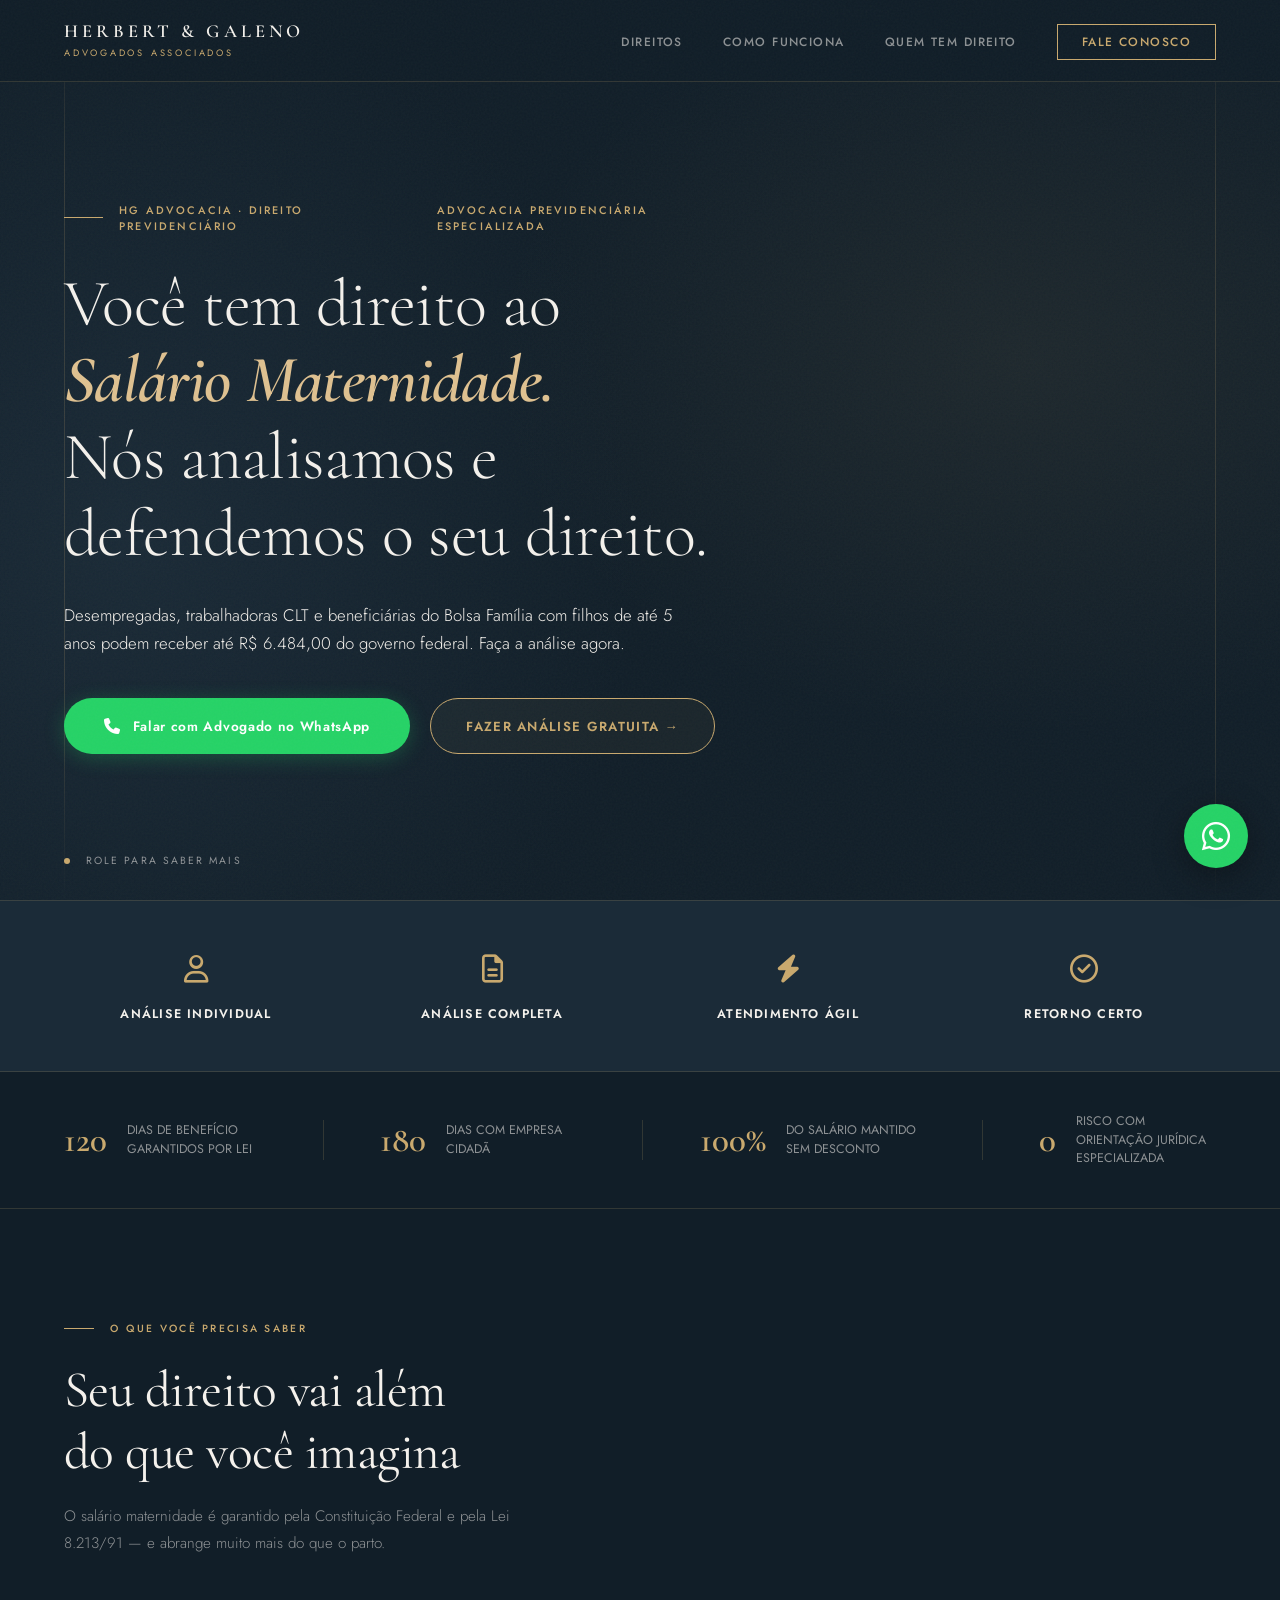
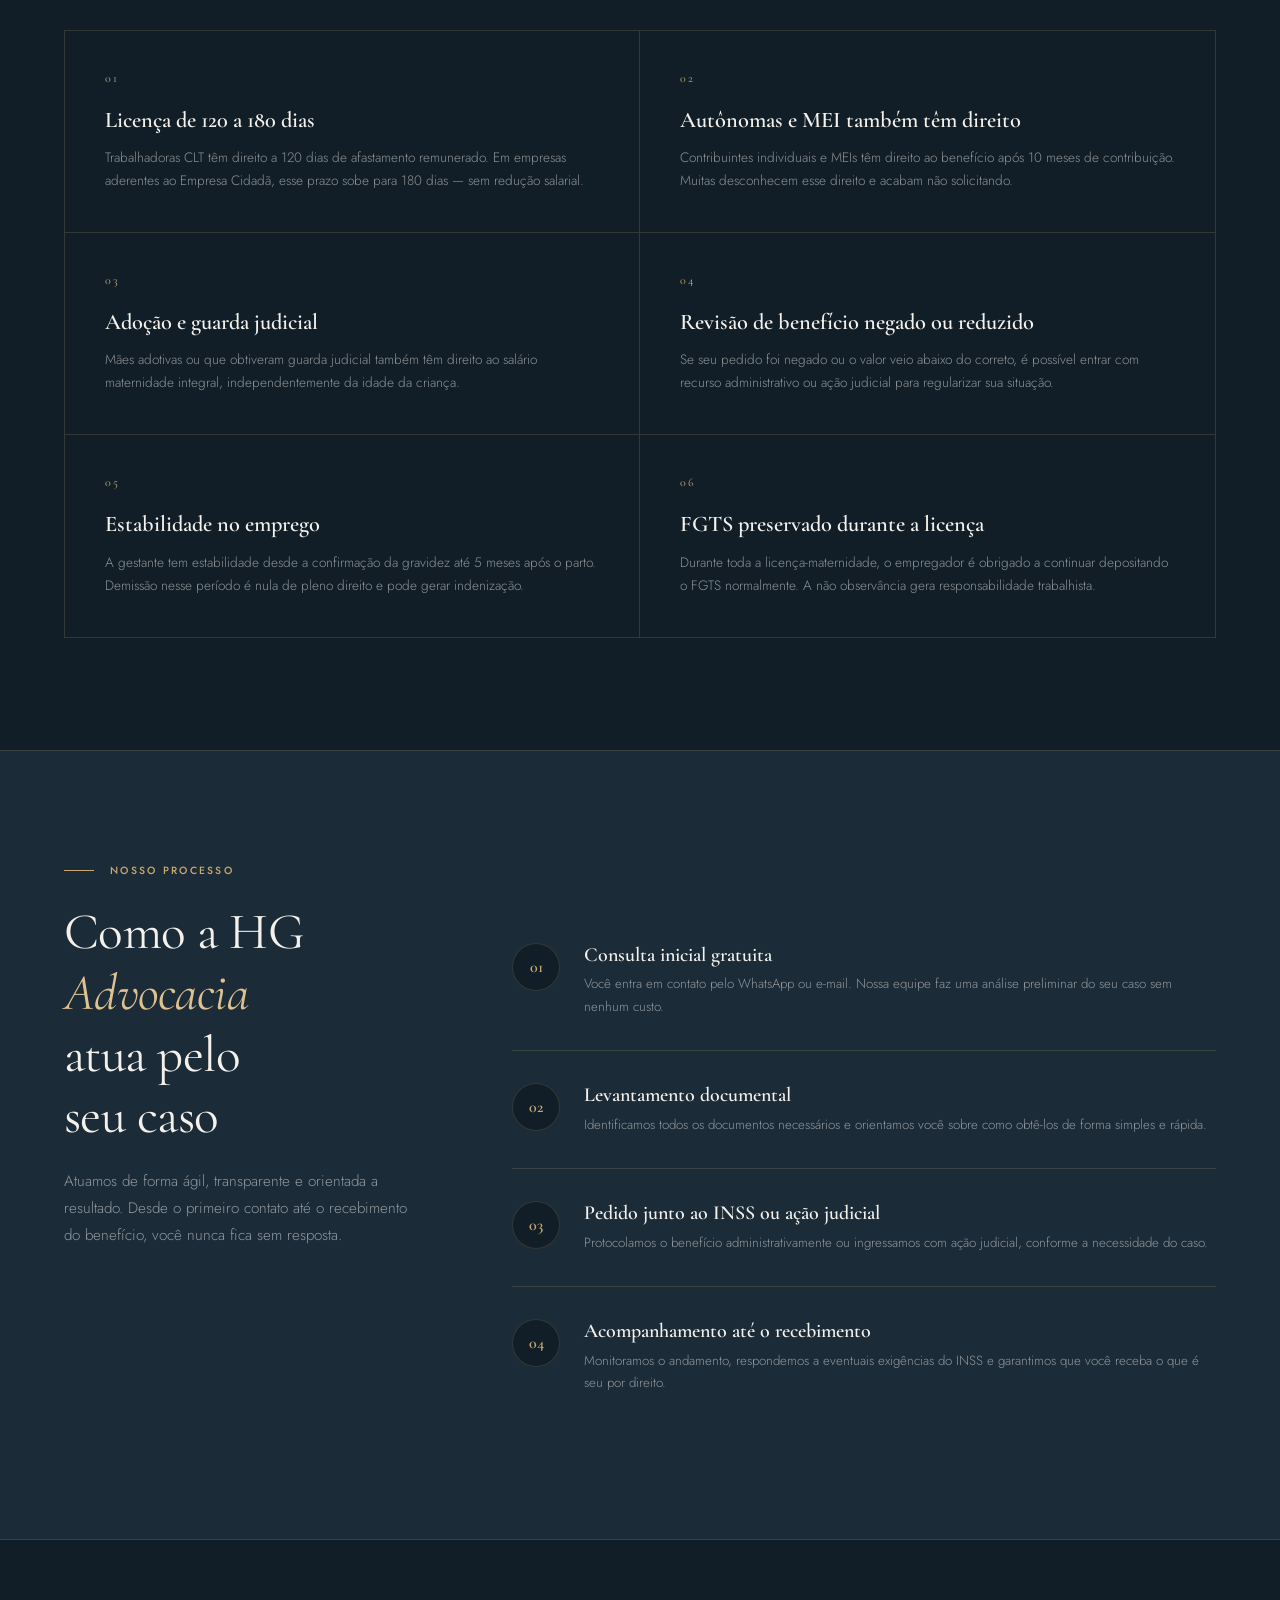
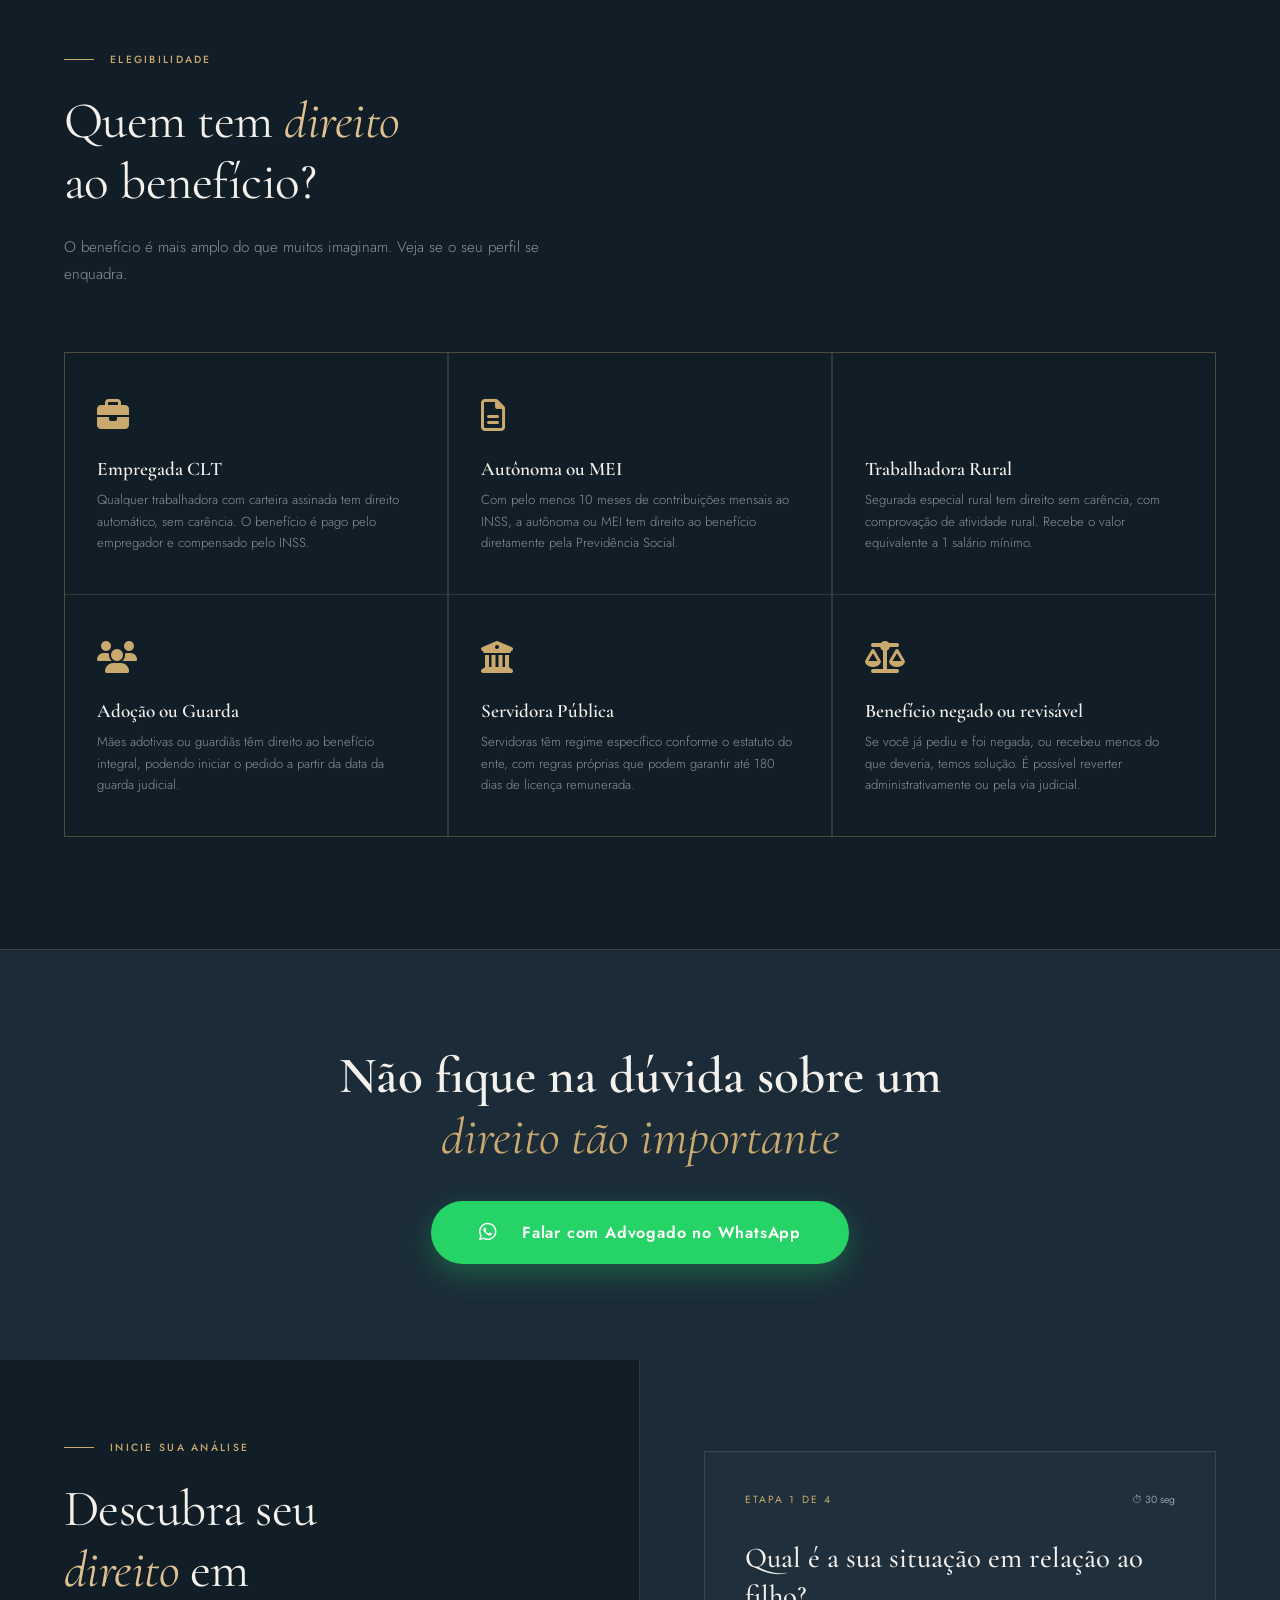
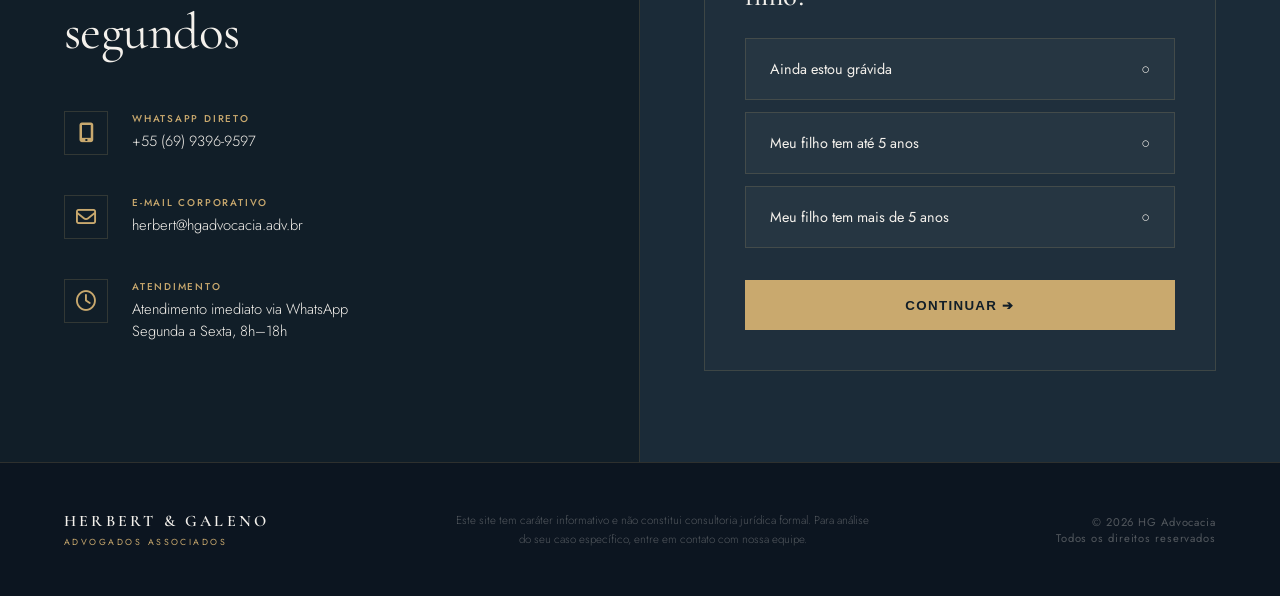
==== index.html @ 145bafbc "Update index.html" ====
<!DOCTYPE html>
<html lang="pt-BR">
<head>
    <meta charset="utf-8"/>
    <meta content="width=device-width, initial-scale=1.0" name="viewport"/>
    <title>Salário Maternidade — Herbert & Galeno Advogados</title>

    <link href="https://fonts.googleapis.com/css2?family=Cormorant+Garamond:ital,wght@0,300;0,400;0,600;0,700;1,300;1,400;1,600&family=Jost:wght@300;400;500;600&display=swap" rel="stylesheet"/>

    <link rel="stylesheet" href="https://cdnjs.cloudflare.com/ajax/libs/font-awesome/6.4.2/css/all.min.css"/>

    <style>
        :root {
          --navy:    #1B2B38;
          --navy-dk: #111E28;
          --navy-lt: #253545;
          --gold:    #C9A96E;
          --gold-lt: #DFC190;
          --white:   #F4F1EC;
          --muted:   rgba(244,241,236,0.55);
          --border:  rgba(201,169,110,0.18);
          --wa-green: #25D366;
        }

        *, *::before, *::after { 
          box-sizing: border-box; 
          margin: 0; 
          padding: 0; 
        }

        html { 
          scroll-behavior: smooth; 
        }

        body {
          font-family: 'Jost', sans-serif;
          background: var(--navy-dk);
          color: var(--white);
          overflow-x: hidden;
        }

        body::after {
          content: '';
          position: fixed; inset: 0;
          background-image: url("data:image/svg+xml,%3Csvg viewBox='0 0 512 512' xmlns='http://www.w3.org/2000/svg'%3E%3Cfilter id='g'%3E%3CfeTurbulence type='fractalNoise' baseFrequency='0.9' numOctaves='4' stitchTiles='stitch'/%3E%3C/filter%3E%3Crect width='100%25' height='100%25' filter='url(%23g)' opacity='0.035'/%3E%3C/svg%3E");
          pointer-events: none; z-index: 1000;
        }

        nav {
          position: fixed; top: 0; left: 0; right: 0; z-index: 200;
          display: flex; align-items: center; justify-content: space-between;
          padding: 1.4rem 4rem;
          background: rgba(17,30,40,0.92);
          backdrop-filter: blur(16px);
          border-bottom: 1px solid var(--border);
        }

        .nav-logo { display: flex; flex-direction: column; }

        .nav-logo-main {
          font-family: 'Cormorant Garamond', serif;
          font-size: 1.15rem; font-weight: 600;
          letter-spacing: 0.22em; color: var(--white);
          text-transform: uppercase; line-height: 1;
        }

        .nav-logo-sub {
          font-size: 0.58rem; font-weight: 400;
          letter-spacing: 0.3em; color: var(--gold);
          text-transform: uppercase; margin-top: 0.3rem;
        }

        .nav-links { display: flex; gap: 2.5rem; list-style: none; align-items: center; }

        .nav-links a {
          font-size: 0.75rem; font-weight: 500;
          letter-spacing: 0.12em; text-transform: uppercase;
          color: var(--muted); text-decoration: none;
          transition: color 0.2s;
        }

        .nav-links a:hover { color: var(--gold); }

        .nav-cta {
          border: 1px solid var(--gold) !important;
          color: var(--gold) !important;
          padding: 0.5rem 1.5rem !important;
          transition: background 0.2s, color 0.2s !important;
        }

        .nav-cta:hover { background: var(--gold) !important; color: var(--navy-dk) !important; }

        .hero {
          min-height: 100vh;
          display: grid; grid-template-columns: 1.2fr 0.8fr;
          align-items: center;
          padding: 7.5rem 4rem 4rem;
          position: relative; overflow: hidden;
        }

        .hero-bg {
          position: absolute; inset: 0;
          background:
            radial-gradient(ellipse 60% 60% at 80% 40%, rgba(201,169,110,0.07) 0%, transparent 70%),
            radial-gradient(ellipse 50% 80% at 10% 60%, rgba(27,43,56,0.9) 0%, transparent 80%);
          pointer-events: none;
          z-index: 1;
        }

        .hero-image-wrap {
          position: absolute; top: 0; right: 0; width: 45%; height: 100%;
          z-index: 0; opacity: 0.4;
          mask-image: linear-gradient(to left, black 60%, transparent);
          -webkit-mask-image: linear-gradient(to left, black 60%, transparent);
        }

        .hero-image-wrap img { width: 100%; height: 100%; object-fit: cover; }

        .hero-line {
          position: absolute; top: 0; bottom: 0; left: 4rem;
          width: 1px;
          background: linear-gradient(to bottom, transparent, var(--border) 20%, var(--border) 80%, transparent);
          pointer-events: none; z-index: 2;
        }

        .hero-line-r { left: auto; right: 4rem; }

        .hero-inner { max-width: 840px; position: relative; z-index: 2; }

        .hero-eyebrow {
          display: flex; align-items: center; gap: 1rem;
          margin-bottom: 2rem;
          animation: fadeIn 1s ease both;
        }

        .hero-eyebrow-line { width: 40px; height: 1px; background: var(--gold); }

        .hero-eyebrow-text {
          font-size: 0.68rem; font-weight: 500;
          letter-spacing: 0.2em; text-transform: uppercase;
          color: var(--gold);
        }

        .hero h1 {
          font-family: 'Cormorant Garamond', serif;
          font-size: clamp(2.3rem, 5.2vw, 4.5rem);
          font-weight: 300; line-height: 1.15;
          letter-spacing: -0.01em;
          margin-bottom: 1.8rem;
          animation: fadeIn 1s 0.2s ease both;
        }

        .hero h1 strong { font-weight: 600; font-style: italic; color: var(--gold-lt); }

        .hero-desc {
          font-size: 1.05rem; font-weight: 300; line-height: 1.7;
          color: var(--white); max-width: 640px; margin-bottom: 2.5rem;
          animation: fadeIn 1s 0.4s ease both;
        }

        .hero-actions {
          display: flex; gap: 1.25rem; flex-wrap: wrap; align-items: center;
          animation: fadeIn 1s 0.6s ease both;
        }

        .btn-wa-hero {
          background: #25D366;
          color: #ffffff;
          padding: 1.1rem 2.5rem;
          border-radius: 100px;
          font-family: 'Jost', sans-serif;
          font-size: 0.85rem;
          font-weight: 600;
          letter-spacing: 0.05em;
          text-decoration: none;
          display: inline-flex;
          align-items: center;
          gap: 0.75rem;
          box-shadow: 0 4px 20px rgba(37, 211, 102, 0.25);
          transition: background 0.2s, transform 0.2s, box-shadow 0.2s;
        }

        .btn-wa-hero:hover {
          background: #20ba59;
          transform: translateY(-2px);
          box-shadow: 0 6px 24px rgba(37, 211, 102, 0.4);
        }

        .btn-wa-hero i { font-size: 1rem; }

        .btn-analysis {
          border: 1px solid var(--gold); 
          color: var(--gold);
          background: rgba(201, 169, 110, 0.05);
          padding: 1.1rem 2.2rem;
          border-radius: 100px;
          font-size: 0.82rem; font-weight: 600;
          letter-spacing: 0.1em; text-transform: uppercase;
          text-decoration: none;
          display: inline-flex; align-items: center;
          transition: background 0.2s, color 0.2s, transform 0.2s;
        }

        .btn-analysis:hover { 
          background: var(--gold); 
          color: var(--navy-dk); 
          transform: translateY(-2px); 
        }

        .hero-scroll {
          position: absolute; bottom: 2rem; left: 4rem;
          display: flex; align-items: center; gap: 1rem;
          font-size: 0.65rem; letter-spacing: 0.2em; text-transform: uppercase;
          color: var(--muted);
          animation: fadeIn 1s 1s ease both;
          z-index: 2;
        }

        .hero-scroll-dot {
          width: 6px; height: 6px; border-radius: 50%;
          background: var(--gold);
          animation: blink 2s infinite;
        }

        @keyframes blink { 0%,100%{opacity:1} 50%{opacity:0.3} }

        /* Topics Section */
        .topics-strip {
          background: var(--navy);
          border-top: 1px solid var(--border);
          border-bottom: 1px solid var(--border);
          padding: 3rem 4rem;
          display: grid;
          grid-template-columns: repeat(4, 1fr);
          gap: 2rem;
        }

        .topic-card {
          display: flex; flex-direction: column; align-items: center; text-align: center;
        }

        .topic-icon {
          font-size: 1.75rem;
          margin-bottom: 1rem;
          color: var(--gold);
          display: flex; align-items: center; justify-content: center;
          height: 40px;
        }

        .topic-title {
          font-size: 0.78rem; font-weight: 600; letter-spacing: 0.1em;
          text-transform: uppercase; color: var(--white);
        }

        .intro-strip {
          background: var(--navy-dk);
          border-bottom: 1px solid var(--border);
          padding: 2.5rem 4rem;
          display: flex; align-items: center; justify-content: space-between;
          gap: 2rem;
          overflow-x: auto;
        }

        .strip-item { display: flex; align-items: center; gap: 1.25rem; flex-shrink: 0; }

        .strip-num {
          font-family: 'Cormorant Garamond', serif;
          font-size: 2.2rem; font-weight: 600;
          color: var(--gold); line-height: 1;
        }

        .strip-label { font-size: 0.78rem; font-weight: 400; color: var(--muted); line-height: 1.5; max-width: 140px; }

        .strip-sep { width: 1px; height: 40px; background: var(--border); flex-shrink: 0; }

        .section { padding: 7rem 4rem; }

        .section-eyebrow { display: flex; align-items: center; gap: 1rem; margin-bottom: 1.5rem; }
        .section-eyebrow-line { width: 30px; height: 1px; background: var(--gold); }
        .section-eyebrow-text {
          font-size: 0.65rem; font-weight: 500;
          letter-spacing: 0.22em; text-transform: uppercase;
          color: var(--gold);
        }

        .section-title {
          font-family: 'Cormorant Garamond', serif;
          font-size: clamp(2rem, 4vw, 3.2rem);
          font-weight: 400; line-height: 1.2;
          letter-spacing: -0.01em; margin-bottom: 1.25rem;
        }

        .section-title em { font-style: italic; color: var(--gold-lt); }

        .section-desc { font-size: 0.95rem; font-weight: 300; line-height: 1.8; color: var(--muted); max-width: 500px; }

        .direito-grid {
          display: grid; grid-template-columns: 1fr 1fr;
          gap: 0; margin-top: 4.5rem;
        }

        .direito-card {
          border: 1px solid var(--border);
          padding: 2.5rem;
          transition: background 0.25s;
        }

        .direito-card:hover { background: rgba(201,169,110,0.04); }
        .direito-card:nth-child(even) { border-left: none; }
        .direito-card:nth-child(n+3) { border-top: none; }

        .dc-num {
          font-family: 'Cormorant Garamond', serif;
          font-size: 0.75rem; letter-spacing: 0.2em;
          color: var(--gold); margin-bottom: 1.25rem; display: block;
        }

        .dc-title {
          font-family: 'Cormorant Garamond', serif;
          font-size: 1.4rem; font-weight: 600;
          margin-bottom: 0.75rem; line-height: 1.3;
        }

        .dc-text { font-size: 0.85rem; font-weight: 300; line-height: 1.7; color: var(--muted); }

        .como-section {
          background: var(--navy);
          border-top: 1px solid var(--border);
          border-bottom: 1px solid var(--border);
        }

        .como-inner {
          display: grid; grid-template-columns: 1fr 2fr;
          gap: 6rem; align-items: start;
        }

        .steps-list { margin-top: 3rem; }

        .step {
          display: grid; grid-template-columns: 48px 1fr;
          gap: 1.5rem; padding: 2rem 0;
          border-bottom: 1px solid var(--border);
        }

        .step:last-child { border-bottom: none; }

        .step-circle {
          width: 48px; height: 48px;
          border: 1px solid var(--border); border-radius: 50%;
          display: flex; align-items: center; justify-content: center;
          font-family: 'Cormorant Garamond', serif;
          font-size: 1rem; font-weight: 600; color: var(--gold);
          flex-shrink: 0; background: var(--navy-dk);
        }

        .step-body h4 { font-family: 'Cormorant Garamond', serif; font-size: 1.25rem; font-weight: 600; margin-bottom: 0.4rem; }
        .step-body p { font-size: 0.83rem; font-weight: 300; line-height: 1.7; color: var(--muted); }

        .quem-grid {
          display: grid; grid-template-columns: repeat(3, 1fr);
          gap: 1.5px; background: var(--border);
          margin-top: 4rem; border: 1px solid var(--border);
        }

        .quem-item { background: var(--navy-dk); padding: 2.5rem 2rem; transition: background 0.2s; }
        .quem-item:hover { background: rgba(27,43,56,0.7); }

        .qi-icon { 
          display: block;
          margin-bottom: 1.1rem;
          font-size: 2rem;
          color: var(--gold);
        }

        .qi-title { font-family: 'Cormorant Garamond', serif; font-size: 1.2rem; font-weight: 600; margin-bottom: 0.5rem; }
        .qi-text { font-size: 0.82rem; font-weight: 300; line-height: 1.65; color: var(--muted); }

        .cta-band {
          background: var(--navy); padding: 6rem 4rem;
          text-align: center; border-top: 1px solid var(--border);
        }

        .cta-band h2 {
          font-family: 'Cormorant Garamond', serif;
          font-size: clamp(2rem, 4vw, 3.5rem); font-weight: 600;
          color: var(--white); line-height: 1.2; margin-bottom: 2rem;
        }

        .cta-band h2 strong { color: var(--gold); font-style: italic; font-weight: 400; }

        .btn-wa-call {
          display: inline-flex; align-items: center; gap: 1rem;
          background: var(--wa-green); color: white;
          padding: 1.25rem 3rem; border-radius: 100px;
          font-weight: 600; letter-spacing: 0.05em; text-decoration: none;
          transition: transform 0.3s cubic-bezier(0.175, 0.885, 0.32, 1.275);
          box-shadow: 0 10px 30px rgba(37, 211, 102, 0.3);
        }

        .btn-wa-call:hover { transform: scale(1.05) translateY(-5px); }

        .contato-section {
          display: grid; grid-template-columns: 1fr 1fr;
        }

        .contato-info {
          background: var(--navy-dk);
          padding: 5rem 4rem;
          border-right: 1px solid var(--border);
          display: flex; flex-direction: column; justify-content: center;
        }

        .contato-form-wrap {
          background: var(--navy);
          padding: 5rem 4rem;
          display: flex; flex-direction: column; justify-content: center;
          position: relative;
        }

        #multistep-form {
          background: rgba(255,255,255,0.02);
          border: 1px solid var(--border);
          padding: 2.5rem;
          min-height: 400px;
          display: flex; flex-direction: column;
        }

        .step-header { display: flex; justify-content: space-between; align-items: center; margin-bottom: 2rem; }
        .step-count { font-size: 0.65rem; color: var(--gold); letter-spacing: 0.2em; text-transform: uppercase; }
        .step-timer { font-size: 0.65rem; color: var(--muted); }

        .step-content h3 {
          font-family: 'Cormorant Garamond', serif;
          font-size: 1.8rem; font-weight: 500; margin-bottom: 1.5rem; line-height: 1.3;
        }

        .option-list { display: flex; flex-direction: column; gap: 0.75rem; }

        .option-btn {
          width: 100%; text-align: left;
          background: rgba(255,255,255,0.03);
          border: 1px solid var(--border);
          padding: 1.25rem 1.5rem; color: var(--white);
          font-family: 'Jost', sans-serif; font-size: 0.9rem;
          cursor: pointer; transition: all 0.2s;
          display: flex; align-items: center; justify-content: space-between;
        }

        .option-btn:hover { border-color: var(--gold); background: rgba(201,169,110,0.08); }
        .option-btn.selected { border-color: var(--gold); background: rgba(201,169,110,0.15); }

        .input-group { margin-top: 1rem; }
        .input-field {
          width: 100%; background: transparent; border: none; border-bottom: 1px solid var(--border);
          padding: 1rem 0; color: var(--white); font-size: 1.1rem; outline: none; transition: border-color 0.3s;
        }
        .input-field:focus { border-color: var(--gold); }

        .form-actions { margin-top: auto; padding-top: 2rem; display: flex; flex-direction: column; gap: 1rem; }

        .btn-next {
          background: var(--gold); color: var(--navy-dk); border: none;
          padding: 1.1rem; font-weight: 600; letter-spacing: 0.1em;
          text-transform: uppercase; cursor: pointer; transition: background 0.2s;
        }
        .btn-next:hover { background: var(--gold-lt); }
        .btn-back { background: transparent; color: var(--muted); border: none; font-size: 0.75rem; cursor: pointer; text-decoration: underline; }

        .contact-item { display: flex; gap: 1.5rem; margin-bottom: 2.5rem; }

        .contact-icon {
          width: 44px; height: 44px;
          border: 1px solid var(--border);
          display: flex; align-items: center; justify-content: center;
          font-size: 1.25rem; flex-shrink: 0;
          color: var(--gold);
        }

        .contact-label {
          font-size: 0.62rem; font-weight: 500;
          letter-spacing: 0.18em; text-transform: uppercase;
          color: var(--gold); display: block; margin-bottom: 0.25rem;
        }

        .contact-value { font-size: 0.92rem; font-weight: 300; color: var(--white); line-height: 1.5; }
        .contact-value a { color: inherit; text-decoration: none; transition: color 0.2s; }
        .contact-value a:hover { color: var(--gold); }

        footer {
          background: #0C1520; border-top: 1px solid var(--border);
          padding: 3rem 4rem;
          display: flex; align-items: center; justify-content: space-between;
          flex-wrap: wrap; gap: 1.5rem;
        }

        .footer-note {
          font-size: 0.72rem; font-weight: 300;
          color: rgba(244,241,236,0.3); max-width: 420px;
          line-height: 1.6; text-align: center;
        }

        .footer-right { font-size: 0.7rem; color: rgba(244,241,236,0.3); letter-spacing: 0.08em; text-align: right; }

        .reveal { opacity: 0; transform: translateY(28px); transition: opacity 0.8s ease, transform 0.8s ease; }
        .reveal.on { opacity: 1; transform: translateY(0); }

        @keyframes fadeIn {
          from { opacity: 0; transform: translateY(20px); }
          to   { opacity: 1; transform: translateY(0); }
        }

        .wa-float {
          position: fixed; bottom: 2rem; right: 2rem;
          width: 64px; height: 64px; background: var(--wa-green);
          border-radius: 50%;
          display: flex; align-items: center; justify-content: center;
          box-shadow: 0 8px 32px rgba(0,0,0,0.35);
          z-index: 500; text-decoration: none;
          animation: jump 3s infinite, pulse-wa 2s infinite;
        }

        @keyframes jump {
          0%, 20%, 50%, 80%, 100% { transform: translateY(0); }
          40% { transform: translateY(-16px); }
          60% { transform: translateY(-8px); }
        }

        @keyframes pulse-wa {
          0% { box-shadow: 0 0 0 0 rgba(37, 211, 102, 0.7), 0 8px 32px rgba(0,0,0,0.35); }
          70% { box-shadow: 0 0 0 15px rgba(37, 211, 102, 0), 0 8px 32px rgba(0,0,0,0.35); }
          100% { box-shadow: 0 0 0 0 rgba(37, 211, 102, 0), 0 8px 32px rgba(0,0,0,0.35); }
        }

        .wa-float i { font-size: 2rem; color: #fff; }

        @media (max-width: 960px) {
          nav { padding: 1rem 1.5rem; }
          .nav-links { display: none; }
          .hero { grid-template-columns: 1fr; padding: 7.5rem 1.5rem 4rem; }
          .hero-image-wrap { width: 100%; opacity: 0.15; }
          .hero-line, .hero-scroll { display: none; }
          .topics-strip { grid-template-columns: repeat(2, 1fr); padding: 2rem 1.5rem; gap: 1.5rem; }
          .intro-strip { padding: 2rem 1.5rem; gap: 1.5rem; justify-content: flex-start; }
          .section { padding: 4rem 1.5rem; }
          .direito-grid { grid-template-columns: 1fr; margin-top: 2.5rem; }
          .direito-card { border: 1px solid var(--border) !important; margin-bottom: -1px; }
          .como-inner { grid-template-columns: 1fr; gap: 2rem; }
          .quem-grid { grid-template-columns: 1fr 1fr; margin-top: 2.5rem; }
          .cta-band { padding: 4rem 1.5rem; }
          .contato-section { grid-template-columns: 1fr; }
          .contato-info, .contato-form-wrap { padding: 3rem 1.5rem; }
          footer { padding: 2rem 1.5rem; flex-direction: column; align-items: flex-start; gap: 2rem; }
          .footer-right, .footer-note { text-align: left; }
        }

        @media (max-width: 600px) {
          .quem-grid { grid-template-columns: 1fr; }
          .topics-strip { grid-template-columns: 1fr; }
          .hero-actions { flex-direction: column; align-items: stretch; }
          .btn-wa-hero, .btn-analysis { justify-content: center; text-align: center; }
        }
    </style>
</head>
<body>

<a aria-label="Fale comigo no privado" class="wa-float" href="https://wa.me/556993969597?text=Ol%C3%A1!%20Gostaria%20de%20falar%20com%20um%20advogado%20no%20privado%20sobre%20o%20Sal%C3%A1rio%20Maternidade." rel="noopener" target="_blank">
    <i class="fa-brands fa-whatsapp"></i>
</a>

<nav>
    <div class="nav-logo">
        <span class="nav-logo-main">Herbert & Galeno</span>
        <span class="nav-logo-sub">Advogados Associados</span>
    </div>
    <ul class="nav-links">
        <li><a href="#direito">Direitos</a></li>
        <li><a href="#como-funciona">Como funciona</a></li>
        <li><a href="#quem">Quem tem direito</a></li>
        <li><a class="nav-cta" href="#contato">Fale conosco</a></li>
    </ul>
</nav>

<section class="hero">
    <div class="hero-bg"></div>
    <div class="hero-image-wrap">
        <img alt="Mãe segurando a barriga" src="https://lh3.googleusercontent.com/aida-public/[base64]"/>
    </div>
    <div class="hero-line"></div>
    <div class="hero-line hero-line-r"></div>
    <div class="hero-inner">
        <div class="hero-eyebrow">
            <div class="hero-eyebrow-line"></div>
            <span class="hero-eyebrow-text">HG Advocacia · Direito Previdenciário</span>
            <span class="hero-eyebrow-text">Advocacia Previdenciária Especializada</span>
        </div>
        <h1>
            Você tem direito ao<br/>
            <strong>Salário Maternidade.</strong><br/>
            Nós analisamos e defendemos o seu direito.
        </h1>
        <p class="hero-desc">
            Desempregadas, trabalhadoras CLT e beneficiárias do Bolsa Família com filhos de até 5 anos podem receber até R$ 6.484,00 do governo federal. Faça a análise agora.
        </p>
        <div class="hero-actions">
            <a class="btn-wa-hero" href="https://wa.me/556993969597?text=Ol%C3%A1!%20Gostaria%20de%20falar%20com%20um%20advogado%20sobre%20o%20Sal%C3%A1rio%20Maternidade." target="_blank">
                <i class="fa-solid fa-phone"></i>
                Falar com Advogado no WhatsApp
            </a>
            <a class="btn-analysis" href="#contato">Fazer Análise Gratuita →</a>
        </div>
    </div>
    <div class="hero-scroll">
        <div class="hero-scroll-dot"></div>
        <span>Role para saber mais</span>
    </div>
</section>

<div class="topics-strip">
    <div class="topic-card reveal">
        <div class="topic-icon">
            <i class="fa-regular fa-user"></i>
        </div>
        <span class="topic-title">Análise Individual</span>
    </div>
    <div class="topic-card reveal">
        <div class="topic-icon">
            <i class="fa-regular fa-file-lines"></i>
        </div>
        <span class="topic-title">Análise Completa</span>
    </div>
    <div class="topic-card reveal">
        <div class="topic-icon">
            <i class="fa-solid fa-bolt"></i>
        </div>
        <span class="topic-title">Atendimento Ágil</span>
    </div>
    <div class="topic-card reveal">
        <div class="topic-icon">
            <i class="fa-regular fa-circle-check"></i>
        </div>
        <span class="topic-title">Retorno Certo</span>
    </div>
</div>

<div class="intro-strip">
    <div class="strip-item reveal"><div class="strip-num">120</div><div class="strip-label">DIAS DE BENEFÍCIO GARANTIDOS POR LEI</div></div>
    <div class="strip-sep"></div>
    <div class="strip-item reveal"><div class="strip-num">180</div><div class="strip-label">DIAS COM EMPRESA CIDADÃ</div></div>
    <div class="strip-sep"></div>
    <div class="strip-item reveal"><div class="strip-num">100%</div><div class="strip-label">DO SALÁRIO MANTIDO SEM DESCONTO</div></div>
    <div class="strip-sep"></div>
    <div class="strip-item reveal"><div class="strip-num">0</div><div class="strip-label">RISCO COM ORIENTAÇÃO JURÍDICA ESPECIALIZADA</div></div>
</div>

<section class="section" id="direito">
    <div class="section-eyebrow reveal"><div class="section-eyebrow-line"></div><span class="section-eyebrow-text">O que você precisa saber</span></div>
    <h2 class="section-title reveal">Seu direito vai além<br/>do que você imagina</h2>
    <p class="section-desc reveal">O salário maternidade é garantido pela Constituição Federal e pela Lei 8.213/91 — e abrange muito mais do que o parto.</p>
    <div class="direito-grid">
        <div class="direito-card reveal">
            <span class="dc-num">01</span>
            <h3 class="dc-title">Licença de 120 a 180 dias</h3>
            <p class="dc-text">Trabalhadoras CLT têm direito a 120 dias de afastamento remunerado. Em empresas aderentes ao Empresa Cidadã, esse prazo sobe para 180 dias — sem redução salarial.</p>
        </div>
        <div class="direito-card reveal">
            <span class="dc-num">02</span>
            <h3 class="dc-title">Autônomas e MEI também têm direito</h3>
            <p class="dc-text">Contribuintes individuais e MEIs têm direito ao benefício após 10 meses de contribuição. Muitas desconhecem esse direito e acabam não solicitando.</p>
        </div>
        <div class="direito-card reveal">
            <span class="dc-num">03</span>
            <h3 class="dc-title">Adoção e guarda judicial</h3>
            <p class="dc-text">Mães adotivas ou que obtiveram guarda judicial também têm direito ao salário maternidade integral, independentemente da idade da criança.</p>
        </div>
        <div class="direito-card reveal">
            <span class="dc-num">04</span>
            <h3 class="dc-title">Revisão de benefício negado ou reduzido</h3>
            <p class="dc-text">Se seu pedido foi negado ou o valor veio abaixo do correto, é possível entrar com recurso administrativo ou ação judicial para regularizar sua situação.</p>
        </div>
        <div class="direito-card reveal">
            <span class="dc-num">05</span>
            <h3 class="dc-title">Estabilidade no emprego</h3>
            <p class="dc-text">A gestante tem estabilidade desde a confirmação da gravidez até 5 meses após o parto. Demissão nesse período é nula de pleno direito e pode gerar indenização.</p>
        </div>
        <div class="direito-card reveal">
            <span class="dc-num">06</span>
            <h3 class="dc-title">FGTS preservado durante a licença</h3>
            <p class="dc-text">Durante toda a licença-maternidade, o empregador é obrigado a continuar depositando o FGTS normalmente. A não observância gera responsabilidade trabalhista.</p>
        </div>
    </div>
</section>

<section class="section como-section" id="como-funciona">
    <div class="como-inner">
        <div>
            <div class="section-eyebrow reveal"><div class="section-eyebrow-line"></div><span class="section-eyebrow-text">Nosso processo</span></div>
            <h2 class="section-title reveal">Como a HG<br/><em>Advocacia</em><br/>atua pelo<br/>seu caso</h2>
            <p class="section-desc reveal" style="margin-top:1rem;">Atuamos de forma ágil, transparente e orientada a resultado. Desde o primeiro contato até o recebimento do benefício, você nunca fica sem resposta.</p>
        </div>
        <div class="steps-list">
            <div class="step reveal">
                <div class="step-circle">01</div>
                <div class="step-body">
                    <h4>Consulta inicial gratuita</h4>
                    <p>Você entra em contato pelo WhatsApp ou e-mail. Nossa equipe faz uma análise preliminar do seu caso sem nenhum custo.</p>
                </div>
            </div>
            <div class="step reveal">
                <div class="step-circle">02</div>
                <div class="step-body">
                    <h4>Levantamento documental</h4>
                    <p>Identificamos todos os documentos necessários e orientamos você sobre como obtê-los de forma simples e rápida.</p>
                </div>
            </div>
            <div class="step reveal">
                <div class="step-circle">03</div>
                <div class="step-body">
                    <h4>Pedido junto ao INSS ou ação judicial</h4>
                    <p>Protocolamos o benefício administrativamente ou ingressamos com ação judicial, conforme a necessidade do caso.</p>
                </div>
            </div>
            <div class="step reveal">
                <div class="step-circle">04</div>
                <div class="step-body">
                    <h4>Acompanhamento até o recebimento</h4>
                    <p>Monitoramos o andamento, respondemos a eventuais exigências do INSS e garantimos que você receba o que é seu por direito.</p>
                </div>
            </div>
        </div>
    </div>
</section>

<section class="section" id="quem">
    <div class="section-eyebrow reveal"><div class="section-eyebrow-line"></div><span class="section-eyebrow-text">Elegibilidade</span></div>
    <h2 class="section-title reveal">Quem tem <em>direito</em><br/>ao benefício?</h2>
    <p class="section-desc reveal">O benefício é mais amplo do que muitos imaginam. Veja se o seu perfil se enquadra.</p>
    <div class="quem-grid">
        <div class="quem-item reveal">
            <span class="qi-icon">
                <i class="fa-solid fa-briefcase"></i>
            </span>
            <h4 class="qi-title">Empregada CLT</h4>
            <p class="qi-text">Qualquer trabalhadora com carteira assinada tem direito automático, sem carência. O benefício é pago pelo empregador e compensado pelo INSS.</p>
        </div>
        <div class="quem-item reveal">
            <span class="qi-icon">
                <i class="fa-regular fa-file-lines"></i>
            </span>
            <h4 class="qi-title">Autônoma ou MEI</h4>
            <p class="qi-text">Com pelo menos 10 meses de contribuições mensais ao INSS, a autônoma ou MEI tem direito ao benefício diretamente pela Previdência Social.</p>
        </div>
        <div class="quem-item reveal">
            <span class="qi-icon">
                <i class="fa-solid fa-wheat-sheet"></i>
            </span>
            <h4 class="qi-title">Trabalhadora Rural</h4>
            <p class="qi-text">Segurada especial rural tem direito sem carência, com comprovação de atividade rural. Recebe o valor equivalente a 1 salário mínimo.</p>
        </div>
        <div class="quem-item reveal">
            <span class="qi-icon">
                <i class="fa-solid fa-users"></i>
            </span>
            <h4 class="qi-title">Adoção ou Guarda</h4>
            <p class="qi-text">Mães adotivas ou guardiãs têm direito ao benefício integral, podendo iniciar o pedido a partir da data da guarda judicial.</p>
        </div>
        <div class="quem-item reveal">
            <span class="qi-icon">
                <i class="fa-solid fa-building-columns"></i>
            </span>
            <h4 class="qi-title">Servidora Pública</h4>
            <p class="qi-text">Servidoras têm regime específico conforme o estatuto do ente, com regras próprias que podem garantir até 180 dias de licença remunerada.</p>
        </div>
        <div class="quem-item reveal">
            <span class="qi-icon">
                <i class="fa-solid fa-scale-balanced"></i>
            </span>
            <h4 class="qi-title">Benefício negado ou revisável</h4>
            <p class="qi-text">Se você já pediu e foi negada, ou recebeu menos do que deveria, temos solução. É possível reverter administrativamente ou pela via judicial.</p>
        </div>
    </div>
</section>

<div class="cta-band reveal">
    <h2>Não fique na dúvida sobre um<br/><strong>direito tão importante</strong></h2>
    <a class="btn-wa-call" href="https://wa.me/556993969597?text=Ol%C3%A1!%20Gostaria%20de%20falar%20com%20um%20advogado%20sobre%20o%20Sal%C3%A1rio%20Maternidade." target="_blank">
        <i class="fa-brands fa-whatsapp" style="margin-right: 0.5rem; font-size: 1.25rem;"></i>
        Falar com Advogado no WhatsApp
    </a>
</div>

<div class="contato-section" id="contato">
    <div class="contato-info">
        <div class="section-eyebrow reveal"><div class="section-eyebrow-line"></div><span class="section-eyebrow-text">Inicie sua análise</span></div>
        <h2 class="section-title reveal" style="max-width:320px; margin-bottom:3rem;">Descubra seu<br/><em>direito</em> em segundos</h2>
        <div class="contact-item reveal">
            <div class="contact-icon"><i class="fa-solid fa-mobile-screen-button"></i></div>
            <div>
                <span class="contact-label">WhatsApp Direto</span>
                <div class="contact-value"><a href="https://wa.me/556993969597?text=Ol%C3%A1!%20Gostaria%20de%20tirar%20uma%20d%C3%BAvia%20sobre%20meu%20Sal%C3%A1rio%20Maternidade." target="_blank">+55 (69) 9396-9597</a></div>
            </div>
        </div>
        <div class="contact-item reveal">
            <div class="contact-icon"><i class="fa-regular fa-envelope"></i></div>
            <div>
                <span class="contact-label">E-mail Corporativo</span>
                <div class="contact-value"><a href="mailto:herbert@hgadvocacia.adv.br">herbert@hgadvocacia.adv.br</a></div>
            </div>
        </div>
        <div class="contact-item reveal">
            <div class="contact-icon"><i class="fa-regular fa-clock"></i></div>
            <div>
                <span class="contact-label">Atendimento</span>
                <div class="contact-value">Atendimento imediato via WhatsApp<br/>Segunda a Sexta, 8h–18h</div>
            </div>
        </div>
    </div>
    <div class="contato-form-wrap">
        <div class="reveal" id="multistep-form">
            <div class="step-header">
                <span class="step-count" id="step-label">ETAPA 1 DE 4</span>
                <span class="step-timer">⏱ 30 seg</span>
            </div>
            <div id="step-container">
                </div>
            <div class="form-actions">
                <button class="btn-next" id="next-btn" onclick="nextStep()">Continuar →</button>
                <button class="btn-back" id="back-btn" onclick="prevStep()" style="display:none;">Voltar para o anterior</button>
            </div>
        </div>
    </div>
</div>

<footer>
    <div>
        <div style="font-family:'Cormorant Garamond',serif; font-size:1rem; font-weight:600; letter-spacing:0.2em; color:var(--white); text-transform:uppercase;">HERBERT & GALENO</div>
        <div style="font-size:0.55rem; letter-spacing:0.28em; color:var(--gold); text-transform:uppercase; margin-top:0.3rem;">Advogados Associados</div>
    </div>
    <div class="footer-note">Este site tem caráter informativo e não constitui consultoria jurídica formal. Para análise do seu caso específico, entre em contato com nossa equipe.</div>
    <div class="footer-right">© 2026 HG Advocacia<br/>Todos os direitos reservados</div>
</footer>

<script>
  // Observador de Rolagem para Animações (Reveals)
  const reveals = document.querySelectorAll('.reveal');
  const io = new IntersectionObserver((entries) => {
    entries.forEach((e, i) => {
      if (e.isIntersecting) {
        setTimeout(() => e.target.classList.add('on'), i * 70);
        io.unobserve(e.target);
      }
    });
  }, { threshold: 0.08 });
  reveals.forEach(el => io.observe(el));

  // Lógica do Formulário Dinâmico Multi-etapas
  let currentStep = 1;
  const totalSteps = 4;
  const formData = {
    situacao: '',
    contribuicao: '',
    solicitacao: '',
    nome: ''
  };

  const steps = {
    1: {
      title: "Qual é a sua situação em relação ao filho?",
      options: [
        "Ainda estou grávida",
        "Meu filho tem até 5 anos",
        "Meu filho tem mais de 5 anos"
      ],
      key: 'situacao'
    },
    2: {
      title: "Você já contribuiu para o INSS?",
      options: [
        "Sim, já contribuí",
        "Não contribuí",
        "Não sei informar"
      ],
      key: 'contribuicao'
    },
    3: {
      title: "Já solicitou o Auxílio-Maternidade?",
      options: [
        "Sim, e foi negado",
        "Sim, ainda está em análise",
        "Não, nunca solicitei"
      ],
      key: 'solicitacao'
    },
    4: {
      title: "Qual é o seu nome?",
      type: 'input',
      placeholder: 'Seu nome completo',
      key: 'nome'
    }
  };

  function renderStep() {
    const container = document.getElementById('step-container');
    const label = document.getElementById('step-label');
    const nextBtn = document.getElementById('next-btn');
    const backBtn = document.getElementById('back-btn');
    const stepData = steps[currentStep];

    label.innerText = currentStep === 4 ? "ETAPA FINAL" : `ETAPA ${currentStep} DE 4`;
    backBtn.style.display = currentStep > 1 ? 'block' : 'none';
    nextBtn.innerText = currentStep === 4 ? "Enviar respostas ➔" : "Continuar ➔";

    let html = `<div class="step-content"><h3>${stepData.title}</h3>`;

    if (stepData.type === 'input') {
      html += `
        <div class="input-group">
          <input type="text" id="form-input" class="input-field" placeholder="${stepData.placeholder}" value="${formData[stepData.key]}" oninput="updateInputValue(this.value)">
        </div>
      `;
    } else {
      html += `<div class="option-list">`;
      stepData.options.forEach(opt => {
        const isSelected = formData[stepData.key] === opt;
        html += `
          <button class="option-btn ${isSelected ? 'selected' : ''}" onclick="selectOption('${opt}')">
            ${opt}
            <span>${isSelected ? '●' : '○'}</span>
          </button>
        `;
      });
      html += `</div>`;
    }

    html += `</div>`;
    container.innerHTML = html;
  }

  function selectOption(val) {
    formData[steps[currentStep].key] = val;
    renderStep();
    setTimeout(nextStep, 300);
  }

  function updateInputValue(val) {
    formData[steps[currentStep].key] = val;
  }

  function nextStep() {
    if (!formData[steps[currentStep].key]) {
      alert("Por favor, selecione uma opção ou preencha o campo.");
      return;
    }

    if (currentStep < totalSteps) {
      currentStep++;
      renderStep();
    } else {
      finishForm();
    }
  }

  function prevStep() {
    if (currentStep > 1) {
      currentStep--;
      renderStep();
    }
  }

  function finishForm() {
    const texto = `Olá! Realizei a consulta no site da HG Advocacia.\n\n*Nome:* ${formData.nome}\n*Situação:* ${formData.situacao}\n*Contribuição:* ${formData.contribuicao}\n*Já solicitou:* ${formData.solicitacao}`;
    window.open(`https://wa.me/556993969597?text=${encodeURIComponent(texto)}`, '_blank');
  }

  renderStep();
</script>
</body>
</html>
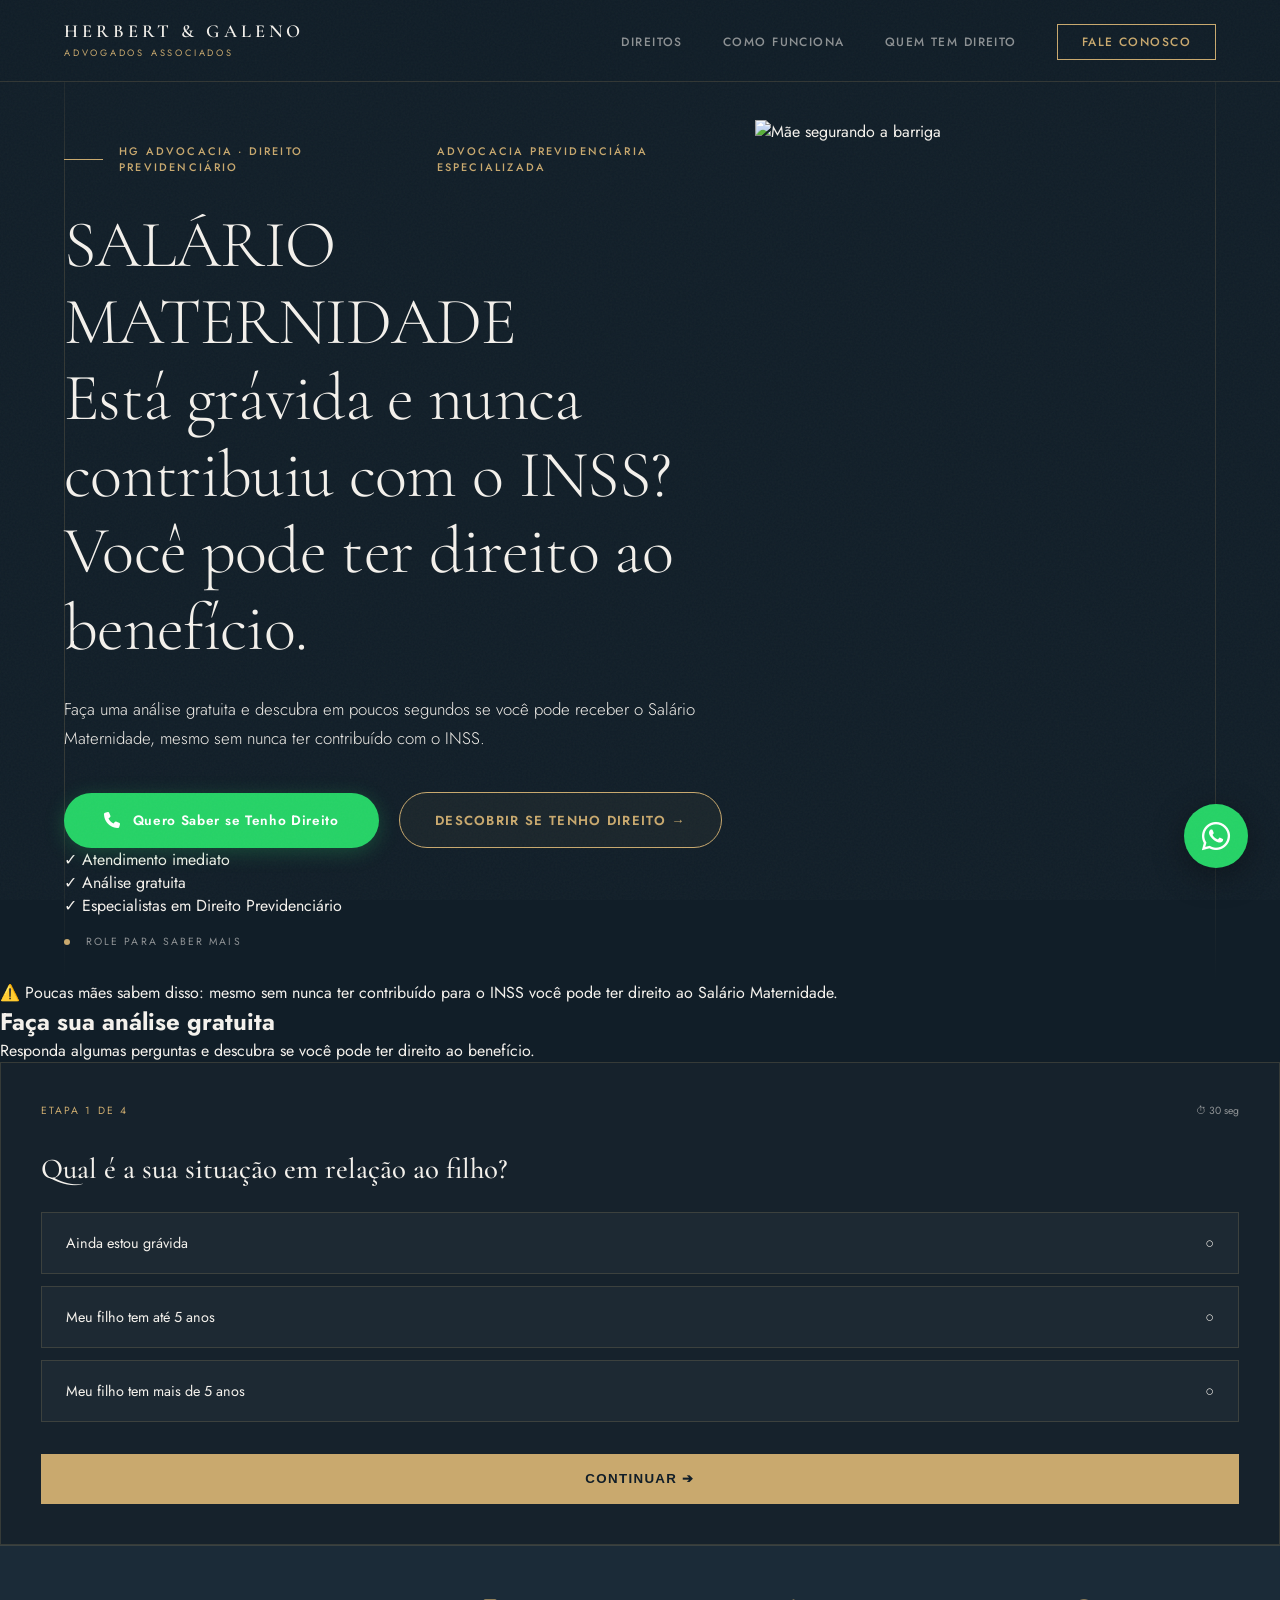
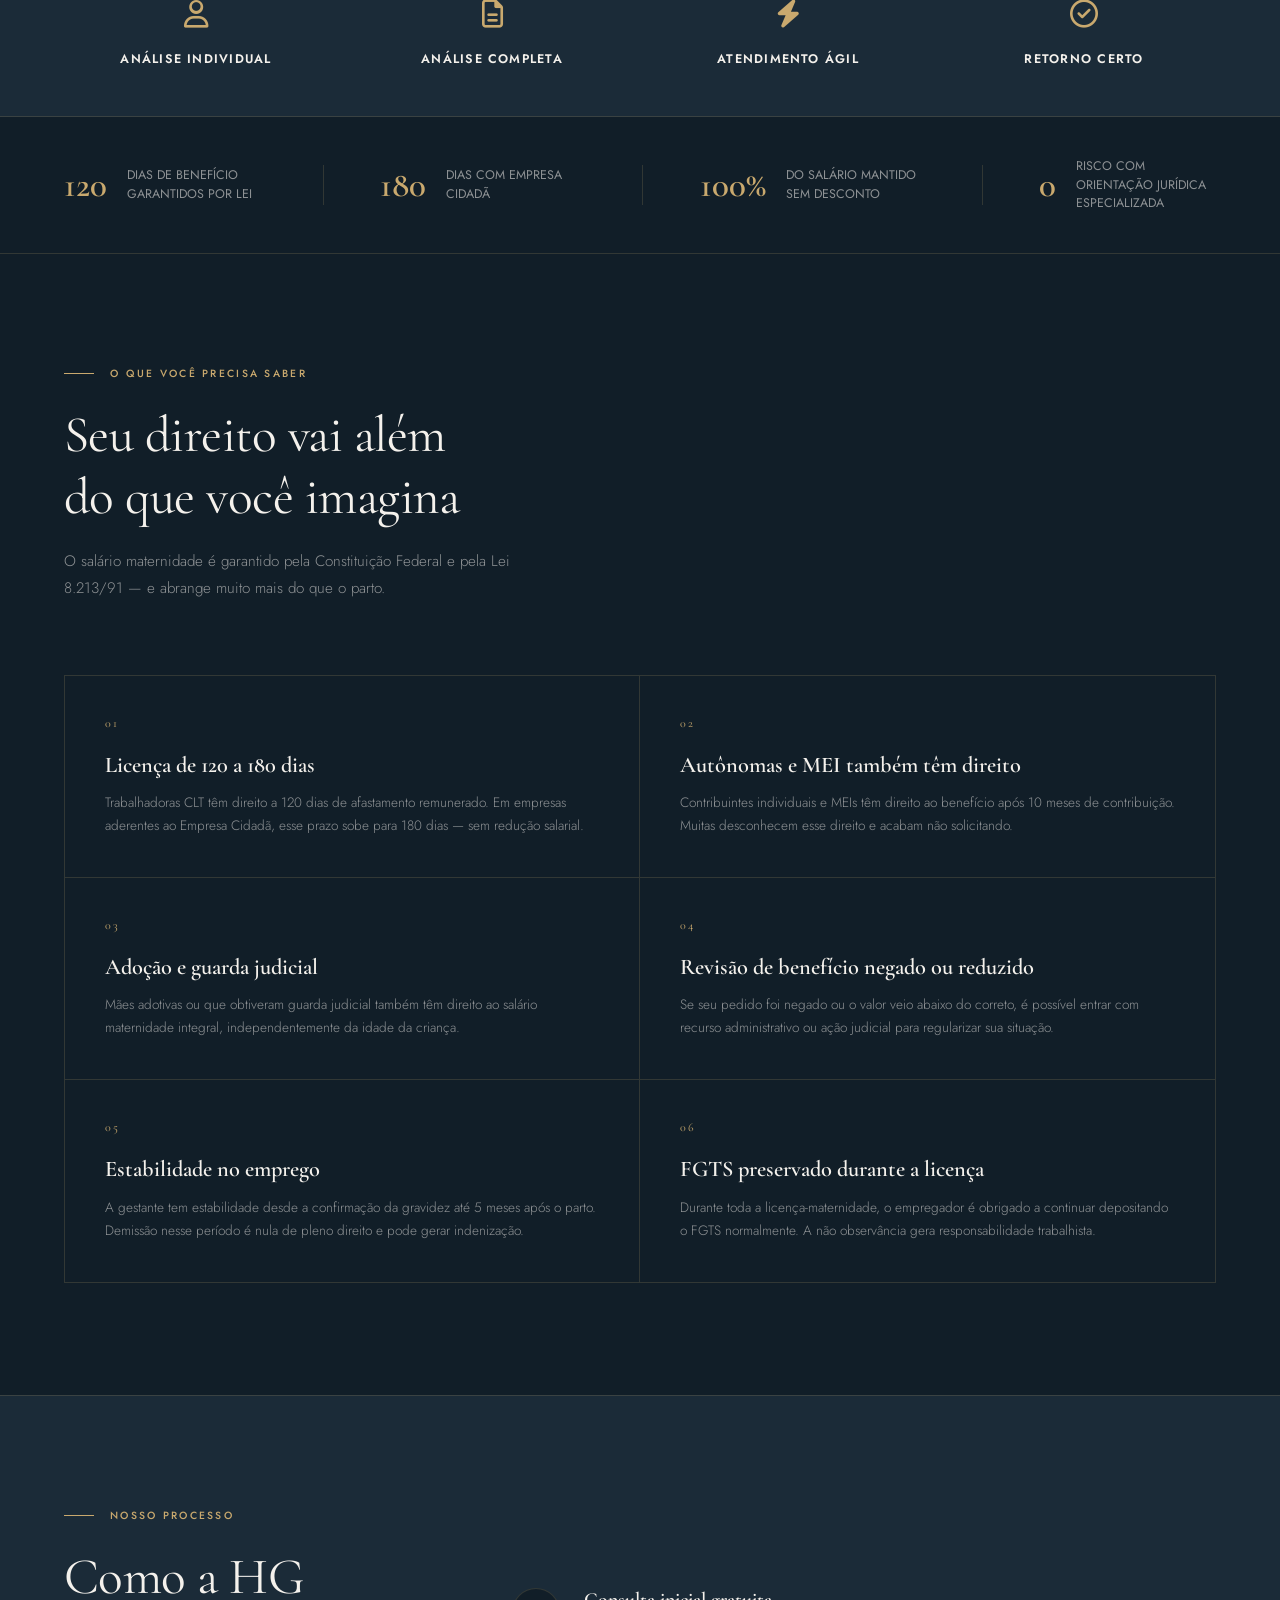
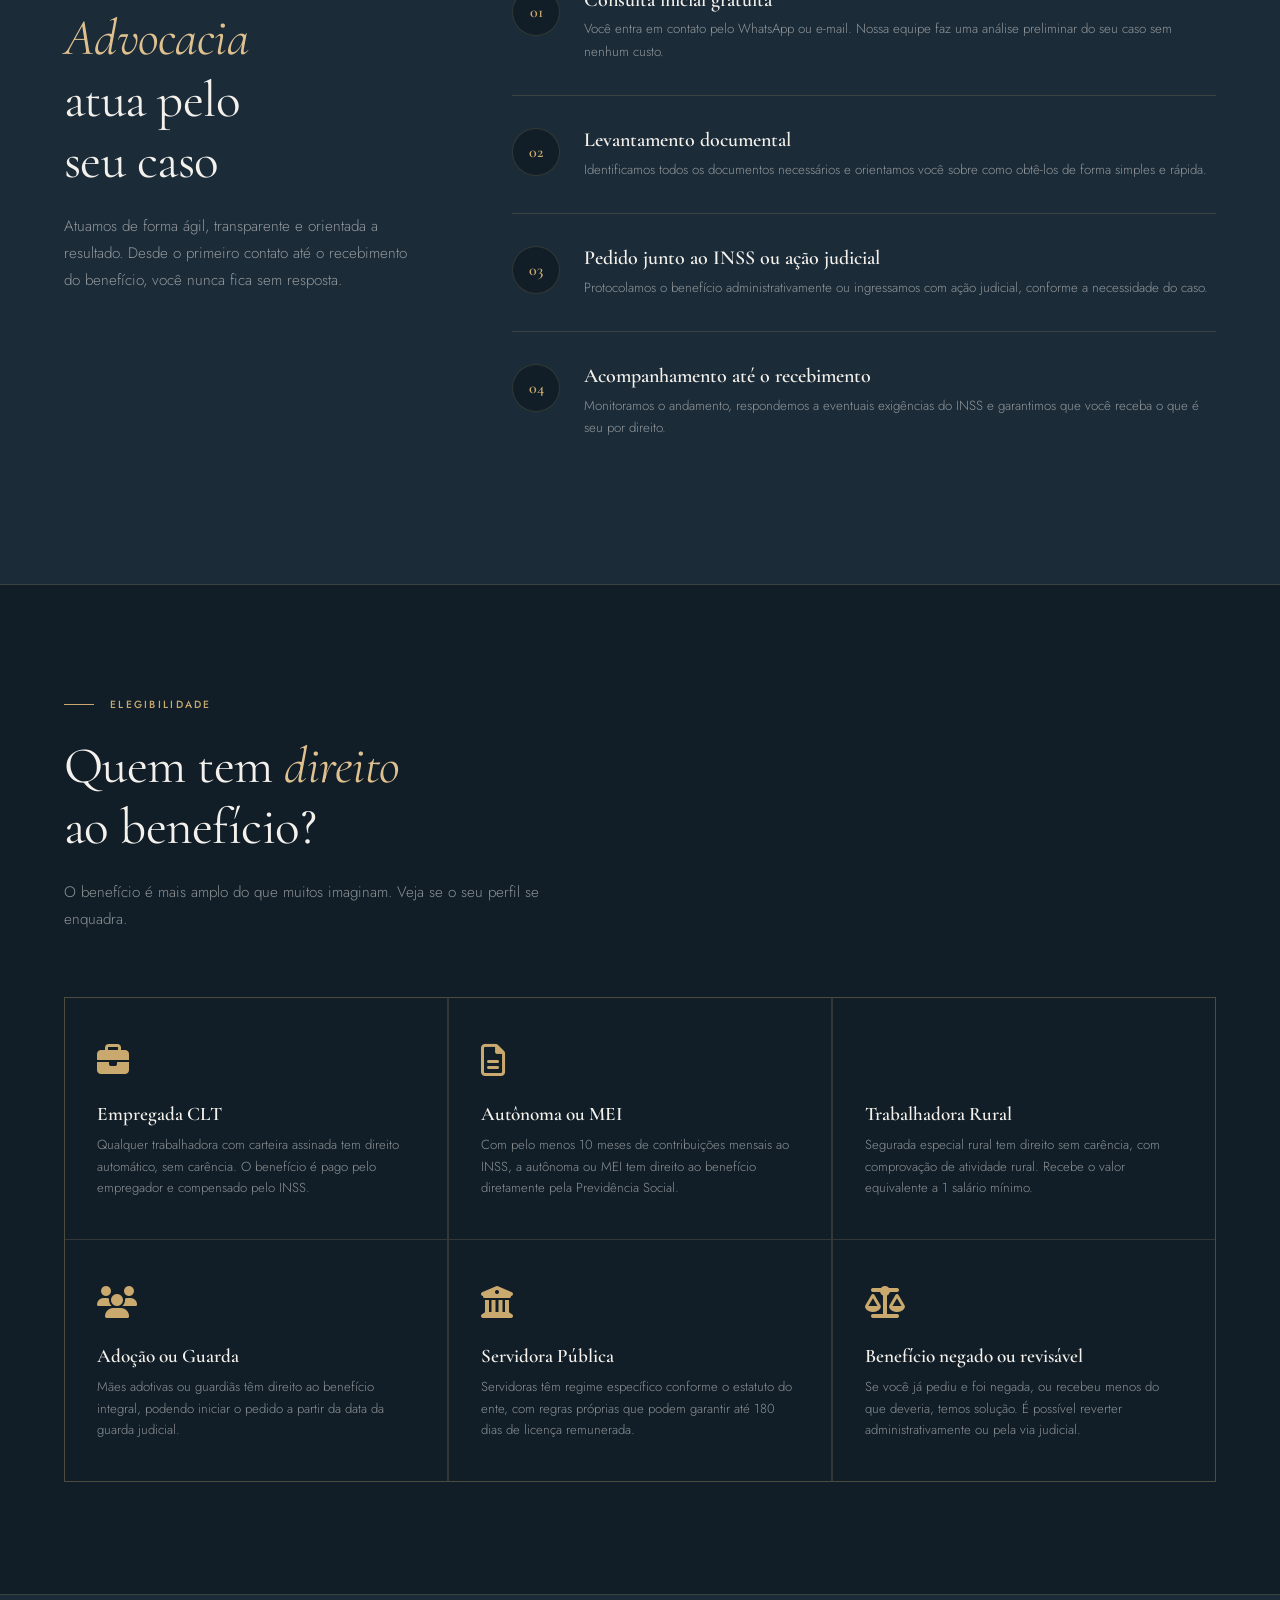
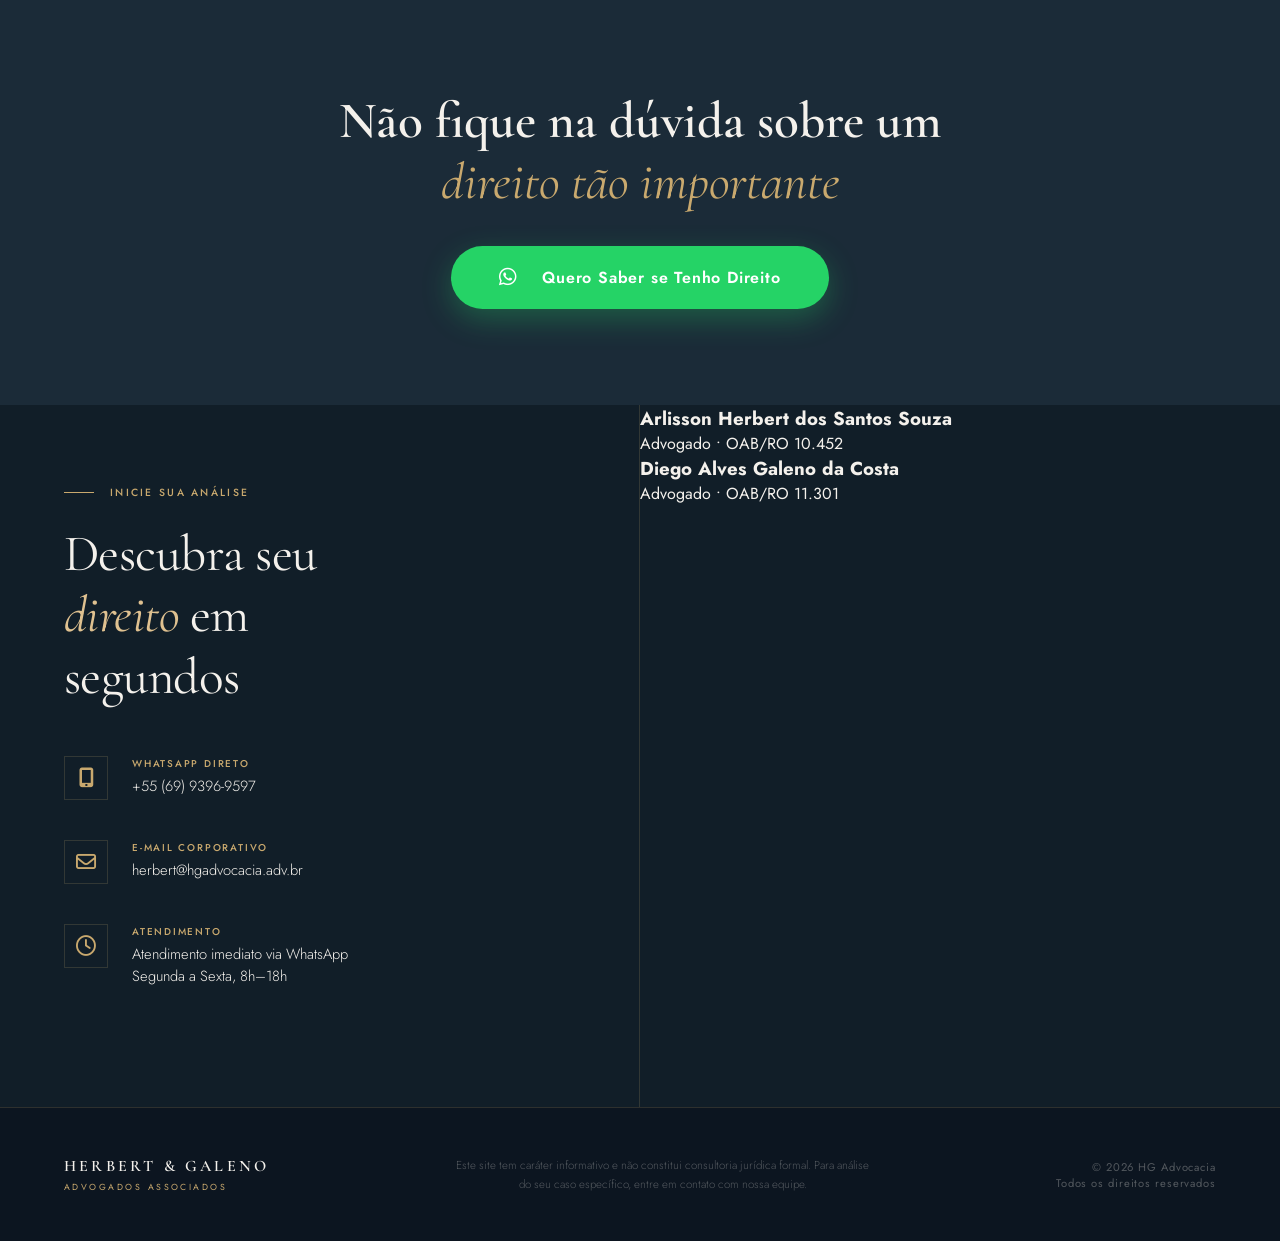
==== commit c6f08714: "código gpt Removed internal CSS styles and linked to an external stylesheet. Updated content related" ====
--- a/index.html
+++ b/index.html
@@ -9,557 +9,7 @@
 
     <link rel="stylesheet" href="https://cdnjs.cloudflare.com/ajax/libs/font-awesome/6.4.2/css/all.min.css"/>
 
-    <style>
-        :root {
-          --navy:    #1B2B38;
-          --navy-dk: #111E28;
-          --navy-lt: #253545;
-          --gold:    #C9A96E;
-          --gold-lt: #DFC190;
-          --white:   #F4F1EC;
-          --muted:   rgba(244,241,236,0.55);
-          --border:  rgba(201,169,110,0.18);
-          --wa-green: #25D366;
-        }
-
-        *, *::before, *::after { 
-          box-sizing: border-box; 
-          margin: 0; 
-          padding: 0; 
-        }
-
-        html { 
-          scroll-behavior: smooth; 
-        }
-
-        body {
-          font-family: 'Jost', sans-serif;
-          background: var(--navy-dk);
-          color: var(--white);
-          overflow-x: hidden;
-        }
-
-        body::after {
-          content: '';
-          position: fixed; inset: 0;
-          background-image: url("data:image/svg+xml,%3Csvg viewBox='0 0 512 512' xmlns='http://www.w3.org/2000/svg'%3E%3Cfilter id='g'%3E%3CfeTurbulence type='fractalNoise' baseFrequency='0.9' numOctaves='4' stitchTiles='stitch'/%3E%3C/filter%3E%3Crect width='100%25' height='100%25' filter='url(%23g)' opacity='0.035'/%3E%3C/svg%3E");
-          pointer-events: none; z-index: 1000;
-        }
-
-        nav {
-          position: fixed; top: 0; left: 0; right: 0; z-index: 200;
-          display: flex; align-items: center; justify-content: space-between;
-          padding: 1.4rem 4rem;
-          background: rgba(17,30,40,0.92);
-          backdrop-filter: blur(16px);
-          border-bottom: 1px solid var(--border);
-        }
-
-        .nav-logo { display: flex; flex-direction: column; }
-
-        .nav-logo-main {
-          font-family: 'Cormorant Garamond', serif;
-          font-size: 1.15rem; font-weight: 600;
-          letter-spacing: 0.22em; color: var(--white);
-          text-transform: uppercase; line-height: 1;
-        }
-
-        .nav-logo-sub {
-          font-size: 0.58rem; font-weight: 400;
-          letter-spacing: 0.3em; color: var(--gold);
-          text-transform: uppercase; margin-top: 0.3rem;
-        }
-
-        .nav-links { display: flex; gap: 2.5rem; list-style: none; align-items: center; }
-
-        .nav-links a {
-          font-size: 0.75rem; font-weight: 500;
-          letter-spacing: 0.12em; text-transform: uppercase;
-          color: var(--muted); text-decoration: none;
-          transition: color 0.2s;
-        }
-
-        .nav-links a:hover { color: var(--gold); }
-
-        .nav-cta {
-          border: 1px solid var(--gold) !important;
-          color: var(--gold) !important;
-          padding: 0.5rem 1.5rem !important;
-          transition: background 0.2s, color 0.2s !important;
-        }
-
-        .nav-cta:hover { background: var(--gold) !important; color: var(--navy-dk) !important; }
-
-        .hero {
-          min-height: 100vh;
-          display: grid; grid-template-columns: 1.2fr 0.8fr;
-          align-items: center;
-          padding: 7.5rem 4rem 4rem;
-          position: relative; overflow: hidden;
-        }
-
-        .hero-bg {
-          position: absolute; inset: 0;
-          background:
-            radial-gradient(ellipse 60% 60% at 80% 40%, rgba(201,169,110,0.07) 0%, transparent 70%),
-            radial-gradient(ellipse 50% 80% at 10% 60%, rgba(27,43,56,0.9) 0%, transparent 80%);
-          pointer-events: none;
-          z-index: 1;
-        }
-
-        .hero-image-wrap {
-          position: absolute; top: 0; right: 0; width: 45%; height: 100%;
-          z-index: 0; opacity: 0.4;
-          mask-image: linear-gradient(to left, black 60%, transparent);
-          -webkit-mask-image: linear-gradient(to left, black 60%, transparent);
-        }
-
-        .hero-image-wrap img { width: 100%; height: 100%; object-fit: cover; }
-
-        .hero-line {
-          position: absolute; top: 0; bottom: 0; left: 4rem;
-          width: 1px;
-          background: linear-gradient(to bottom, transparent, var(--border) 20%, var(--border) 80%, transparent);
-          pointer-events: none; z-index: 2;
-        }
-
-        .hero-line-r { left: auto; right: 4rem; }
-
-        .hero-inner { max-width: 840px; position: relative; z-index: 2; }
-
-        .hero-eyebrow {
-          display: flex; align-items: center; gap: 1rem;
-          margin-bottom: 2rem;
-          animation: fadeIn 1s ease both;
-        }
-
-        .hero-eyebrow-line { width: 40px; height: 1px; background: var(--gold); }
-
-        .hero-eyebrow-text {
-          font-size: 0.68rem; font-weight: 500;
-          letter-spacing: 0.2em; text-transform: uppercase;
-          color: var(--gold);
-        }
-
-        .hero h1 {
-          font-family: 'Cormorant Garamond', serif;
-          font-size: clamp(2.3rem, 5.2vw, 4.5rem);
-          font-weight: 300; line-height: 1.15;
-          letter-spacing: -0.01em;
-          margin-bottom: 1.8rem;
-          animation: fadeIn 1s 0.2s ease both;
-        }
-
-        .hero h1 strong { font-weight: 600; font-style: italic; color: var(--gold-lt); }
-
-        .hero-desc {
-          font-size: 1.05rem; font-weight: 300; line-height: 1.7;
-          color: var(--white); max-width: 640px; margin-bottom: 2.5rem;
-          animation: fadeIn 1s 0.4s ease both;
-        }
-
-        .hero-actions {
-          display: flex; gap: 1.25rem; flex-wrap: wrap; align-items: center;
-          animation: fadeIn 1s 0.6s ease both;
-        }
-
-        .btn-wa-hero {
-          background: #25D366;
-          color: #ffffff;
-          padding: 1.1rem 2.5rem;
-          border-radius: 100px;
-          font-family: 'Jost', sans-serif;
-          font-size: 0.85rem;
-          font-weight: 600;
-          letter-spacing: 0.05em;
-          text-decoration: none;
-          display: inline-flex;
-          align-items: center;
-          gap: 0.75rem;
-          box-shadow: 0 4px 20px rgba(37, 211, 102, 0.25);
-          transition: background 0.2s, transform 0.2s, box-shadow 0.2s;
-        }
-
-        .btn-wa-hero:hover {
-          background: #20ba59;
-          transform: translateY(-2px);
-          box-shadow: 0 6px 24px rgba(37, 211, 102, 0.4);
-        }
-
-        .btn-wa-hero i { font-size: 1rem; }
-
-        .btn-analysis {
-          border: 1px solid var(--gold); 
-          color: var(--gold);
-          background: rgba(201, 169, 110, 0.05);
-          padding: 1.1rem 2.2rem;
-          border-radius: 100px;
-          font-size: 0.82rem; font-weight: 600;
-          letter-spacing: 0.1em; text-transform: uppercase;
-          text-decoration: none;
-          display: inline-flex; align-items: center;
-          transition: background 0.2s, color 0.2s, transform 0.2s;
-        }
-
-        .btn-analysis:hover { 
-          background: var(--gold); 
-          color: var(--navy-dk); 
-          transform: translateY(-2px); 
-        }
-
-        .hero-scroll {
-          position: absolute; bottom: 2rem; left: 4rem;
-          display: flex; align-items: center; gap: 1rem;
-          font-size: 0.65rem; letter-spacing: 0.2em; text-transform: uppercase;
-          color: var(--muted);
-          animation: fadeIn 1s 1s ease both;
-          z-index: 2;
-        }
-
-        .hero-scroll-dot {
-          width: 6px; height: 6px; border-radius: 50%;
-          background: var(--gold);
-          animation: blink 2s infinite;
-        }
-
-        @keyframes blink { 0%,100%{opacity:1} 50%{opacity:0.3} }
-
-        /* Topics Section */
-        .topics-strip {
-          background: var(--navy);
-          border-top: 1px solid var(--border);
-          border-bottom: 1px solid var(--border);
-          padding: 3rem 4rem;
-          display: grid;
-          grid-template-columns: repeat(4, 1fr);
-          gap: 2rem;
-        }
-
-        .topic-card {
-          display: flex; flex-direction: column; align-items: center; text-align: center;
-        }
-
-        .topic-icon {
-          font-size: 1.75rem;
-          margin-bottom: 1rem;
-          color: var(--gold);
-          display: flex; align-items: center; justify-content: center;
-          height: 40px;
-        }
-
-        .topic-title {
-          font-size: 0.78rem; font-weight: 600; letter-spacing: 0.1em;
-          text-transform: uppercase; color: var(--white);
-        }
-
-        .intro-strip {
-          background: var(--navy-dk);
-          border-bottom: 1px solid var(--border);
-          padding: 2.5rem 4rem;
-          display: flex; align-items: center; justify-content: space-between;
-          gap: 2rem;
-          overflow-x: auto;
-        }
-
-        .strip-item { display: flex; align-items: center; gap: 1.25rem; flex-shrink: 0; }
-
-        .strip-num {
-          font-family: 'Cormorant Garamond', serif;
-          font-size: 2.2rem; font-weight: 600;
-          color: var(--gold); line-height: 1;
-        }
-
-        .strip-label { font-size: 0.78rem; font-weight: 400; color: var(--muted); line-height: 1.5; max-width: 140px; }
-
-        .strip-sep { width: 1px; height: 40px; background: var(--border); flex-shrink: 0; }
-
-        .section { padding: 7rem 4rem; }
-
-        .section-eyebrow { display: flex; align-items: center; gap: 1rem; margin-bottom: 1.5rem; }
-        .section-eyebrow-line { width: 30px; height: 1px; background: var(--gold); }
-        .section-eyebrow-text {
-          font-size: 0.65rem; font-weight: 500;
-          letter-spacing: 0.22em; text-transform: uppercase;
-          color: var(--gold);
-        }
-
-        .section-title {
-          font-family: 'Cormorant Garamond', serif;
-          font-size: clamp(2rem, 4vw, 3.2rem);
-          font-weight: 400; line-height: 1.2;
-          letter-spacing: -0.01em; margin-bottom: 1.25rem;
-        }
-
-        .section-title em { font-style: italic; color: var(--gold-lt); }
-
-        .section-desc { font-size: 0.95rem; font-weight: 300; line-height: 1.8; color: var(--muted); max-width: 500px; }
-
-        .direito-grid {
-          display: grid; grid-template-columns: 1fr 1fr;
-          gap: 0; margin-top: 4.5rem;
-        }
-
-        .direito-card {
-          border: 1px solid var(--border);
-          padding: 2.5rem;
-          transition: background 0.25s;
-        }
-
-        .direito-card:hover { background: rgba(201,169,110,0.04); }
-        .direito-card:nth-child(even) { border-left: none; }
-        .direito-card:nth-child(n+3) { border-top: none; }
-
-        .dc-num {
-          font-family: 'Cormorant Garamond', serif;
-          font-size: 0.75rem; letter-spacing: 0.2em;
-          color: var(--gold); margin-bottom: 1.25rem; display: block;
-        }
-
-        .dc-title {
-          font-family: 'Cormorant Garamond', serif;
-          font-size: 1.4rem; font-weight: 600;
-          margin-bottom: 0.75rem; line-height: 1.3;
-        }
-
-        .dc-text { font-size: 0.85rem; font-weight: 300; line-height: 1.7; color: var(--muted); }
-
-        .como-section {
-          background: var(--navy);
-          border-top: 1px solid var(--border);
-          border-bottom: 1px solid var(--border);
-        }
-
-        .como-inner {
-          display: grid; grid-template-columns: 1fr 2fr;
-          gap: 6rem; align-items: start;
-        }
-
-        .steps-list { margin-top: 3rem; }
-
-        .step {
-          display: grid; grid-template-columns: 48px 1fr;
-          gap: 1.5rem; padding: 2rem 0;
-          border-bottom: 1px solid var(--border);
-        }
-
-        .step:last-child { border-bottom: none; }
-
-        .step-circle {
-          width: 48px; height: 48px;
-          border: 1px solid var(--border); border-radius: 50%;
-          display: flex; align-items: center; justify-content: center;
-          font-family: 'Cormorant Garamond', serif;
-          font-size: 1rem; font-weight: 600; color: var(--gold);
-          flex-shrink: 0; background: var(--navy-dk);
-        }
-
-        .step-body h4 { font-family: 'Cormorant Garamond', serif; font-size: 1.25rem; font-weight: 600; margin-bottom: 0.4rem; }
-        .step-body p { font-size: 0.83rem; font-weight: 300; line-height: 1.7; color: var(--muted); }
-
-        .quem-grid {
-          display: grid; grid-template-columns: repeat(3, 1fr);
-          gap: 1.5px; background: var(--border);
-          margin-top: 4rem; border: 1px solid var(--border);
-        }
-
-        .quem-item { background: var(--navy-dk); padding: 2.5rem 2rem; transition: background 0.2s; }
-        .quem-item:hover { background: rgba(27,43,56,0.7); }
-
-        .qi-icon { 
-          display: block;
-          margin-bottom: 1.1rem;
-          font-size: 2rem;
-          color: var(--gold);
-        }
-
-        .qi-title { font-family: 'Cormorant Garamond', serif; font-size: 1.2rem; font-weight: 600; margin-bottom: 0.5rem; }
-        .qi-text { font-size: 0.82rem; font-weight: 300; line-height: 1.65; color: var(--muted); }
-
-        .cta-band {
-          background: var(--navy); padding: 6rem 4rem;
-          text-align: center; border-top: 1px solid var(--border);
-        }
-
-        .cta-band h2 {
-          font-family: 'Cormorant Garamond', serif;
-          font-size: clamp(2rem, 4vw, 3.5rem); font-weight: 600;
-          color: var(--white); line-height: 1.2; margin-bottom: 2rem;
-        }
-
-        .cta-band h2 strong { color: var(--gold); font-style: italic; font-weight: 400; }
-
-        .btn-wa-call {
-          display: inline-flex; align-items: center; gap: 1rem;
-          background: var(--wa-green); color: white;
-          padding: 1.25rem 3rem; border-radius: 100px;
-          font-weight: 600; letter-spacing: 0.05em; text-decoration: none;
-          transition: transform 0.3s cubic-bezier(0.175, 0.885, 0.32, 1.275);
-          box-shadow: 0 10px 30px rgba(37, 211, 102, 0.3);
-        }
-
-        .btn-wa-call:hover { transform: scale(1.05) translateY(-5px); }
-
-        .contato-section {
-          display: grid; grid-template-columns: 1fr 1fr;
-        }
-
-        .contato-info {
-          background: var(--navy-dk);
-          padding: 5rem 4rem;
-          border-right: 1px solid var(--border);
-          display: flex; flex-direction: column; justify-content: center;
-        }
-
-        .contato-form-wrap {
-          background: var(--navy);
-          padding: 5rem 4rem;
-          display: flex; flex-direction: column; justify-content: center;
-          position: relative;
-        }
-
-        #multistep-form {
-          background: rgba(255,255,255,0.02);
-          border: 1px solid var(--border);
-          padding: 2.5rem;
-          min-height: 400px;
-          display: flex; flex-direction: column;
-        }
-
-        .step-header { display: flex; justify-content: space-between; align-items: center; margin-bottom: 2rem; }
-        .step-count { font-size: 0.65rem; color: var(--gold); letter-spacing: 0.2em; text-transform: uppercase; }
-        .step-timer { font-size: 0.65rem; color: var(--muted); }
-
-        .step-content h3 {
-          font-family: 'Cormorant Garamond', serif;
-          font-size: 1.8rem; font-weight: 500; margin-bottom: 1.5rem; line-height: 1.3;
-        }
-
-        .option-list { display: flex; flex-direction: column; gap: 0.75rem; }
-
-        .option-btn {
-          width: 100%; text-align: left;
-          background: rgba(255,255,255,0.03);
-          border: 1px solid var(--border);
-          padding: 1.25rem 1.5rem; color: var(--white);
-          font-family: 'Jost', sans-serif; font-size: 0.9rem;
-          cursor: pointer; transition: all 0.2s;
-          display: flex; align-items: center; justify-content: space-between;
-        }
-
-        .option-btn:hover { border-color: var(--gold); background: rgba(201,169,110,0.08); }
-        .option-btn.selected { border-color: var(--gold); background: rgba(201,169,110,0.15); }
-
-        .input-group { margin-top: 1rem; }
-        .input-field {
-          width: 100%; background: transparent; border: none; border-bottom: 1px solid var(--border);
-          padding: 1rem 0; color: var(--white); font-size: 1.1rem; outline: none; transition: border-color 0.3s;
-        }
-        .input-field:focus { border-color: var(--gold); }
-
-        .form-actions { margin-top: auto; padding-top: 2rem; display: flex; flex-direction: column; gap: 1rem; }
-
-        .btn-next {
-          background: var(--gold); color: var(--navy-dk); border: none;
-          padding: 1.1rem; font-weight: 600; letter-spacing: 0.1em;
-          text-transform: uppercase; cursor: pointer; transition: background 0.2s;
-        }
-        .btn-next:hover { background: var(--gold-lt); }
-        .btn-back { background: transparent; color: var(--muted); border: none; font-size: 0.75rem; cursor: pointer; text-decoration: underline; }
-
-        .contact-item { display: flex; gap: 1.5rem; margin-bottom: 2.5rem; }
-
-        .contact-icon {
-          width: 44px; height: 44px;
-          border: 1px solid var(--border);
-          display: flex; align-items: center; justify-content: center;
-          font-size: 1.25rem; flex-shrink: 0;
-          color: var(--gold);
-        }
-
-        .contact-label {
-          font-size: 0.62rem; font-weight: 500;
-          letter-spacing: 0.18em; text-transform: uppercase;
-          color: var(--gold); display: block; margin-bottom: 0.25rem;
-        }
-
-        .contact-value { font-size: 0.92rem; font-weight: 300; color: var(--white); line-height: 1.5; }
-        .contact-value a { color: inherit; text-decoration: none; transition: color 0.2s; }
-        .contact-value a:hover { color: var(--gold); }
-
-        footer {
-          background: #0C1520; border-top: 1px solid var(--border);
-          padding: 3rem 4rem;
-          display: flex; align-items: center; justify-content: space-between;
-          flex-wrap: wrap; gap: 1.5rem;
-        }
-
-        .footer-note {
-          font-size: 0.72rem; font-weight: 300;
-          color: rgba(244,241,236,0.3); max-width: 420px;
-          line-height: 1.6; text-align: center;
-        }
-
-        .footer-right { font-size: 0.7rem; color: rgba(244,241,236,0.3); letter-spacing: 0.08em; text-align: right; }
-
-        .reveal { opacity: 0; transform: translateY(28px); transition: opacity 0.8s ease, transform 0.8s ease; }
-        .reveal.on { opacity: 1; transform: translateY(0); }
-
-        @keyframes fadeIn {
-          from { opacity: 0; transform: translateY(20px); }
-          to   { opacity: 1; transform: translateY(0); }
-        }
-
-        .wa-float {
-          position: fixed; bottom: 2rem; right: 2rem;
-          width: 64px; height: 64px; background: var(--wa-green);
-          border-radius: 50%;
-          display: flex; align-items: center; justify-content: center;
-          box-shadow: 0 8px 32px rgba(0,0,0,0.35);
-          z-index: 500; text-decoration: none;
-          animation: jump 3s infinite, pulse-wa 2s infinite;
-        }
-
-        @keyframes jump {
-          0%, 20%, 50%, 80%, 100% { transform: translateY(0); }
-          40% { transform: translateY(-16px); }
-          60% { transform: translateY(-8px); }
-        }
-
-        @keyframes pulse-wa {
-          0% { box-shadow: 0 0 0 0 rgba(37, 211, 102, 0.7), 0 8px 32px rgba(0,0,0,0.35); }
-          70% { box-shadow: 0 0 0 15px rgba(37, 211, 102, 0), 0 8px 32px rgba(0,0,0,0.35); }
-          100% { box-shadow: 0 0 0 0 rgba(37, 211, 102, 0), 0 8px 32px rgba(0,0,0,0.35); }
-        }
-
-        .wa-float i { font-size: 2rem; color: #fff; }
-
-        @media (max-width: 960px) {
-          nav { padding: 1rem 1.5rem; }
-          .nav-links { display: none; }
-          .hero { grid-template-columns: 1fr; padding: 7.5rem 1.5rem 4rem; }
-          .hero-image-wrap { width: 100%; opacity: 0.15; }
-          .hero-line, .hero-scroll { display: none; }
-          .topics-strip { grid-template-columns: repeat(2, 1fr); padding: 2rem 1.5rem; gap: 1.5rem; }
-          .intro-strip { padding: 2rem 1.5rem; gap: 1.5rem; justify-content: flex-start; }
-          .section { padding: 4rem 1.5rem; }
-          .direito-grid { grid-template-columns: 1fr; margin-top: 2.5rem; }
-          .direito-card { border: 1px solid var(--border) !important; margin-bottom: -1px; }
-          .como-inner { grid-template-columns: 1fr; gap: 2rem; }
-          .quem-grid { grid-template-columns: 1fr 1fr; margin-top: 2.5rem; }
-          .cta-band { padding: 4rem 1.5rem; }
-          .contato-section { grid-template-columns: 1fr; }
-          .contato-info, .contato-form-wrap { padding: 3rem 1.5rem; }
-          footer { padding: 2rem 1.5rem; flex-direction: column; align-items: flex-start; gap: 2rem; }
-          .footer-right, .footer-note { text-align: left; }
-        }
-
-        @media (max-width: 600px) {
-          .quem-grid { grid-template-columns: 1fr; }
-          .topics-strip { grid-template-columns: 1fr; }
-          .hero-actions { flex-direction: column; align-items: stretch; }
-          .btn-wa-hero, .btn-analysis { justify-content: center; text-align: center; }
-        }
-    </style>
+    <link rel="stylesheet" href="style.css">
 </head>
 <body>
 
@@ -594,26 +44,46 @@
             <span class="hero-eyebrow-text">Advocacia Previdenciária Especializada</span>
         </div>
         <h1>
-            Você tem direito ao<br/>
-            <strong>Salário Maternidade.</strong><br/>
-            Nós analisamos e defendemos o seu direito.
-        </h1>
+<span class="gold-title">SALÁRIO MATERNIDADE</span><br>
+Está grávida e nunca contribuiu com o INSS?<br>
+Você pode ter direito ao benefício.
+</h1>
         <p class="hero-desc">
-            Desempregadas, trabalhadoras CLT e beneficiárias do Bolsa Família com filhos de até 5 anos podem receber até R$ 6.484,00 do governo federal. Faça a análise agora.
+            Faça uma análise gratuita e descubra em poucos segundos se você pode receber o Salário Maternidade, mesmo sem nunca ter contribuído com o INSS.
         </p>
         <div class="hero-actions">
             <a class="btn-wa-hero" href="https://wa.me/556993969597?text=Ol%C3%A1!%20Gostaria%20de%20falar%20com%20um%20advogado%20sobre%20o%20Sal%C3%A1rio%20Maternidade." target="_blank">
                 <i class="fa-solid fa-phone"></i>
-                Falar com Advogado no WhatsApp
+                Quero Saber se Tenho Direito
             </a>
-            <a class="btn-analysis" href="#contato">Fazer Análise Gratuita →</a>
-        </div>
+            <a class="btn-analysis" href="#contato">Descobrir se Tenho Direito →</a>
+        </div><div class="hero-proof">✓ Atendimento imediato<br>✓ Análise gratuita<br>✓ Especialistas em Direito Previdenciário</div>
     </div>
     <div class="hero-scroll">
         <div class="hero-scroll-dot"></div>
         <span>Role para saber mais</span>
     </div>
 </section>
+<section class="hero-form-section" id="contato">
+<div class="hero-form-container">
+<div class="urgencia-box">⚠️ Poucas mães sabem disso: mesmo sem nunca ter contribuído para o INSS você pode ter direito ao Salário Maternidade.</div><h2>Faça sua análise gratuita</h2>
+<p>Responda algumas perguntas e descubra se você pode ter direito ao benefício.</p>
+<div class="reveal" id="multistep-form">
+            <div class="step-header">
+                <span class="step-count" id="step-label">ETAPA 1 DE 4</span>
+                <span class="step-timer">⏱ 30 seg</span>
+            </div>
+            <div id="step-container">
+                </div>
+            <div class="form-actions">
+                <button class="btn-next" id="next-btn" onclick="nextStep()">Continuar →</button>
+                <button class="btn-back" id="back-btn" onclick="prevStep()" style="display:none;">Voltar para o anterior</button>
+            </div>
+        </div>
+    </div>
+</div>
+</section>
+
 
 <div class="topics-strip">
     <div class="topic-card reveal">
@@ -784,7 +254,7 @@
     <h2>Não fique na dúvida sobre um<br/><strong>direito tão importante</strong></h2>
     <a class="btn-wa-call" href="https://wa.me/556993969597?text=Ol%C3%A1!%20Gostaria%20de%20falar%20com%20um%20advogado%20sobre%20o%20Sal%C3%A1rio%20Maternidade." target="_blank">
         <i class="fa-brands fa-whatsapp" style="margin-right: 0.5rem; font-size: 1.25rem;"></i>
-        Falar com Advogado no WhatsApp
+        Quero Saber se Tenho Direito
     </a>
 </div>
 
@@ -813,20 +283,26 @@
                 <div class="contact-value">Atendimento imediato via WhatsApp<br/>Segunda a Sexta, 8h–18h</div>
             </div>
         </div>
-    </div>
-    <div class="contato-form-wrap">
-        <div class="reveal" id="multistep-form">
-            <div class="step-header">
-                <span class="step-count" id="step-label">ETAPA 1 DE 4</span>
-                <span class="step-timer">⏱ 30 seg</span>
-            </div>
-            <div id="step-container">
-                </div>
-            <div class="form-actions">
-                <button class="btn-next" id="next-btn" onclick="nextStep()">Continuar →</button>
-                <button class="btn-back" id="back-btn" onclick="prevStep()" style="display:none;">Voltar para o anterior</button>
-            </div>
-        </div>
+    </div><section class="advogados-section">
+
+    <div class="advogado-card">
+        <h3>Arlisson Herbert dos Santos Souza</h3>
+
+        <span class="oab">
+            Advogado • OAB/RO 10.452
+        </span>
+    </div>
+
+    <div class="advogado-card">
+        <h3>Diego Alves Galeno da Costa</h3>
+
+        <span class="oab">
+            
+            Advogado • OAB/RO 11.301
+        </span>
+    </div>
+
+</section>
     </div>
 </div>
 
@@ -854,10 +330,11 @@
 
   // Lógica do Formulário Dinâmico Multi-etapas
   let currentStep = 1;
-  const totalSteps = 4;
+  const totalSteps = 5;
   const formData = {
     situacao: '',
     contribuicao: '',
+    rural: '',
     solicitacao: '',
     nome: ''
   };
@@ -882,6 +359,15 @@
       key: 'contribuicao'
     },
     3: {
+      title: "Você mora ou já trabalhou na zona rural?",
+      options: [
+        "Sim",
+        "Não",
+        "Não sei informar"
+      ],
+      key: 'rural'
+    },
+    4: {
       title: "Já solicitou o Auxílio-Maternidade?",
       options: [
         "Sim, e foi negado",
@@ -890,7 +376,7 @@
       ],
       key: 'solicitacao'
     },
-    4: {
+    5: {
       title: "Qual é o seu nome?",
       type: 'input',
       placeholder: 'Seu nome completo',
--- a/style.css
+++ b/style.css
@@ -0,0 +1,545 @@
+:root {
+  --navy:    #1B2B38;
+  --navy-dk: #111E28;
+  --navy-lt: #253545;
+  --gold:    #C9A96E;
+  --gold-lt: #DFC190;
+  --white:   #F4F1EC;
+  --muted:   rgba(244,241,236,0.55);
+  --border:  rgba(201,169,110,0.18);
+  --wa-green: #25D366;
+}
+
+*, *::before, *::after { 
+  box-sizing: border-box; 
+  margin: 0; 
+  padding: 0; 
+}
+
+html { 
+  scroll-behavior: smooth; 
+}
+
+body {
+  font-family: 'Jost', sans-serif;
+  background: var(--navy-dk);
+  color: var(--white);
+  overflow-x: hidden;
+}
+
+body::after {
+  content: '';
+  position: fixed; inset: 0;
+  background-image: url("data:image/svg+xml,%3Csvg viewBox='0 0 512 512' xmlns='http://www.w3.org/2000/svg'%3E%3Cfilter id='g'%3E%3CfeTurbulence type='fractalNoise' baseFrequency='0.9' numOctaves='4' stitchTiles='stitch'/%3E%3C/filter%3E%3Crect width='100%25' height='100%25' filter='url(%23g)' opacity='0.035'/%3E%3C/svg%3E");
+  pointer-events: none; z-index: 1000;
+}
+
+nav {
+  position: fixed; top: 0; left: 0; right: 0; z-index: 200;
+  display: flex; align-items: center; justify-content: space-between;
+  padding: 1.4rem 4rem;
+  background: rgba(17,30,40,0.92);
+  backdrop-filter: blur(16px);
+  border-bottom: 1px solid var(--border);
+}
+
+.nav-logo { display: flex; flex-direction: column; }
+
+.nav-logo-main {
+  font-family: 'Cormorant Garamond', serif;
+  font-size: 1.15rem; font-weight: 600;
+  letter-spacing: 0.22em; color: var(--white);
+  text-transform: uppercase; line-height: 1;
+}
+
+.nav-logo-sub {
+  font-size: 0.58rem; font-weight: 400;
+  letter-spacing: 0.3em; color: var(--gold);
+  text-transform: uppercase; margin-top: 0.3rem;
+}
+
+.nav-links { display: flex; gap: 2.5rem; list-style: none; align-items: center; }
+
+.nav-links a {
+  font-size: 0.75rem; font-weight: 500;
+  letter-spacing: 0.12em; text-transform: uppercase;
+  color: var(--muted); text-decoration: none;
+  transition: color 0.2s;
+}
+
+.nav-links a:hover { color: var(--gold); }
+
+.nav-cta {
+  border: 1px solid var(--gold) !important;
+  color: var(--gold) !important;
+  padding: 0.5rem 1.5rem !important;
+  transition: background 0.2s, color 0.2s !important;
+}
+
+.nav-cta:hover { background: var(--gold) !important; color: var(--navy-dk) !important; }
+
+.hero {
+  min-height: 100vh;
+  display: grid; 
+  grid-template-columns: 1.2fr 0.8fr;
+  align-items: center;
+  padding: 7.5rem 4rem 4rem;
+  position: relative; 
+  overflow: hidden;
+  /* Fundo Escuro com Fusão da Imagem e URL da grávida */
+  background: linear-gradient(to right, var(--navy-dk) 45%, rgba(17,30,40, 0.1) 100%), url('https://images.unsplash.com/photo-1551556729-c8dd42a44c82?q=80&w=1200&auto=format&fit=crop');
+  background-size: cover;
+  background-position: right center;
+  background-repeat: no-repeat;
+}
+
+.hero-line {
+  position: absolute; top: 0; bottom: 0; left: 4rem;
+  width: 1px;
+  background: linear-gradient(to bottom, transparent, var(--border) 20%, var(--border) 80%, transparent);
+  pointer-events: none; z-index: 2;
+}
+
+.hero-line-r { left: auto; right: 4rem; }
+
+.hero-inner { max-width: 840px; position: relative; z-index: 2; }
+
+.hero-eyebrow {
+  display: flex; align-items: center; gap: 1rem;
+  margin-bottom: 2rem;
+  animation: fadeIn 1s ease both;
+}
+
+.hero-eyebrow-line { width: 40px; height: 1px; background: var(--gold); }
+
+.hero-eyebrow-text {
+  font-size: 0.68rem; font-weight: 500;
+  letter-spacing: 0.2em; text-transform: uppercase;
+  color: var(--gold);
+}
+
+.hero h1 {
+  font-family: 'Cormorant Garamond', serif;
+  font-size: clamp(2.3rem, 5.2vw, 4.5rem);
+  font-weight: 300; line-height: 1.15;
+  letter-spacing: -0.01em;
+  margin-bottom: 1.8rem;
+  animation: fadeIn 1s 0.2s ease both;
+}
+
+.hero h1 strong { font-weight: 600; font-style: italic; color: var(--gold-lt); display: block; margin-bottom: 0.5rem; }
+
+.hero-desc {
+  font-size: 1.05rem; font-weight: 300; line-height: 1.7;
+  color: var(--white); max-width: 640px; margin-bottom: 2.5rem;
+  animation: fadeIn 1s 0.4s ease both;
+}
+
+.hero-actions {
+  display: flex; gap: 1.25rem; flex-wrap: wrap; align-items: center;
+  animation: fadeIn 1s 0.6s ease both;
+}
+
+.btn-wa-hero {
+  background: #25D366;
+  color: #ffffff;
+  padding: 1.1rem 2.5rem;
+  border-radius: 100px;
+  font-family: 'Jost', sans-serif;
+  font-size: 0.85rem;
+  font-weight: 600;
+  letter-spacing: 0.05em;
+  text-decoration: none;
+  display: inline-flex;
+  align-items: center;
+  gap: 0.75rem;
+  box-shadow: 0 4px 20px rgba(37, 211, 102, 0.25);
+  transition: background 0.2s, transform 0.2s, box-shadow 0.2s;
+}
+
+.btn-wa-hero:hover {
+  background: #20ba59;
+  transform: translateY(-2px);
+  box-shadow: 0 6px 24px rgba(37, 211, 102, 0.4);
+}
+
+.btn-wa-hero i { font-size: 1rem; }
+
+.btn-analysis {
+  border: 1px solid var(--gold); 
+  color: var(--gold);
+  background: rgba(201, 169, 110, 0.05);
+  padding: 1.1rem 2.2rem;
+  border-radius: 100px;
+  font-size: 0.82rem; font-weight: 600;
+  letter-spacing: 0.1em; text-transform: uppercase;
+  text-decoration: none;
+  display: inline-flex; align-items: center;
+  transition: background 0.2s, color 0.2s, transform 0.2s;
+}
+
+.btn-analysis:hover { 
+  background: var(--gold); 
+  color: var(--navy-dk); 
+  transform: translateY(-2px); 
+}
+
+.hero-scroll {
+  position: absolute; bottom: 2rem; left: 4rem;
+  display: flex; align-items: center; gap: 1rem;
+  font-size: 0.65rem; letter-spacing: 0.2em; text-transform: uppercase;
+  color: var(--muted);
+  animation: fadeIn 1s 1s ease both;
+  z-index: 2;
+}
+
+.hero-scroll-dot {
+  width: 6px; height: 6px; border-radius: 50%;
+  background: var(--gold);
+  animation: blink 2s infinite;
+}
+
+@keyframes blink { 0%,100%{opacity:1} 50%{opacity:0.3} }
+
+/* Topics Section */
+.topics-strip {
+  background: var(--navy);
+  border-top: 1px solid var(--border);
+  border-bottom: 1px solid var(--border);
+  padding: 3rem 4rem;
+  display: grid;
+  grid-template-columns: repeat(4, 1fr);
+  gap: 2rem;
+}
+
+.topic-card {
+  display: flex; flex-direction: column; align-items: center; text-align: center;
+}
+
+.topic-icon {
+  font-size: 1.75rem;
+  margin-bottom: 1rem;
+  color: var(--gold);
+  display: flex; align-items: center; justify-content: center;
+  height: 40px;
+}
+
+.topic-title {
+  font-size: 0.78rem; font-weight: 600; letter-spacing: 0.1em;
+  text-transform: uppercase; color: var(--white);
+}
+
+.intro-strip {
+  background: var(--navy-dk);
+  border-bottom: 1px solid var(--border);
+  padding: 2.5rem 4rem;
+  display: flex; align-items: center; justify-content: space-between;
+  gap: 2rem;
+  overflow-x: auto;
+}
+
+.strip-item { display: flex; align-items: center; gap: 1.25rem; flex-shrink: 0; }
+
+.strip-num {
+  font-family: 'Cormorant Garamond', serif;
+  font-size: 2.2rem; font-weight: 600;
+  color: var(--gold); line-height: 1;
+}
+
+.strip-label { font-size: 0.78rem; font-weight: 400; color: var(--muted); line-height: 1.5; max-width: 140px; }
+
+.strip-sep { width: 1px; height: 40px; background: var(--border); flex-shrink: 0; }
+
+.section { padding: 7rem 4rem; }
+
+.section-eyebrow { display: flex; align-items: center; gap: 1rem; margin-bottom: 1.5rem; }
+.section-eyebrow-line { width: 30px; height: 1px; background: var(--gold); }
+.section-eyebrow-text {
+  font-size: 0.65rem; font-weight: 500;
+  letter-spacing: 0.22em; text-transform: uppercase;
+  color: var(--gold);
+}
+
+.section-title {
+  font-family: 'Cormorant Garamond', serif;
+  font-size: clamp(2rem, 4vw, 3.2rem);
+  font-weight: 400; line-height: 1.2;
+  letter-spacing: -0.01em; margin-bottom: 1.25rem;
+}
+
+.section-title em { font-style: italic; color: var(--gold-lt); }
+
+.section-desc { font-size: 0.95rem; font-weight: 300; line-height: 1.8; color: var(--muted); max-width: 500px; }
+
+.direito-grid {
+  display: grid; grid-template-columns: 1fr 1fr;
+  gap: 0; margin-top: 4.5rem;
+}
+
+.direito-card {
+  border: 1px solid var(--border);
+  padding: 2.5rem;
+  transition: background 0.25s;
+}
+
+.direito-card:hover { background: rgba(201,169,110,0.04); }
+.direito-card:nth-child(even) { border-left: none; }
+.direito-card:nth-child(n+3) { border-top: none; }
+
+.dc-num {
+  font-family: 'Cormorant Garamond', serif;
+  font-size: 0.75rem; letter-spacing: 0.2em;
+  color: var(--gold); margin-bottom: 1.25rem; display: block;
+}
+
+.dc-title {
+  font-family: 'Cormorant Garamond', serif;
+  font-size: 1.4rem; font-weight: 600;
+  margin-bottom: 0.75rem; line-height: 1.3;
+}
+
+.dc-text { font-size: 0.85rem; font-weight: 300; line-height: 1.7; color: var(--muted); }
+
+.como-section {
+  background: var(--navy);
+  border-top: 1px solid var(--border);
+  border-bottom: 1px solid var(--border);
+}
+
+.como-inner {
+  display: grid; grid-template-columns: 1fr 2fr;
+  gap: 6rem; align-items: start;
+}
+
+.steps-list { margin-top: 3rem; }
+
+.step {
+  display: grid; grid-template-columns: 48px 1fr;
+  gap: 1.5rem; padding: 2rem 0;
+  border-bottom: 1px solid var(--border);
+}
+
+.step:last-child { border-bottom: none; }
+
+.step-circle {
+  width: 48px; height: 48px;
+  border: 1px solid var(--border); border-radius: 50%;
+  display: flex; align-items: center; justify-content: center;
+  font-family: 'Cormorant Garamond', serif;
+  font-size: 1rem; font-weight: 600; color: var(--gold);
+  flex-shrink: 0; background: var(--navy-dk);
+}
+
+.step-body h4 { font-family: 'Cormorant Garamond', serif; font-size: 1.25rem; font-weight: 600; margin-bottom: 0.4rem; }
+.step-body p { font-size: 0.83rem; font-weight: 300; line-height: 1.7; color: var(--muted); }
+
+.quem-grid {
+  display: grid; grid-template-columns: repeat(3, 1fr);
+  gap: 1.5px; background: var(--border);
+  margin-top: 4rem; border: 1px solid var(--border);
+}
+
+.quem-item { background: var(--navy-dk); padding: 2.5rem 2rem; transition: background 0.2s; }
+.quem-item:hover { background: rgba(27,43,56,0.7); }
+
+.qi-icon { 
+  display: block;
+  margin-bottom: 1.1rem;
+  font-size: 2rem;
+  color: var(--gold);
+}
+
+.qi-title { font-family: 'Cormorant Garamond', serif; font-size: 1.2rem; font-weight: 600; margin-bottom: 0.5rem; }
+.qi-text { font-size: 0.82rem; font-weight: 300; line-height: 1.65; color: var(--muted); }
+
+.cta-band {
+  background: var(--navy); padding: 6rem 4rem;
+  text-align: center; border-top: 1px solid var(--border);
+}
+
+.cta-band h2 {
+  font-family: 'Cormorant Garamond', serif;
+  font-size: clamp(2rem, 4vw, 3.5rem); font-weight: 600;
+  color: var(--white); line-height: 1.2; margin-bottom: 2rem;
+}
+
+.cta-band h2 strong { color: var(--gold); font-style: italic; font-weight: 400; }
+
+.btn-wa-call {
+  display: inline-flex; align-items: center; gap: 1rem;
+  background: var(--wa-green); color: white;
+  padding: 1.25rem 3rem; border-radius: 100px;
+  font-weight: 600; letter-spacing: 0.05em; text-decoration: none;
+  transition: transform 0.3s cubic-bezier(0.175, 0.885, 0.32, 1.275);
+  box-shadow: 0 10px 30px rgba(37, 211, 102, 0.3);
+}
+
+.btn-wa-call:hover { transform: scale(1.05) translateY(-5px); }
+
+.contato-section {
+  display: grid; grid-template-columns: 1fr 1fr;
+}
+
+.contato-info {
+  background: var(--navy-dk);
+  padding: 5rem 4rem;
+  border-right: 1px solid var(--border);
+  display: flex; flex-direction: column; justify-content: center;
+}
+
+.contato-form-wrap {
+  background: var(--navy);
+  padding: 5rem 4rem;
+  display: flex; flex-direction: column; justify-content: center;
+  position: relative;
+}
+
+#multistep-form {
+  background: rgba(255,255,255,0.02);
+  border: 1px solid var(--border);
+  padding: 2.5rem;
+  min-height: 400px;
+  display: flex; flex-direction: column;
+}
+
+.step-header { display: flex; justify-content: space-between; align-items: center; margin-bottom: 2rem; }
+.step-count { font-size: 0.65rem; color: var(--gold); letter-spacing: 0.2em; text-transform: uppercase; }
+.step-timer { font-size: 0.65rem; color: var(--muted); }
+
+.step-content h3 {
+  font-family: 'Cormorant Garamond', serif;
+  font-size: 1.8rem; font-weight: 500; margin-bottom: 1.5rem; line-height: 1.3;
+}
+
+.option-list { display: flex; flex-direction: column; gap: 0.75rem; }
+
+.option-btn {
+  width: 100%; text-align: left;
+  background: rgba(255,255,255,0.03);
+  border: 1px solid var(--border);
+  padding: 1.25rem 1.5rem; color: var(--white);
+  font-family: 'Jost', sans-serif; font-size: 0.9rem;
+  cursor: pointer; transition: all 0.2s;
+  display: flex; align-items: center; justify-content: space-between;
+}
+
+.option-btn:hover { border-color: var(--gold); background: rgba(201,169,110,0.08); }
+.option-btn.selected { border-color: var(--gold); background: rgba(201,169,110,0.15); }
+
+.input-group { margin-top: 1rem; }
+.input-field {
+  width: 100%; background: transparent; border: none; border-bottom: 1px solid var(--border);
+  padding: 1rem 0; color: var(--white); font-size: 1.1rem; outline: none; transition: border-color 0.3s;
+}
+.input-field:focus { border-color: var(--gold); }
+
+.form-actions { margin-top: auto; padding-top: 2rem; display: flex; flex-direction: column; gap: 1rem; }
+
+.btn-next {
+  background: var(--gold); color: var(--navy-dk); border: none;
+  padding: 1.1rem; font-weight: 600; letter-spacing: 0.1em;
+  text-transform: uppercase; cursor: pointer; transition: background 0.2s;
+}
+.btn-next:hover { background: var(--gold-lt); }
+.btn-back { background: transparent; color: var(--muted); border: none; font-size: 0.75rem; cursor: pointer; text-decoration: underline; }
+
+.contact-item { display: flex; gap: 1.5rem; margin-bottom: 2.5rem; }
+
+.contact-icon {
+  width: 44px; height: 44px;
+  border: 1px solid var(--border);
+  display: flex; align-items: center; justify-content: center;
+  font-size: 1.25rem; flex-shrink: 0;
+  color: var(--gold);
+}
+
+.contact-label {
+  font-size: 0.62rem; font-weight: 500;
+  letter-spacing: 0.18em; text-transform: uppercase;
+  color: var(--gold); display: block; margin-bottom: 0.25rem;
+}
+
+.contact-value { font-size: 0.92rem; font-weight: 300; color: var(--white); line-height: 1.5; }
+.contact-value a { color: inherit; text-decoration: none; transition: color 0.2s; }
+.contact-value a:hover { color: var(--gold); }
+
+footer {
+  background: #0C1520; border-top: 1px solid var(--border);
+  padding: 3rem 4rem;
+  display: flex; align-items: center; justify-content: space-between;
+  flex-wrap: wrap; gap: 1.5rem;
+}
+
+.footer-note {
+  font-size: 0.72rem; font-weight: 300;
+  color: rgba(244,241,236,0.3); max-width: 420px;
+  line-height: 1.6; text-align: center;
+}
+
+.footer-right { font-size: 0.7rem; color: rgba(244,241,236,0.3); letter-spacing: 0.08em; text-align: right; }
+
+.reveal { opacity: 0; transform: translateY(28px); transition: opacity 0.8s ease, transform 0.8s ease; }
+.reveal.on { opacity: 1; transform: translateY(0); }
+
+@keyframes fadeIn {
+  from { opacity: 0; transform: translateY(20px); }
+  to   { opacity: 1; transform: translateY(0); }
+}
+
+.wa-float {
+  position: fixed; bottom: 2rem; right: 2rem;
+  width: 64px; height: 64px; background: var(--wa-green);
+  border-radius: 50%;
+  display: flex; align-items: center; justify-content: center;
+  box-shadow: 0 8px 32px rgba(0,0,0,0.35);
+  z-index: 500; text-decoration: none;
+  animation: jump 3s infinite, pulse-wa 2s infinite;
+}
+
+@keyframes jump {
+  0%, 20%, 50%, 80%, 100% { transform: translateY(0); }
+  40% { transform: translateY(-16px); }
+  60% { transform: translateY(-8px); }
+}
+
+@keyframes pulse-wa {
+  0% { box-shadow: 0 0 0 0 rgba(37, 211, 102, 0.7), 0 8px 32px rgba(0,0,0,0.35); }
+  70% { box-shadow: 0 0 0 15px rgba(37, 211, 102, 0), 0 8px 32px rgba(0,0,0,0.35); }
+  100% { box-shadow: 0 0 0 0 rgba(37, 211, 102, 0), 0 8px 32px rgba(0,0,0,0.35); }
+}
+
+.wa-float i { font-size: 2rem; color: #fff; }
+
+@media (max-width: 960px) {
+  nav { padding: 1rem 1.5rem; }
+  .nav-links { display: none; }
+  
+  /* Ajuste no hero no mobile para o background continuar legal */
+  .hero { 
+      grid-template-columns: 1fr; 
+      padding: 7.5rem 1.5rem 4rem; 
+      background-position: 70% center; /* Ajusta o foco da imagem no celular */
+  }
+  
+  .hero-image-wrap { width: 100%; opacity: 0.15; }
+  .hero-line, .hero-scroll { display: none; }
+  .topics-strip { grid-template-columns: repeat(2, 1fr); padding: 2rem 1.5rem; gap: 1.5rem; }
+  .intro-strip { padding: 2rem 1.5rem; gap: 1.5rem; justify-content: flex-start; }
+  .section { padding: 4rem 1.5rem; }
+  .direito-grid { grid-template-columns: 1fr; margin-top: 2.5rem; }
+  .direito-card { border: 1px solid var(--border) !important; margin-bottom: -1px; }
+  .como-inner { grid-template-columns: 1fr; gap: 2rem; }
+  .quem-grid { grid-template-columns: 1fr 1fr; margin-top: 2.5rem; }
+  .cta-band { padding: 4rem 1.5rem; }
+  .contato-section { grid-template-columns: 1fr; }
+  .contato-info, .contato-form-wrap { padding: 3rem 1.5rem; }
+  footer { padding: 2rem 1.5rem; flex-direction: column; align-items: flex-start; gap: 2rem; }
+  .footer-right, .footer-note { text-align: left; }
+}
+
+@media (max-width: 600px) {
+  .quem-grid { grid-template-columns: 1fr; }
+  .topics-strip { grid-template-columns: 1fr; }
+  .hero-actions { flex-direction: column; align-items: stretch; }
+  .btn-wa-hero, .btn-analysis { justify-content: center; text-align: center; }
+}
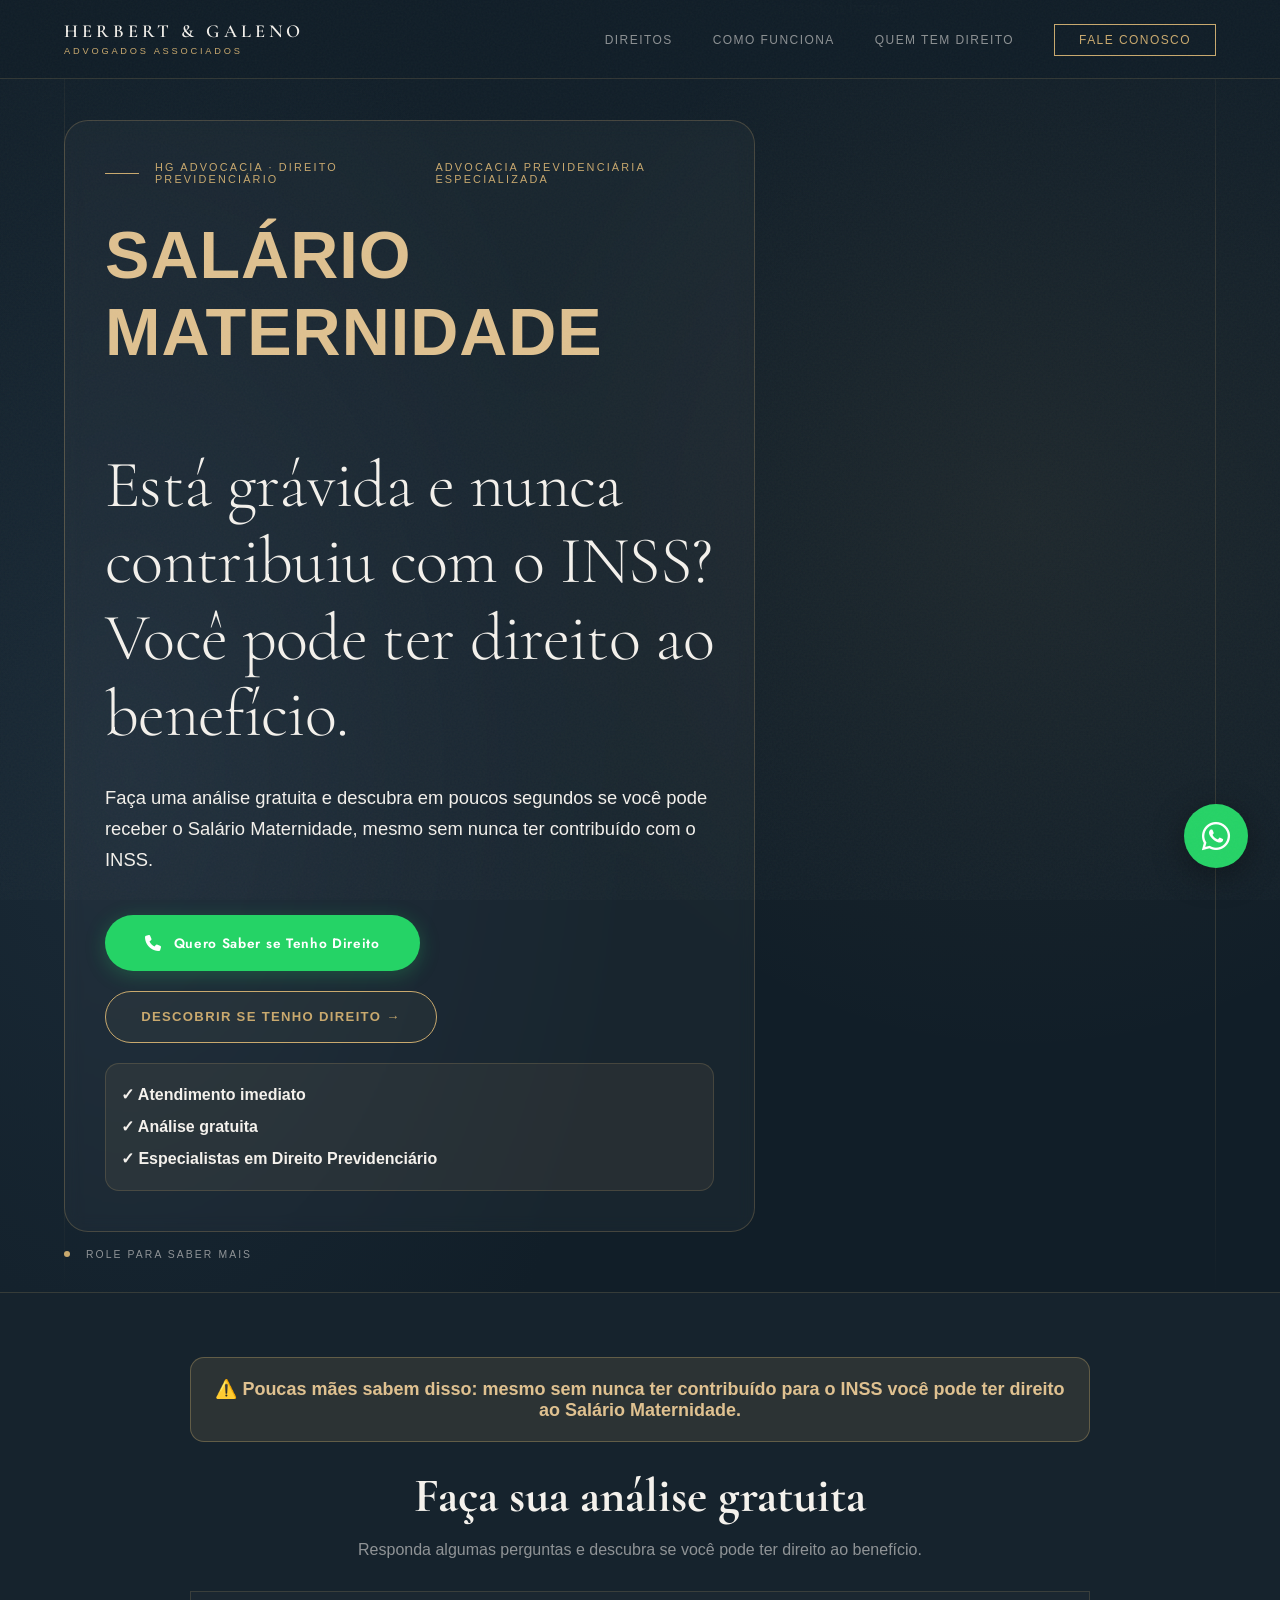
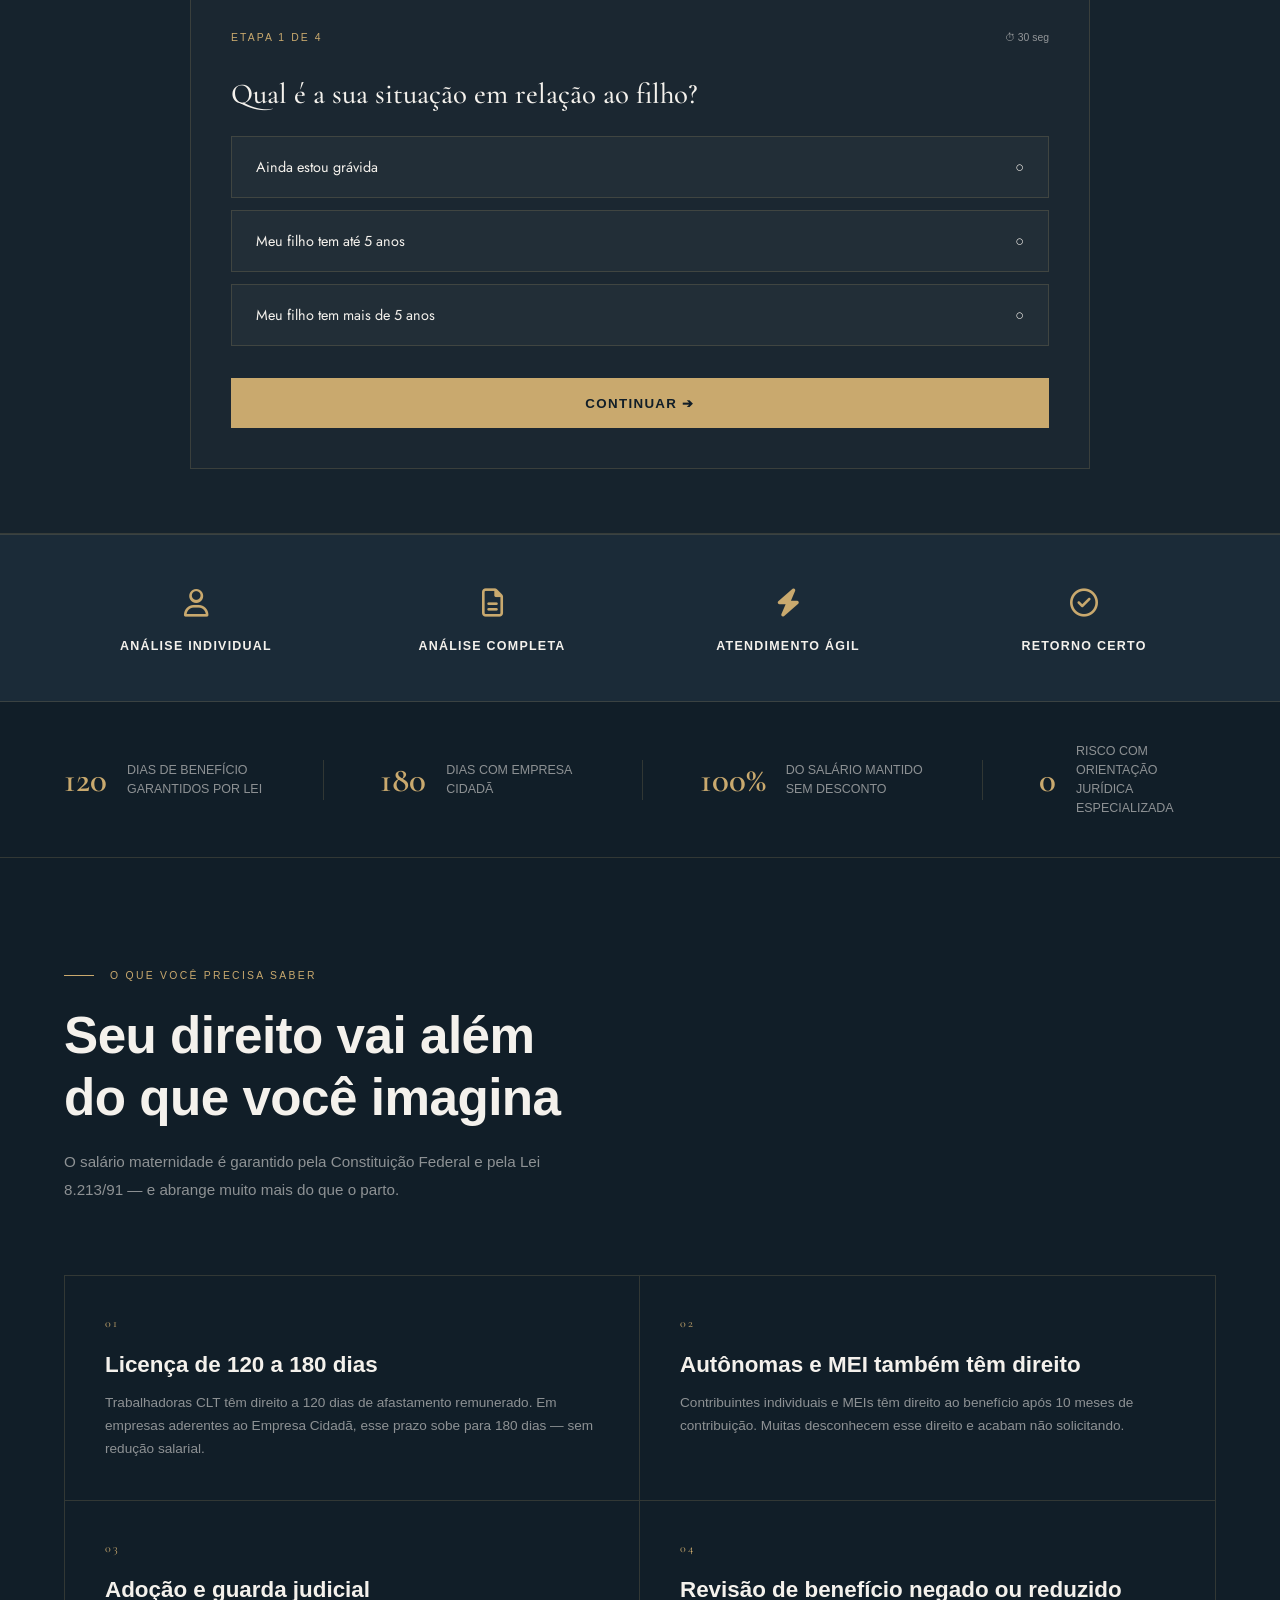
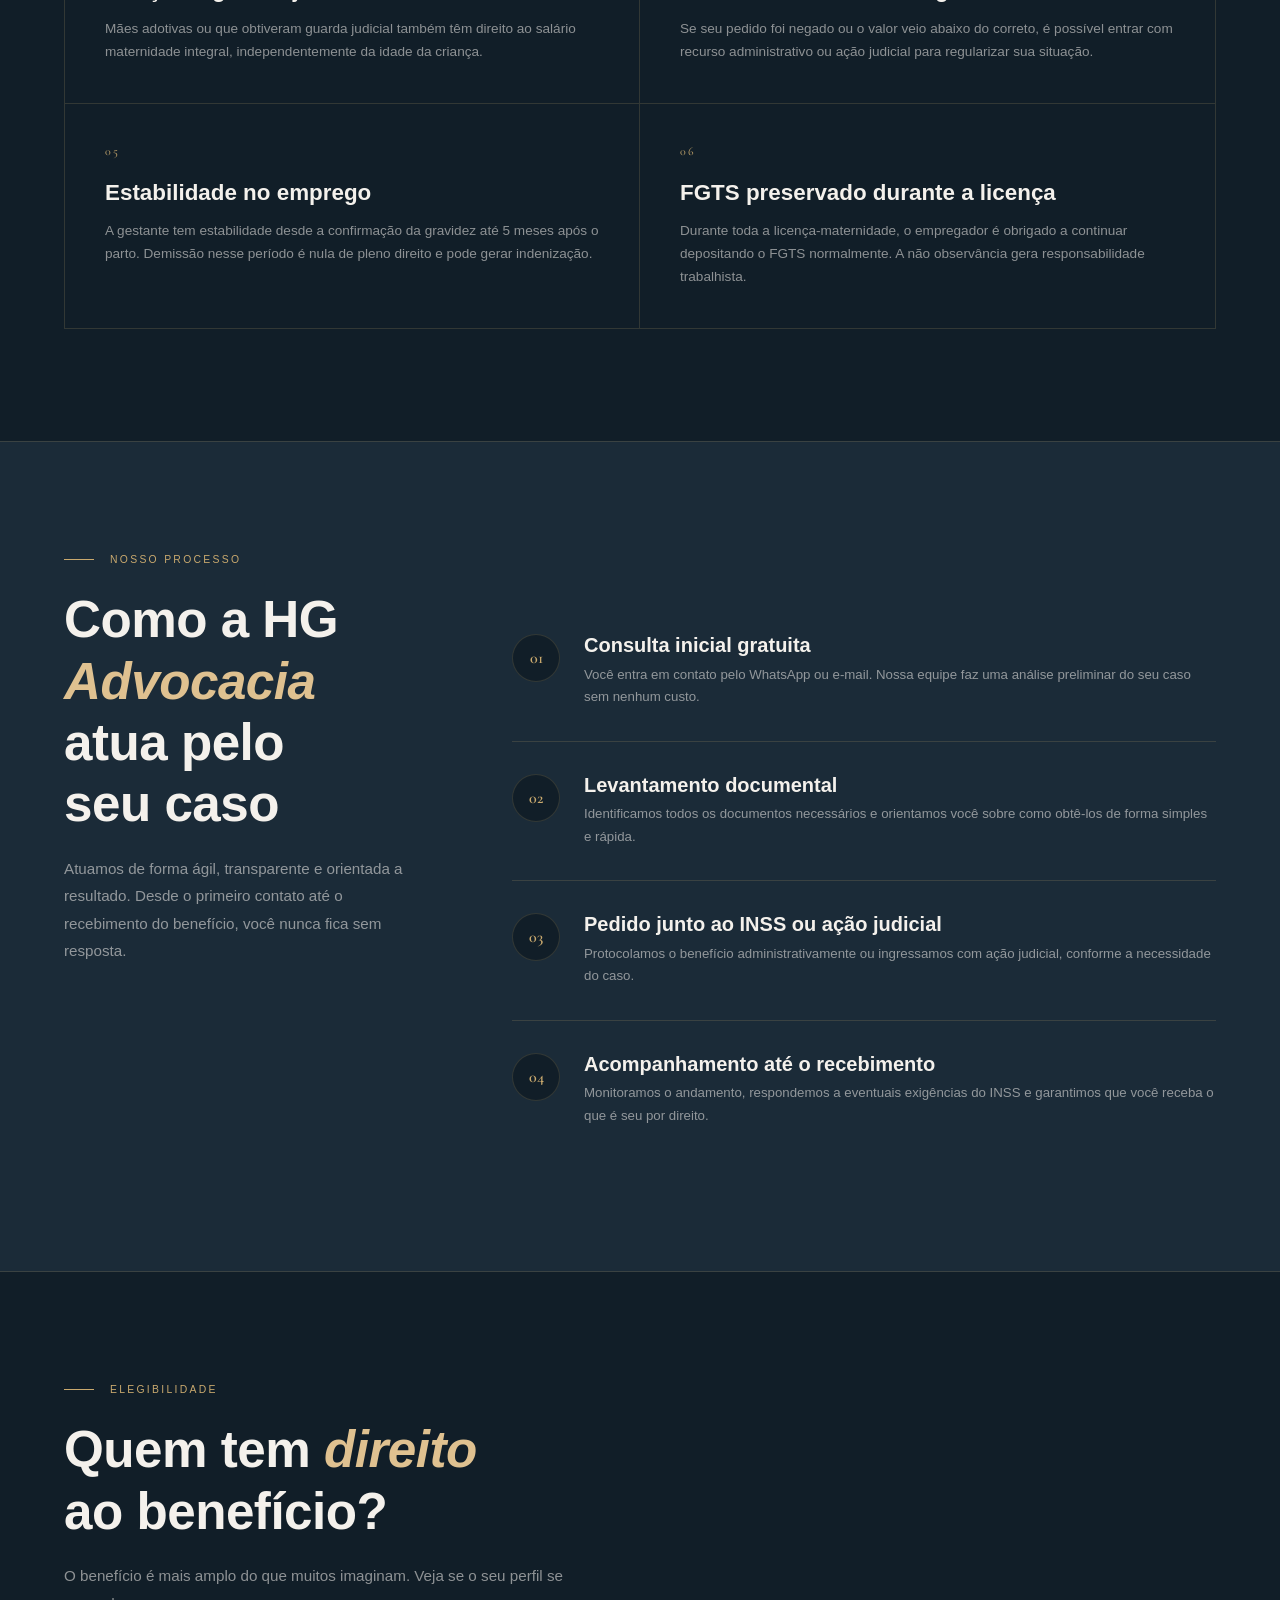
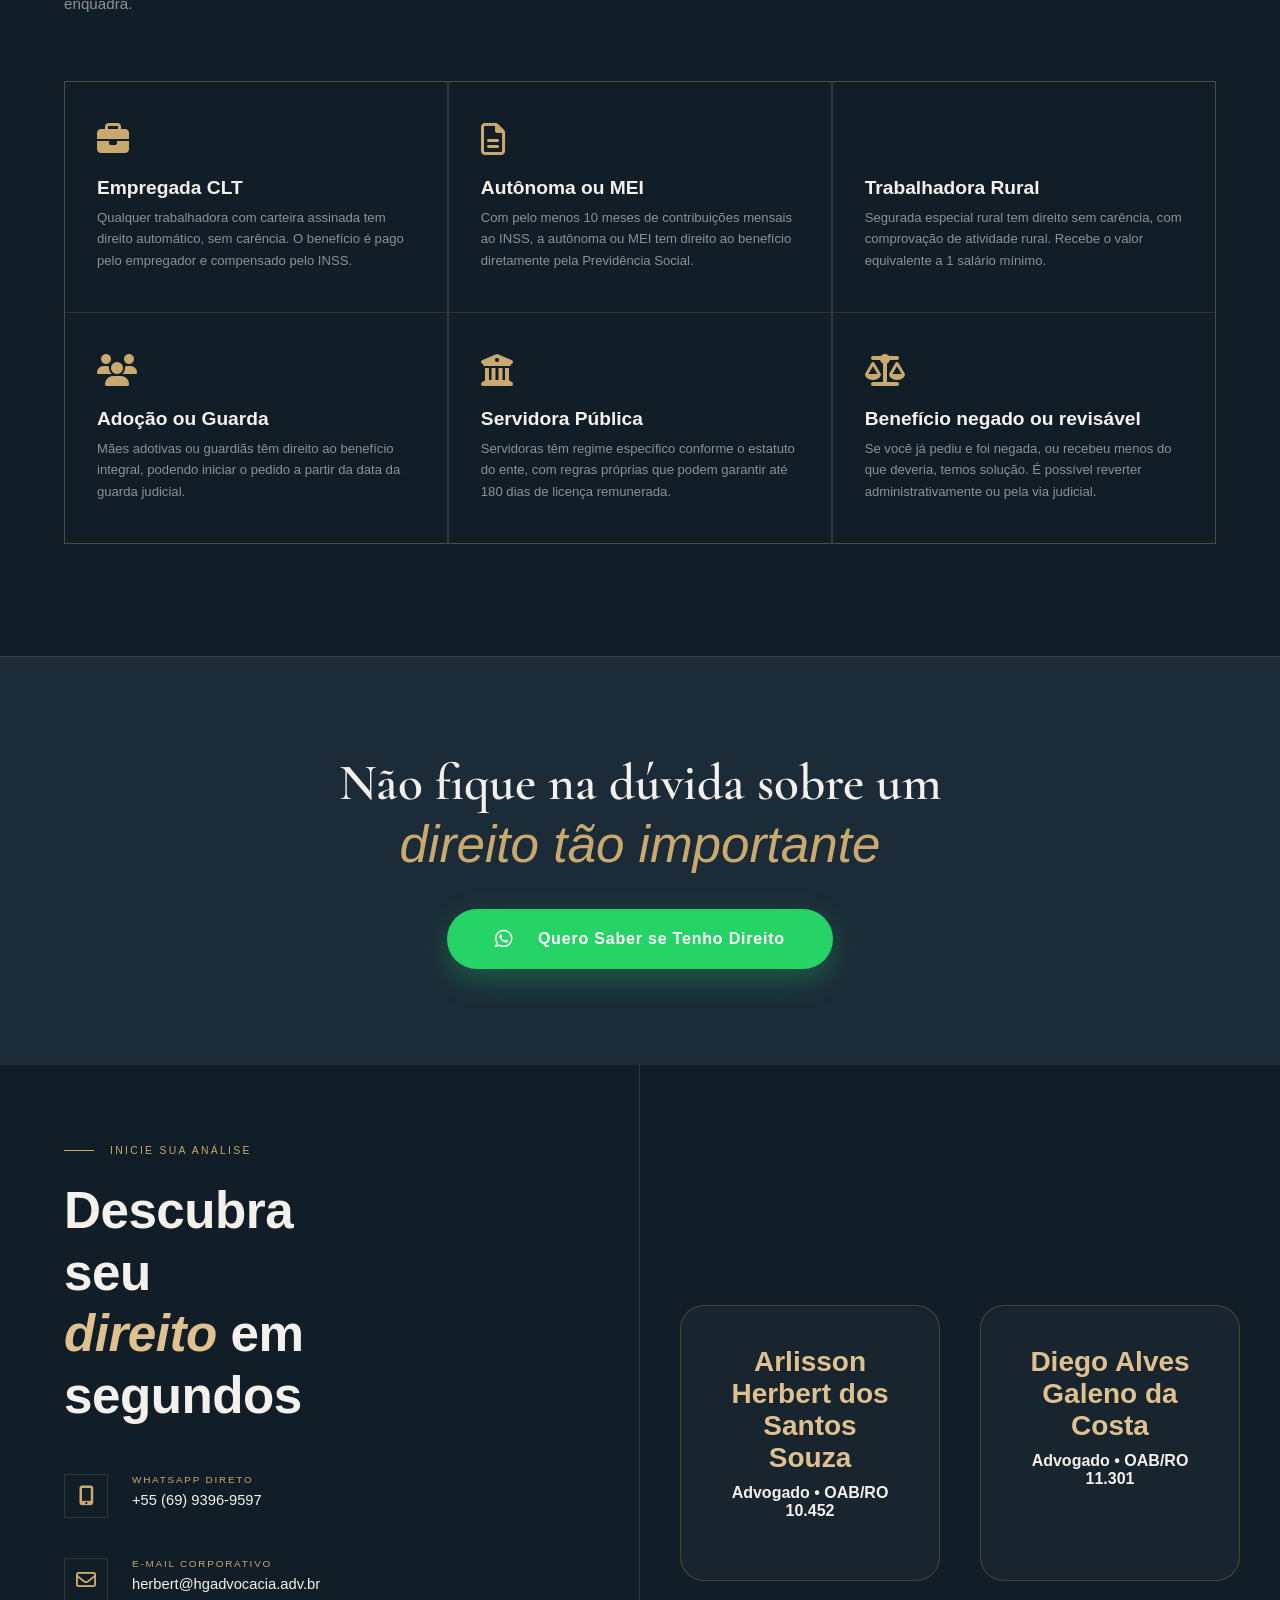
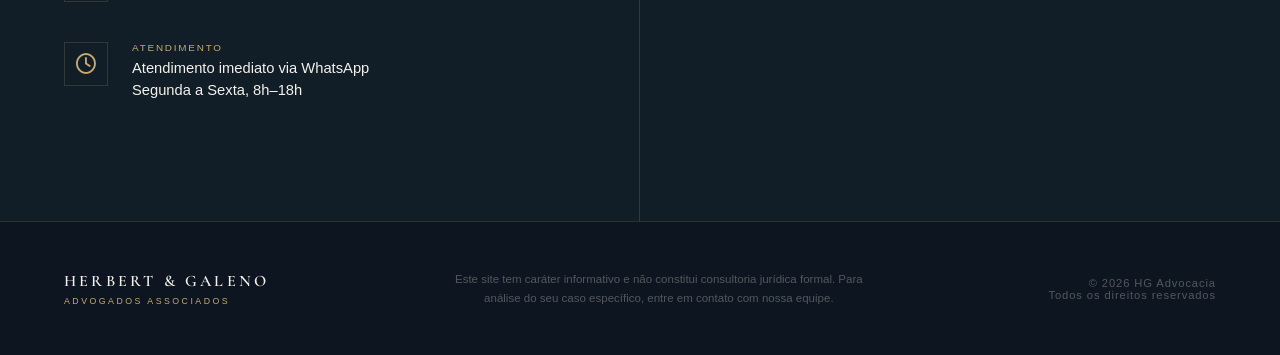
==== commit f606484a: "Update index.html" ====
--- a/index.html
+++ b/index.html
@@ -333,8 +333,8 @@
   const totalSteps = 5;
   const formData = {
     situacao: '',
+    cenario: '',
     contribuicao: '',
-    rural: '',
     solicitacao: '',
     nome: ''
   };
@@ -350,6 +350,16 @@
       key: 'situacao'
     },
     2: {
+      title: "Qual é a sua situação de trabalho?",
+      options: [
+        "Estou desempregada",
+        "Trabalho de carteira assinada(CLT)",
+        "Sou MEI ou autônoma",
+        "Recebo Bolsa Família"
+      ],
+      key: 'cenario'
+    },
+    3: {
       title: "Você já contribuiu para o INSS?",
       options: [
         "Sim, já contribuí",
@@ -357,15 +367,6 @@
         "Não sei informar"
       ],
       key: 'contribuicao'
-    },
-    3: {
-      title: "Você mora ou já trabalhou na zona rural?",
-      options: [
-        "Sim",
-        "Não",
-        "Não sei informar"
-      ],
-      key: 'rural'
     },
     4: {
       title: "Já solicitou o Auxílio-Maternidade?",
@@ -453,7 +454,7 @@
   }
 
   function finishForm() {
-    const texto = `Olá! Realizei a consulta no site da HG Advocacia.\n\n*Nome:* ${formData.nome}\n*Situação:* ${formData.situacao}\n*Contribuição:* ${formData.contribuicao}\n*Já solicitou:* ${formData.solicitacao}`;
+    const texto = `Olá! Realizei a consulta no site da HG Advocacia.\n\n*Nome:* ${formData.nome}\n*Situação:* ${formData.situacao}\n*Cenário:* ${formData.cenario}\n*Contribuição:* ${formData.contribuicao}\n*Já solicitou:* ${formData.solicitacao}`;
     window.open(`https://wa.me/556993969597?text=${encodeURIComponent(texto)}`, '_blank');
   }
 
--- a/style.css
+++ b/style.css
@@ -1,545 +1,698 @@
-:root {
-  --navy:    #1B2B38;
-  --navy-dk: #111E28;
-  --navy-lt: #253545;
-  --gold:    #C9A96E;
-  --gold-lt: #DFC190;
-  --white:   #F4F1EC;
-  --muted:   rgba(244,241,236,0.55);
-  --border:  rgba(201,169,110,0.18);
-  --wa-green: #25D366;
-}
-
-*, *::before, *::after { 
-  box-sizing: border-box; 
-  margin: 0; 
-  padding: 0; 
-}
-
-html { 
-  scroll-behavior: smooth; 
-}
-
-body {
-  font-family: 'Jost', sans-serif;
-  background: var(--navy-dk);
-  color: var(--white);
-  overflow-x: hidden;
-}
-
-body::after {
-  content: '';
-  position: fixed; inset: 0;
-  background-image: url("data:image/svg+xml,%3Csvg viewBox='0 0 512 512' xmlns='http://www.w3.org/2000/svg'%3E%3Cfilter id='g'%3E%3CfeTurbulence type='fractalNoise' baseFrequency='0.9' numOctaves='4' stitchTiles='stitch'/%3E%3C/filter%3E%3Crect width='100%25' height='100%25' filter='url(%23g)' opacity='0.035'/%3E%3C/svg%3E");
-  pointer-events: none; z-index: 1000;
-}
-
-nav {
-  position: fixed; top: 0; left: 0; right: 0; z-index: 200;
-  display: flex; align-items: center; justify-content: space-between;
-  padding: 1.4rem 4rem;
-  background: rgba(17,30,40,0.92);
-  backdrop-filter: blur(16px);
-  border-bottom: 1px solid var(--border);
-}
-
-.nav-logo { display: flex; flex-direction: column; }
-
-.nav-logo-main {
-  font-family: 'Cormorant Garamond', serif;
-  font-size: 1.15rem; font-weight: 600;
-  letter-spacing: 0.22em; color: var(--white);
-  text-transform: uppercase; line-height: 1;
-}
-
-.nav-logo-sub {
-  font-size: 0.58rem; font-weight: 400;
-  letter-spacing: 0.3em; color: var(--gold);
-  text-transform: uppercase; margin-top: 0.3rem;
-}
-
-.nav-links { display: flex; gap: 2.5rem; list-style: none; align-items: center; }
-
-.nav-links a {
-  font-size: 0.75rem; font-weight: 500;
-  letter-spacing: 0.12em; text-transform: uppercase;
-  color: var(--muted); text-decoration: none;
-  transition: color 0.2s;
-}
-
-.nav-links a:hover { color: var(--gold); }
-
-.nav-cta {
-  border: 1px solid var(--gold) !important;
-  color: var(--gold) !important;
-  padding: 0.5rem 1.5rem !important;
-  transition: background 0.2s, color 0.2s !important;
-}
-
-.nav-cta:hover { background: var(--gold) !important; color: var(--navy-dk) !important; }
-
-.hero {
-  min-height: 100vh;
-  display: grid; 
-  grid-template-columns: 1.2fr 0.8fr;
-  align-items: center;
-  padding: 7.5rem 4rem 4rem;
-  position: relative; 
-  overflow: hidden;
-  /* Fundo Escuro com Fusão da Imagem e URL da grávida */
-  background: linear-gradient(to right, var(--navy-dk) 45%, rgba(17,30,40, 0.1) 100%), url('https://images.unsplash.com/photo-1551556729-c8dd42a44c82?q=80&w=1200&auto=format&fit=crop');
-  background-size: cover;
-  background-position: right center;
-  background-repeat: no-repeat;
-}
-
-.hero-line {
-  position: absolute; top: 0; bottom: 0; left: 4rem;
-  width: 1px;
-  background: linear-gradient(to bottom, transparent, var(--border) 20%, var(--border) 80%, transparent);
-  pointer-events: none; z-index: 2;
-}
-
-.hero-line-r { left: auto; right: 4rem; }
-
-.hero-inner { max-width: 840px; position: relative; z-index: 2; }
-
-.hero-eyebrow {
-  display: flex; align-items: center; gap: 1rem;
-  margin-bottom: 2rem;
-  animation: fadeIn 1s ease both;
-}
-
-.hero-eyebrow-line { width: 40px; height: 1px; background: var(--gold); }
-
-.hero-eyebrow-text {
-  font-size: 0.68rem; font-weight: 500;
-  letter-spacing: 0.2em; text-transform: uppercase;
-  color: var(--gold);
-}
-
-.hero h1 {
-  font-family: 'Cormorant Garamond', serif;
-  font-size: clamp(2.3rem, 5.2vw, 4.5rem);
-  font-weight: 300; line-height: 1.15;
-  letter-spacing: -0.01em;
-  margin-bottom: 1.8rem;
-  animation: fadeIn 1s 0.2s ease both;
-}
-
-.hero h1 strong { font-weight: 600; font-style: italic; color: var(--gold-lt); display: block; margin-bottom: 0.5rem; }
-
-.hero-desc {
-  font-size: 1.05rem; font-weight: 300; line-height: 1.7;
-  color: var(--white); max-width: 640px; margin-bottom: 2.5rem;
-  animation: fadeIn 1s 0.4s ease both;
-}
-
-.hero-actions {
-  display: flex; gap: 1.25rem; flex-wrap: wrap; align-items: center;
-  animation: fadeIn 1s 0.6s ease both;
-}
-
-.btn-wa-hero {
-  background: #25D366;
-  color: #ffffff;
-  padding: 1.1rem 2.5rem;
-  border-radius: 100px;
-  font-family: 'Jost', sans-serif;
-  font-size: 0.85rem;
-  font-weight: 600;
-  letter-spacing: 0.05em;
-  text-decoration: none;
-  display: inline-flex;
-  align-items: center;
-  gap: 0.75rem;
-  box-shadow: 0 4px 20px rgba(37, 211, 102, 0.25);
-  transition: background 0.2s, transform 0.2s, box-shadow 0.2s;
-}
-
-.btn-wa-hero:hover {
-  background: #20ba59;
-  transform: translateY(-2px);
-  box-shadow: 0 6px 24px rgba(37, 211, 102, 0.4);
-}
-
-.btn-wa-hero i { font-size: 1rem; }
-
-.btn-analysis {
-  border: 1px solid var(--gold); 
-  color: var(--gold);
-  background: rgba(201, 169, 110, 0.05);
-  padding: 1.1rem 2.2rem;
-  border-radius: 100px;
-  font-size: 0.82rem; font-weight: 600;
-  letter-spacing: 0.1em; text-transform: uppercase;
-  text-decoration: none;
-  display: inline-flex; align-items: center;
-  transition: background 0.2s, color 0.2s, transform 0.2s;
-}
-
-.btn-analysis:hover { 
-  background: var(--gold); 
-  color: var(--navy-dk); 
-  transform: translateY(-2px); 
-}
-
-.hero-scroll {
-  position: absolute; bottom: 2rem; left: 4rem;
-  display: flex; align-items: center; gap: 1rem;
-  font-size: 0.65rem; letter-spacing: 0.2em; text-transform: uppercase;
-  color: var(--muted);
-  animation: fadeIn 1s 1s ease both;
-  z-index: 2;
-}
-
-.hero-scroll-dot {
-  width: 6px; height: 6px; border-radius: 50%;
-  background: var(--gold);
-  animation: blink 2s infinite;
-}
-
-@keyframes blink { 0%,100%{opacity:1} 50%{opacity:0.3} }
-
-/* Topics Section */
-.topics-strip {
-  background: var(--navy);
-  border-top: 1px solid var(--border);
-  border-bottom: 1px solid var(--border);
-  padding: 3rem 4rem;
-  display: grid;
-  grid-template-columns: repeat(4, 1fr);
-  gap: 2rem;
-}
-
-.topic-card {
-  display: flex; flex-direction: column; align-items: center; text-align: center;
-}
-
-.topic-icon {
-  font-size: 1.75rem;
-  margin-bottom: 1rem;
-  color: var(--gold);
-  display: flex; align-items: center; justify-content: center;
-  height: 40px;
-}
-
-.topic-title {
-  font-size: 0.78rem; font-weight: 600; letter-spacing: 0.1em;
-  text-transform: uppercase; color: var(--white);
-}
-
-.intro-strip {
-  background: var(--navy-dk);
-  border-bottom: 1px solid var(--border);
-  padding: 2.5rem 4rem;
-  display: flex; align-items: center; justify-content: space-between;
-  gap: 2rem;
-  overflow-x: auto;
-}
-
-.strip-item { display: flex; align-items: center; gap: 1.25rem; flex-shrink: 0; }
-
-.strip-num {
-  font-family: 'Cormorant Garamond', serif;
-  font-size: 2.2rem; font-weight: 600;
-  color: var(--gold); line-height: 1;
-}
-
-.strip-label { font-size: 0.78rem; font-weight: 400; color: var(--muted); line-height: 1.5; max-width: 140px; }
-
-.strip-sep { width: 1px; height: 40px; background: var(--border); flex-shrink: 0; }
-
-.section { padding: 7rem 4rem; }
-
-.section-eyebrow { display: flex; align-items: center; gap: 1rem; margin-bottom: 1.5rem; }
-.section-eyebrow-line { width: 30px; height: 1px; background: var(--gold); }
-.section-eyebrow-text {
-  font-size: 0.65rem; font-weight: 500;
-  letter-spacing: 0.22em; text-transform: uppercase;
-  color: var(--gold);
-}
-
-.section-title {
-  font-family: 'Cormorant Garamond', serif;
-  font-size: clamp(2rem, 4vw, 3.2rem);
-  font-weight: 400; line-height: 1.2;
-  letter-spacing: -0.01em; margin-bottom: 1.25rem;
-}
-
-.section-title em { font-style: italic; color: var(--gold-lt); }
-
-.section-desc { font-size: 0.95rem; font-weight: 300; line-height: 1.8; color: var(--muted); max-width: 500px; }
-
-.direito-grid {
-  display: grid; grid-template-columns: 1fr 1fr;
-  gap: 0; margin-top: 4.5rem;
-}
-
-.direito-card {
-  border: 1px solid var(--border);
-  padding: 2.5rem;
-  transition: background 0.25s;
-}
-
-.direito-card:hover { background: rgba(201,169,110,0.04); }
-.direito-card:nth-child(even) { border-left: none; }
-.direito-card:nth-child(n+3) { border-top: none; }
-
-.dc-num {
-  font-family: 'Cormorant Garamond', serif;
-  font-size: 0.75rem; letter-spacing: 0.2em;
-  color: var(--gold); margin-bottom: 1.25rem; display: block;
-}
-
-.dc-title {
-  font-family: 'Cormorant Garamond', serif;
-  font-size: 1.4rem; font-weight: 600;
-  margin-bottom: 0.75rem; line-height: 1.3;
-}
-
-.dc-text { font-size: 0.85rem; font-weight: 300; line-height: 1.7; color: var(--muted); }
-
-.como-section {
-  background: var(--navy);
-  border-top: 1px solid var(--border);
-  border-bottom: 1px solid var(--border);
-}
-
-.como-inner {
-  display: grid; grid-template-columns: 1fr 2fr;
-  gap: 6rem; align-items: start;
-}
-
-.steps-list { margin-top: 3rem; }
-
-.step {
-  display: grid; grid-template-columns: 48px 1fr;
-  gap: 1.5rem; padding: 2rem 0;
-  border-bottom: 1px solid var(--border);
-}
-
-.step:last-child { border-bottom: none; }
-
-.step-circle {
-  width: 48px; height: 48px;
-  border: 1px solid var(--border); border-radius: 50%;
-  display: flex; align-items: center; justify-content: center;
-  font-family: 'Cormorant Garamond', serif;
-  font-size: 1rem; font-weight: 600; color: var(--gold);
-  flex-shrink: 0; background: var(--navy-dk);
-}
-
-.step-body h4 { font-family: 'Cormorant Garamond', serif; font-size: 1.25rem; font-weight: 600; margin-bottom: 0.4rem; }
-.step-body p { font-size: 0.83rem; font-weight: 300; line-height: 1.7; color: var(--muted); }
-
-.quem-grid {
-  display: grid; grid-template-columns: repeat(3, 1fr);
-  gap: 1.5px; background: var(--border);
-  margin-top: 4rem; border: 1px solid var(--border);
-}
-
-.quem-item { background: var(--navy-dk); padding: 2.5rem 2rem; transition: background 0.2s; }
-.quem-item:hover { background: rgba(27,43,56,0.7); }
-
-.qi-icon { 
-  display: block;
-  margin-bottom: 1.1rem;
-  font-size: 2rem;
-  color: var(--gold);
-}
-
-.qi-title { font-family: 'Cormorant Garamond', serif; font-size: 1.2rem; font-weight: 600; margin-bottom: 0.5rem; }
-.qi-text { font-size: 0.82rem; font-weight: 300; line-height: 1.65; color: var(--muted); }
-
-.cta-band {
-  background: var(--navy); padding: 6rem 4rem;
-  text-align: center; border-top: 1px solid var(--border);
-}
-
-.cta-band h2 {
-  font-family: 'Cormorant Garamond', serif;
-  font-size: clamp(2rem, 4vw, 3.5rem); font-weight: 600;
-  color: var(--white); line-height: 1.2; margin-bottom: 2rem;
-}
-
-.cta-band h2 strong { color: var(--gold); font-style: italic; font-weight: 400; }
-
-.btn-wa-call {
-  display: inline-flex; align-items: center; gap: 1rem;
-  background: var(--wa-green); color: white;
-  padding: 1.25rem 3rem; border-radius: 100px;
-  font-weight: 600; letter-spacing: 0.05em; text-decoration: none;
-  transition: transform 0.3s cubic-bezier(0.175, 0.885, 0.32, 1.275);
-  box-shadow: 0 10px 30px rgba(37, 211, 102, 0.3);
-}
-
-.btn-wa-call:hover { transform: scale(1.05) translateY(-5px); }
-
-.contato-section {
-  display: grid; grid-template-columns: 1fr 1fr;
-}
-
-.contato-info {
-  background: var(--navy-dk);
-  padding: 5rem 4rem;
-  border-right: 1px solid var(--border);
-  display: flex; flex-direction: column; justify-content: center;
-}
-
-.contato-form-wrap {
-  background: var(--navy);
-  padding: 5rem 4rem;
-  display: flex; flex-direction: column; justify-content: center;
-  position: relative;
-}
-
-#multistep-form {
-  background: rgba(255,255,255,0.02);
-  border: 1px solid var(--border);
-  padding: 2.5rem;
-  min-height: 400px;
-  display: flex; flex-direction: column;
-}
-
-.step-header { display: flex; justify-content: space-between; align-items: center; margin-bottom: 2rem; }
-.step-count { font-size: 0.65rem; color: var(--gold); letter-spacing: 0.2em; text-transform: uppercase; }
-.step-timer { font-size: 0.65rem; color: var(--muted); }
-
-.step-content h3 {
-  font-family: 'Cormorant Garamond', serif;
-  font-size: 1.8rem; font-weight: 500; margin-bottom: 1.5rem; line-height: 1.3;
-}
-
-.option-list { display: flex; flex-direction: column; gap: 0.75rem; }
-
-.option-btn {
-  width: 100%; text-align: left;
-  background: rgba(255,255,255,0.03);
-  border: 1px solid var(--border);
-  padding: 1.25rem 1.5rem; color: var(--white);
-  font-family: 'Jost', sans-serif; font-size: 0.9rem;
-  cursor: pointer; transition: all 0.2s;
-  display: flex; align-items: center; justify-content: space-between;
-}
-
-.option-btn:hover { border-color: var(--gold); background: rgba(201,169,110,0.08); }
-.option-btn.selected { border-color: var(--gold); background: rgba(201,169,110,0.15); }
-
-.input-group { margin-top: 1rem; }
-.input-field {
-  width: 100%; background: transparent; border: none; border-bottom: 1px solid var(--border);
-  padding: 1rem 0; color: var(--white); font-size: 1.1rem; outline: none; transition: border-color 0.3s;
-}
-.input-field:focus { border-color: var(--gold); }
-
-.form-actions { margin-top: auto; padding-top: 2rem; display: flex; flex-direction: column; gap: 1rem; }
-
-.btn-next {
-  background: var(--gold); color: var(--navy-dk); border: none;
-  padding: 1.1rem; font-weight: 600; letter-spacing: 0.1em;
-  text-transform: uppercase; cursor: pointer; transition: background 0.2s;
-}
-.btn-next:hover { background: var(--gold-lt); }
-.btn-back { background: transparent; color: var(--muted); border: none; font-size: 0.75rem; cursor: pointer; text-decoration: underline; }
-
-.contact-item { display: flex; gap: 1.5rem; margin-bottom: 2.5rem; }
-
-.contact-icon {
-  width: 44px; height: 44px;
-  border: 1px solid var(--border);
-  display: flex; align-items: center; justify-content: center;
-  font-size: 1.25rem; flex-shrink: 0;
-  color: var(--gold);
-}
-
-.contact-label {
-  font-size: 0.62rem; font-weight: 500;
-  letter-spacing: 0.18em; text-transform: uppercase;
-  color: var(--gold); display: block; margin-bottom: 0.25rem;
-}
-
-.contact-value { font-size: 0.92rem; font-weight: 300; color: var(--white); line-height: 1.5; }
-.contact-value a { color: inherit; text-decoration: none; transition: color 0.2s; }
-.contact-value a:hover { color: var(--gold); }
-
-footer {
-  background: #0C1520; border-top: 1px solid var(--border);
-  padding: 3rem 4rem;
-  display: flex; align-items: center; justify-content: space-between;
-  flex-wrap: wrap; gap: 1.5rem;
-}
-
-.footer-note {
-  font-size: 0.72rem; font-weight: 300;
-  color: rgba(244,241,236,0.3); max-width: 420px;
-  line-height: 1.6; text-align: center;
-}
-
-.footer-right { font-size: 0.7rem; color: rgba(244,241,236,0.3); letter-spacing: 0.08em; text-align: right; }
-
-.reveal { opacity: 0; transform: translateY(28px); transition: opacity 0.8s ease, transform 0.8s ease; }
-.reveal.on { opacity: 1; transform: translateY(0); }
-
-@keyframes fadeIn {
-  from { opacity: 0; transform: translateY(20px); }
-  to   { opacity: 1; transform: translateY(0); }
-}
-
-.wa-float {
-  position: fixed; bottom: 2rem; right: 2rem;
-  width: 64px; height: 64px; background: var(--wa-green);
-  border-radius: 50%;
-  display: flex; align-items: center; justify-content: center;
-  box-shadow: 0 8px 32px rgba(0,0,0,0.35);
-  z-index: 500; text-decoration: none;
-  animation: jump 3s infinite, pulse-wa 2s infinite;
-}
-
-@keyframes jump {
-  0%, 20%, 50%, 80%, 100% { transform: translateY(0); }
-  40% { transform: translateY(-16px); }
-  60% { transform: translateY(-8px); }
-}
-
-@keyframes pulse-wa {
-  0% { box-shadow: 0 0 0 0 rgba(37, 211, 102, 0.7), 0 8px 32px rgba(0,0,0,0.35); }
-  70% { box-shadow: 0 0 0 15px rgba(37, 211, 102, 0), 0 8px 32px rgba(0,0,0,0.35); }
-  100% { box-shadow: 0 0 0 0 rgba(37, 211, 102, 0), 0 8px 32px rgba(0,0,0,0.35); }
-}
-
-.wa-float i { font-size: 2rem; color: #fff; }
-
-@media (max-width: 960px) {
-  nav { padding: 1rem 1.5rem; }
-  .nav-links { display: none; }
-  
-  /* Ajuste no hero no mobile para o background continuar legal */
-  .hero { 
-      grid-template-columns: 1fr; 
-      padding: 7.5rem 1.5rem 4rem; 
-      background-position: 70% center; /* Ajusta o foco da imagem no celular */
-  }
-  
-  .hero-image-wrap { width: 100%; opacity: 0.15; }
-  .hero-line, .hero-scroll { display: none; }
-  .topics-strip { grid-template-columns: repeat(2, 1fr); padding: 2rem 1.5rem; gap: 1.5rem; }
-  .intro-strip { padding: 2rem 1.5rem; gap: 1.5rem; justify-content: flex-start; }
-  .section { padding: 4rem 1.5rem; }
-  .direito-grid { grid-template-columns: 1fr; margin-top: 2.5rem; }
-  .direito-card { border: 1px solid var(--border) !important; margin-bottom: -1px; }
-  .como-inner { grid-template-columns: 1fr; gap: 2rem; }
-  .quem-grid { grid-template-columns: 1fr 1fr; margin-top: 2.5rem; }
-  .cta-band { padding: 4rem 1.5rem; }
-  .contato-section { grid-template-columns: 1fr; }
-  .contato-info, .contato-form-wrap { padding: 3rem 1.5rem; }
-  footer { padding: 2rem 1.5rem; flex-direction: column; align-items: flex-start; gap: 2rem; }
-  .footer-right, .footer-note { text-align: left; }
-}
-
-@media (max-width: 600px) {
-  .quem-grid { grid-template-columns: 1fr; }
-  .topics-strip { grid-template-columns: 1fr; }
-  .hero-actions { flex-direction: column; align-items: stretch; }
-  .btn-wa-hero, .btn-analysis { justify-content: center; text-align: center; }
-}
+
+        :root {
+          --navy:    #1B2B38;
+          --navy-dk: #111E28;
+          --navy-lt: #253545;
+          --gold:    #C9A96E;
+          --gold-lt: #DFC190;
+          --white:   #F4F1EC;
+          --muted:   rgba(244,241,236,0.55);
+          --border:  rgba(201,169,110,0.18);
+          --wa-green: #25D366;
+        }
+
+        *, *::before, *::after { 
+          box-sizing: border-box; 
+          margin: 0; 
+          padding: 0; 
+        }
+
+        html { 
+          scroll-behavior: smooth; 
+        }
+
+        body {
+          font-family: 'Jost', sans-serif;
+          background: var(--navy-dk);
+          color: var(--white);
+          overflow-x: hidden;
+        }
+
+        body::after {
+          content: '';
+          position: fixed; inset: 0;
+          background-image: url("data:image/svg+xml,%3Csvg viewBox='0 0 512 512' xmlns='http://www.w3.org/2000/svg'%3E%3Cfilter id='g'%3E%3CfeTurbulence type='fractalNoise' baseFrequency='0.9' numOctaves='4' stitchTiles='stitch'/%3E%3C/filter%3E%3Crect width='100%25' height='100%25' filter='url(%23g)' opacity='0.035'/%3E%3C/svg%3E");
+          pointer-events: none; z-index: 1000;
+        }
+
+        nav {
+          position: fixed; top: 0; left: 0; right: 0; z-index: 200;
+          display: flex; align-items: center; justify-content: space-between;
+          padding: 1.4rem 4rem;
+          background: rgba(17,30,40,0.92);
+          backdrop-filter: blur(16px);
+          border-bottom: 1px solid var(--border);
+        }
+
+        .nav-logo { display: flex; flex-direction: column; }
+
+        .nav-logo-main {
+          font-family: 'Cormorant Garamond', serif;
+          font-size: 1.15rem; font-weight: 600;
+          letter-spacing: 0.22em; color: var(--white);
+          text-transform: uppercase; line-height: 1;
+        }
+
+        .nav-logo-sub {
+          font-size: 0.58rem; font-weight: 400;
+          letter-spacing: 0.3em; color: var(--gold);
+          text-transform: uppercase; margin-top: 0.3rem;
+        }
+
+        .nav-links { display: flex; gap: 2.5rem; list-style: none; align-items: center; }
+
+        .nav-links a {
+          font-size: 0.75rem; font-weight: 500;
+          letter-spacing: 0.12em; text-transform: uppercase;
+          color: var(--muted); text-decoration: none;
+          transition: color 0.2s;
+        }
+
+        .nav-links a:hover { color: var(--gold); }
+
+        .nav-cta {
+          border: 1px solid var(--gold) !important;
+          color: var(--gold) !important;
+          padding: 0.5rem 1.5rem !important;
+          transition: background 0.2s, color 0.2s !important;
+        }
+
+        .nav-cta:hover { background: var(--gold) !important; color: var(--navy-dk) !important; }
+
+        .hero {
+          min-height: 100vh;
+          display: grid; grid-template-columns: 1.2fr 0.8fr;
+          align-items: center;
+          padding: 7.5rem 4rem 4rem;
+          position: relative; overflow: hidden;
+        }
+
+        .hero-bg {
+          position: absolute; inset: 0;
+          background:
+            radial-gradient(ellipse 60% 60% at 80% 40%, rgba(201,169,110,0.07) 0%, transparent 70%),
+            radial-gradient(ellipse 50% 80% at 10% 60%, rgba(27,43,56,0.9) 0%, transparent 80%);
+          pointer-events: none;
+          z-index: 1;
+        }
+
+        .hero-image-wrap {
+          position: absolute; top: 0; right: 0; width: 45%; height: 100%;
+          z-index: 0; opacity: 0.4;
+          mask-image: linear-gradient(to left, black 60%, transparent);
+          -webkit-mask-image: linear-gradient(to left, black 60%, transparent);
+        }
+
+        .hero-image-wrap img { width: 100%; height: 100%; object-fit: cover; }
+
+        .hero-line {
+          position: absolute; top: 0; bottom: 0; left: 4rem;
+          width: 1px;
+          background: linear-gradient(to bottom, transparent, var(--border) 20%, var(--border) 80%, transparent);
+          pointer-events: none; z-index: 2;
+        }
+
+        .hero-line-r { left: auto; right: 4rem; }
+
+        .hero-inner { max-width: 840px; position: relative; z-index: 2; }
+
+        .hero-eyebrow {
+          display: flex; align-items: center; gap: 1rem;
+          margin-bottom: 2rem;
+          animation: fadeIn 1s ease both;
+        }
+
+        .hero-eyebrow-line { width: 40px; height: 1px; background: var(--gold); }
+
+        .hero-eyebrow-text {
+          font-size: 0.68rem; font-weight: 500;
+          letter-spacing: 0.2em; text-transform: uppercase;
+          color: var(--gold);
+        }
+
+        .hero h1 {
+          font-family: 'Cormorant Garamond', serif;
+          font-size: clamp(2.3rem, 5.2vw, 4.5rem);
+          font-weight: 300; line-height: 1.15;
+          letter-spacing: -0.01em;
+          margin-bottom: 1.8rem;
+          animation: fadeIn 1s 0.2s ease both;
+        }
+
+        .hero h1 strong { font-weight: 600; font-style: italic; color: var(--gold-lt); }
+
+        .hero-desc {
+          font-size: 1.05rem; font-weight: 300; line-height: 1.7;
+          color: var(--white); max-width: 640px; margin-bottom: 2.5rem;
+          animation: fadeIn 1s 0.4s ease both;
+        }
+
+        .hero-actions {
+          display: flex; gap: 1.25rem; flex-wrap: wrap; align-items: center;
+          animation: fadeIn 1s 0.6s ease both;
+        }
+
+        .btn-wa-hero {
+          background: #25D366;
+          color: #ffffff;
+          padding: 1.1rem 2.5rem;
+          border-radius: 100px;
+          font-family: 'Jost', sans-serif;
+          font-size: 0.85rem;
+          font-weight: 600;
+          letter-spacing: 0.05em;
+          text-decoration: none;
+          display: inline-flex;
+          align-items: center;
+          gap: 0.75rem;
+          box-shadow: 0 4px 20px rgba(37, 211, 102, 0.25);
+          transition: background 0.2s, transform 0.2s, box-shadow 0.2s;
+        }
+
+        .btn-wa-hero:hover {
+          background: #20ba59;
+          transform: translateY(-2px);
+          box-shadow: 0 6px 24px rgba(37, 211, 102, 0.4);
+        }
+
+        .btn-wa-hero i { font-size: 1rem; }
+
+        .btn-analysis {
+          border: 1px solid var(--gold); 
+          color: var(--gold);
+          background: rgba(201, 169, 110, 0.05);
+          padding: 1.1rem 2.2rem;
+          border-radius: 100px;
+          font-size: 0.82rem; font-weight: 600;
+          letter-spacing: 0.1em; text-transform: uppercase;
+          text-decoration: none;
+          display: inline-flex; align-items: center;
+          transition: background 0.2s, color 0.2s, transform 0.2s;
+        }
+
+        .btn-analysis:hover { 
+          background: var(--gold); 
+          color: var(--navy-dk); 
+          transform: translateY(-2px); 
+        }
+
+        .hero-scroll {
+          position: absolute; bottom: 2rem; left: 4rem;
+          display: flex; align-items: center; gap: 1rem;
+          font-size: 0.65rem; letter-spacing: 0.2em; text-transform: uppercase;
+          color: var(--muted);
+          animation: fadeIn 1s 1s ease both;
+          z-index: 2;
+        }
+
+        .hero-scroll-dot {
+          width: 6px; height: 6px; border-radius: 50%;
+          background: var(--gold);
+          animation: blink 2s infinite;
+        }
+
+        @keyframes blink { 0%,100%{opacity:1} 50%{opacity:0.3} }
+
+        /* Topics Section */
+        .topics-strip {
+          background: var(--navy);
+          border-top: 1px solid var(--border);
+          border-bottom: 1px solid var(--border);
+          padding: 3rem 4rem;
+          display: grid;
+          grid-template-columns: repeat(4, 1fr);
+          gap: 2rem;
+        }
+
+        .topic-card {
+          display: flex; flex-direction: column; align-items: center; text-align: center;
+        }
+
+        .topic-icon {
+          font-size: 1.75rem;
+          margin-bottom: 1rem;
+          color: var(--gold);
+          display: flex; align-items: center; justify-content: center;
+          height: 40px;
+        }
+
+        .topic-title {
+          font-size: 0.78rem; font-weight: 600; letter-spacing: 0.1em;
+          text-transform: uppercase; color: var(--white);
+        }
+
+        .intro-strip {
+          background: var(--navy-dk);
+          border-bottom: 1px solid var(--border);
+          padding: 2.5rem 4rem;
+          display: flex; align-items: center; justify-content: space-between;
+          gap: 2rem;
+          overflow-x: auto;
+        }
+
+        .strip-item { display: flex; align-items: center; gap: 1.25rem; flex-shrink: 0; }
+
+        .strip-num {
+          font-family: 'Cormorant Garamond', serif;
+          font-size: 2.2rem; font-weight: 600;
+          color: var(--gold); line-height: 1;
+        }
+
+        .strip-label { font-size: 0.78rem; font-weight: 400; color: var(--muted); line-height: 1.5; max-width: 140px; }
+
+        .strip-sep { width: 1px; height: 40px; background: var(--border); flex-shrink: 0; }
+
+        .section { padding: 7rem 4rem; }
+
+        .section-eyebrow { display: flex; align-items: center; gap: 1rem; margin-bottom: 1.5rem; }
+        .section-eyebrow-line { width: 30px; height: 1px; background: var(--gold); }
+        .section-eyebrow-text {
+          font-size: 0.65rem; font-weight: 500;
+          letter-spacing: 0.22em; text-transform: uppercase;
+          color: var(--gold);
+        }
+
+        .section-title {
+          font-family: 'Cormorant Garamond', serif;
+          font-size: clamp(2rem, 4vw, 3.2rem);
+          font-weight: 400; line-height: 1.2;
+          letter-spacing: -0.01em; margin-bottom: 1.25rem;
+        }
+
+        .section-title em { font-style: italic; color: var(--gold-lt); }
+
+        .section-desc { font-size: 0.95rem; font-weight: 300; line-height: 1.8; color: var(--muted); max-width: 500px; }
+
+        .direito-grid {
+          display: grid; grid-template-columns: 1fr 1fr;
+          gap: 0; margin-top: 4.5rem;
+        }
+
+        .direito-card {
+          border: 1px solid var(--border);
+          padding: 2.5rem;
+          transition: background 0.25s;
+        }
+
+        .direito-card:hover { background: rgba(201,169,110,0.04); }
+        .direito-card:nth-child(even) { border-left: none; }
+        .direito-card:nth-child(n+3) { border-top: none; }
+
+        .dc-num {
+          font-family: 'Cormorant Garamond', serif;
+          font-size: 0.75rem; letter-spacing: 0.2em;
+          color: var(--gold); margin-bottom: 1.25rem; display: block;
+        }
+
+        .dc-title {
+          font-family: 'Cormorant Garamond', serif;
+          font-size: 1.4rem; font-weight: 600;
+          margin-bottom: 0.75rem; line-height: 1.3;
+        }
+
+        .dc-text { font-size: 0.85rem; font-weight: 300; line-height: 1.7; color: var(--muted); }
+
+        .como-section {
+          background: var(--navy);
+          border-top: 1px solid var(--border);
+          border-bottom: 1px solid var(--border);
+        }
+
+        .como-inner {
+          display: grid; grid-template-columns: 1fr 2fr;
+          gap: 6rem; align-items: start;
+        }
+
+        .steps-list { margin-top: 3rem; }
+
+        .step {
+          display: grid; grid-template-columns: 48px 1fr;
+          gap: 1.5rem; padding: 2rem 0;
+          border-bottom: 1px solid var(--border);
+        }
+
+        .step:last-child { border-bottom: none; }
+
+        .step-circle {
+          width: 48px; height: 48px;
+          border: 1px solid var(--border); border-radius: 50%;
+          display: flex; align-items: center; justify-content: center;
+          font-family: 'Cormorant Garamond', serif;
+          font-size: 1rem; font-weight: 600; color: var(--gold);
+          flex-shrink: 0; background: var(--navy-dk);
+        }
+
+        .step-body h4 { font-family: 'Cormorant Garamond', serif; font-size: 1.25rem; font-weight: 600; margin-bottom: 0.4rem; }
+        .step-body p { font-size: 0.83rem; font-weight: 300; line-height: 1.7; color: var(--muted); }
+
+        .quem-grid {
+          display: grid; grid-template-columns: repeat(3, 1fr);
+          gap: 1.5px; background: var(--border);
+          margin-top: 4rem; border: 1px solid var(--border);
+        }
+
+        .quem-item { background: var(--navy-dk); padding: 2.5rem 2rem; transition: background 0.2s; }
+        .quem-item:hover { background: rgba(27,43,56,0.7); }
+
+        .qi-icon { 
+          display: block;
+          margin-bottom: 1.1rem;
+          font-size: 2rem;
+          color: var(--gold);
+        }
+
+        .qi-title { font-family: 'Cormorant Garamond', serif; font-size: 1.2rem; font-weight: 600; margin-bottom: 0.5rem; }
+        .qi-text { font-size: 0.82rem; font-weight: 300; line-height: 1.65; color: var(--muted); }
+
+        .cta-band {
+          background: var(--navy); padding: 6rem 4rem;
+          text-align: center; border-top: 1px solid var(--border);
+        }
+
+        .cta-band h2 {
+          font-family: 'Cormorant Garamond', serif;
+          font-size: clamp(2rem, 4vw, 3.5rem); font-weight: 600;
+          color: var(--white); line-height: 1.2; margin-bottom: 2rem;
+        }
+
+        .cta-band h2 strong { color: var(--gold); font-style: italic; font-weight: 400; }
+
+        .btn-wa-call {
+          display: inline-flex; align-items: center; gap: 1rem;
+          background: var(--wa-green); color: white;
+          padding: 1.25rem 3rem; border-radius: 100px;
+          font-weight: 600; letter-spacing: 0.05em; text-decoration: none;
+          transition: transform 0.3s cubic-bezier(0.175, 0.885, 0.32, 1.275);
+          box-shadow: 0 10px 30px rgba(37, 211, 102, 0.3);
+        }
+
+        .btn-wa-call:hover { transform: scale(1.05) translateY(-5px); }
+
+        .contato-section {
+          display: grid; grid-template-columns: 1fr 1fr;
+        }
+
+        .contato-info {
+          background: var(--navy-dk);
+          padding: 5rem 4rem;
+          border-right: 1px solid var(--border);
+          display: flex; flex-direction: column; justify-content: center;
+        }
+
+        .contato-form-wrap {
+          background: var(--navy);
+          padding: 5rem 4rem;
+          display: flex; flex-direction: column; justify-content: center;
+          position: relative;
+        }
+
+        #multistep-form {
+          background: rgba(255,255,255,0.02);
+          border: 1px solid var(--border);
+          padding: 2.5rem;
+          min-height: 400px;
+          display: flex; flex-direction: column;
+        }
+
+        .step-header { display: flex; justify-content: space-between; align-items: center; margin-bottom: 2rem; }
+        .step-count { font-size: 0.65rem; color: var(--gold); letter-spacing: 0.2em; text-transform: uppercase; }
+        .step-timer { font-size: 0.65rem; color: var(--muted); }
+
+        .step-content h3 {
+          font-family: 'Cormorant Garamond', serif;
+          font-size: 1.8rem; font-weight: 500; margin-bottom: 1.5rem; line-height: 1.3;
+        }
+
+        .option-list { display: flex; flex-direction: column; gap: 0.75rem; }
+
+        .option-btn {
+          width: 100%; text-align: left;
+          background: rgba(255,255,255,0.03);
+          border: 1px solid var(--border);
+          padding: 1.25rem 1.5rem; color: var(--white);
+          font-family: 'Jost', sans-serif; font-size: 0.9rem;
+          cursor: pointer; transition: all 0.2s;
+          display: flex; align-items: center; justify-content: space-between;
+        }
+
+        .option-btn:hover { border-color: var(--gold); background: rgba(201,169,110,0.08); }
+        .option-btn.selected { border-color: var(--gold); background: rgba(201,169,110,0.15); }
+
+        .input-group { margin-top: 1rem; }
+        .input-field {
+          width: 100%; background: transparent; border: none; border-bottom: 1px solid var(--border);
+          padding: 1rem 0; color: var(--white); font-size: 1.1rem; outline: none; transition: border-color 0.3s;
+        }
+        .input-field:focus { border-color: var(--gold); }
+
+        .form-actions { margin-top: auto; padding-top: 2rem; display: flex; flex-direction: column; gap: 1rem; }
+
+        .btn-next {
+          background: var(--gold); color: var(--navy-dk); border: none;
+          padding: 1.1rem; font-weight: 600; letter-spacing: 0.1em;
+          text-transform: uppercase; cursor: pointer; transition: background 0.2s;
+        }
+        .btn-next:hover { background: var(--gold-lt); }
+        .btn-back { background: transparent; color: var(--muted); border: none; font-size: 0.75rem; cursor: pointer; text-decoration: underline; }
+
+        .contact-item { display: flex; gap: 1.5rem; margin-bottom: 2.5rem; }
+
+        .contact-icon {
+          width: 44px; height: 44px;
+          border: 1px solid var(--border);
+          display: flex; align-items: center; justify-content: center;
+          font-size: 1.25rem; flex-shrink: 0;
+          color: var(--gold);
+        }
+
+        .contact-label {
+          font-size: 0.62rem; font-weight: 500;
+          letter-spacing: 0.18em; text-transform: uppercase;
+          color: var(--gold); display: block; margin-bottom: 0.25rem;
+        }
+
+        .contact-value { font-size: 0.92rem; font-weight: 300; color: var(--white); line-height: 1.5; }
+        .contact-value a { color: inherit; text-decoration: none; transition: color 0.2s; }
+        .contact-value a:hover { color: var(--gold); }
+
+        footer {
+          background: #0C1520; border-top: 1px solid var(--border);
+          padding: 3rem 4rem;
+          display: flex; align-items: center; justify-content: space-between;
+          flex-wrap: wrap; gap: 1.5rem;
+        }
+
+        .footer-note {
+          font-size: 0.72rem; font-weight: 300;
+          color: rgba(244,241,236,0.3); max-width: 420px;
+          line-height: 1.6; text-align: center;
+        }
+
+        .footer-right { font-size: 0.7rem; color: rgba(244,241,236,0.3); letter-spacing: 0.08em; text-align: right; }
+
+        .reveal { opacity: 0; transform: translateY(28px); transition: opacity 0.8s ease, transform 0.8s ease; }
+        .reveal.on { opacity: 1; transform: translateY(0); }
+
+        @keyframes fadeIn {
+          from { opacity: 0; transform: translateY(20px); }
+          to   { opacity: 1; transform: translateY(0); }
+        }
+
+        .wa-float {
+          position: fixed; bottom: 2rem; right: 2rem;
+          width: 64px; height: 64px; background: var(--wa-green);
+          border-radius: 50%;
+          display: flex; align-items: center; justify-content: center;
+          box-shadow: 0 8px 32px rgba(0,0,0,0.35);
+          z-index: 500; text-decoration: none;
+          animation: jump 3s infinite, pulse-wa 2s infinite;
+        }
+
+        @keyframes jump {
+          0%, 20%, 50%, 80%, 100% { transform: translateY(0); }
+          40% { transform: translateY(-16px); }
+          60% { transform: translateY(-8px); }
+        }
+
+        @keyframes pulse-wa {
+          0% { box-shadow: 0 0 0 0 rgba(37, 211, 102, 0.7), 0 8px 32px rgba(0,0,0,0.35); }
+          70% { box-shadow: 0 0 0 15px rgba(37, 211, 102, 0), 0 8px 32px rgba(0,0,0,0.35); }
+          100% { box-shadow: 0 0 0 0 rgba(37, 211, 102, 0), 0 8px 32px rgba(0,0,0,0.35); }
+        }
+
+        .wa-float i { font-size: 2rem; color: #fff; }
+
+        @media (max-width: 960px) {
+          nav { padding: 1rem 1.5rem; }
+          .nav-links { display: none; }
+          .hero { grid-template-columns: 1fr; padding: 7.5rem 1.5rem 4rem; }
+          .hero-image-wrap { width: 100%; opacity: 0.15; }
+          .hero-line, .hero-scroll { display: none; }
+          .topics-strip { grid-template-columns: repeat(2, 1fr); padding: 2rem 1.5rem; gap: 1.5rem; }
+          .intro-strip { padding: 2rem 1.5rem; gap: 1.5rem; justify-content: flex-start; }
+          .section { padding: 4rem 1.5rem; }
+          .direito-grid { grid-template-columns: 1fr; margin-top: 2.5rem; }
+          .direito-card { border: 1px solid var(--border) !important; margin-bottom: -1px; }
+          .como-inner { grid-template-columns: 1fr; gap: 2rem; }
+          .quem-grid { grid-template-columns: 1fr 1fr; margin-top: 2.5rem; }
+          .cta-band { padding: 4rem 1.5rem; }
+          .contato-section { grid-template-columns: 1fr; }
+          .contato-info, .contato-form-wrap { padding: 3rem 1.5rem; }
+          footer { padding: 2rem 1.5rem; flex-direction: column; align-items: flex-start; gap: 2rem; }
+          .footer-right, .footer-note { text-align: left; }
+        }
+
+        @media (max-width: 600px) {
+          .quem-grid { grid-template-columns: 1fr; }
+          .topics-strip { grid-template-columns: 1fr; }
+          .hero-actions { flex-direction: column; align-items: stretch; }
+          .btn-wa-hero, .btn-analysis { justify-content: center; text-align: center; }
+        }
+    
+.hero-form-section{padding:4rem 1.5rem;background:#16232d;border-top:1px solid var(--border);border-bottom:1px solid var(--border)}
+.hero-form-container{max-width:900px;margin:auto}
+.hero-form-container h2{text-align:center;font-family:'Cormorant Garamond',serif;font-size:3rem;margin-bottom:1rem}
+.hero-form-container p{text-align:center;margin-bottom:2rem;color:var(--muted)}
+
+
+body,*{font-family:'Poppins',sans-serif;}
+.hero-inner{
+background:rgba(255,255,255,.03);
+border:1px solid rgba(201,169,110,.25);
+padding:40px;
+border-radius:24px;
+backdrop-filter:blur(8px);
+}
+.hero-desc{
+font-size:1.15rem;
+font-weight:500;
+}
+.btn-wa-hero{
+animation:superJump 1.8s infinite;
+}
+@keyframes superJump{
+0%,100%{transform:translateY(0)}
+20%{transform:translateY(-8px)}
+40%{transform:translateY(0)}
+60%{transform:translateY(-14px)}
+80%{transform:translateY(0)}
+}
+.hero-proof{
+margin-top:20px;
+padding:15px;
+border-radius:14px;
+background:rgba(201,169,110,.08);
+border:1px solid rgba(201,169,110,.2);
+line-height:2;
+font-weight:600;
+}
+
+
+.gold-title{
+display:block;
+color:#DFC190;
+font-weight:800;
+letter-spacing:1px;
+text-transform:uppercase;
+}
+
+.urgencia-box{
+background:rgba(201,169,110,.12);
+border:1px solid rgba(201,169,110,.35);
+padding:20px;
+border-radius:14px;
+margin-bottom:25px;
+font-size:18px;
+font-weight:600;
+color:#DFC190;
+text-align:center;
+}
+
+.hero{min-height:auto;padding-bottom:60px;}
+
+body{font-family:'Poppins',sans-serif;}
+h1,h2,h3,.dc-title,.qi-title,.step-body h4,.section-title{
+font-family:'Poppins',sans-serif;
+font-weight:700;
+}
+.advogados-section{
+    display:grid;
+    grid-template-columns:repeat(2,1fr);
+    gap:40px;
+    max-width:1200px;
+    margin:auto;
+    padding:80px 40px;
+}
+
+.advogado-card{
+    background:rgba(255,255,255,.03);
+    border:1px solid rgba(201,169,110,.25);
+    border-radius:24px;
+    padding:40px;
+    text-align:center;
+    transition:.3s;
+}
+
+.advogado-card:hover{
+    transform:translateY(-8px);
+    border-color:#DFC190;
+}
+
+.advogado-card img{
+    width:180px;
+    height:180px;
+    border-radius:50%;
+    object-fit:cover;
+    border:3px solid #DFC190;
+    margin-bottom:25px;
+}
+
+.advogado-card h3{
+    color:#DFC190;
+    font-size:28px;
+    margin-bottom:10px;
+}
+
+.advogado-card .oab{
+    display:block;
+    margin-bottom:20px;
+    font-weight:600;
+}
+
+.advogado-card p{
+    line-height:1.8;
+    color:rgba(255,255,255,.8);
+    margin-bottom:25px;
+}
+
+.advogado-card a{
+    display:inline-block;
+    background:#25D366;
+    color:white;
+    text-decoration:none;
+    padding:14px 30px;
+    border-radius:999px;
+    font-weight:700;
+    animation:pulseBtn 2s infinite;
+}
+
+@keyframes pulseBtn{
+    0%,100%{
+        transform:translateY(0);
+    }
+    50%{
+        transform:translateY(-8px);
+    }
+}
+
+@media(max-width:768px){
+
+    .advogados-section{
+        grid-template-columns:1fr;
+        padding:60px 20px;
+    }
+
+    .contato-info{
+        padding:3rem 1.5rem;
+    }
+}
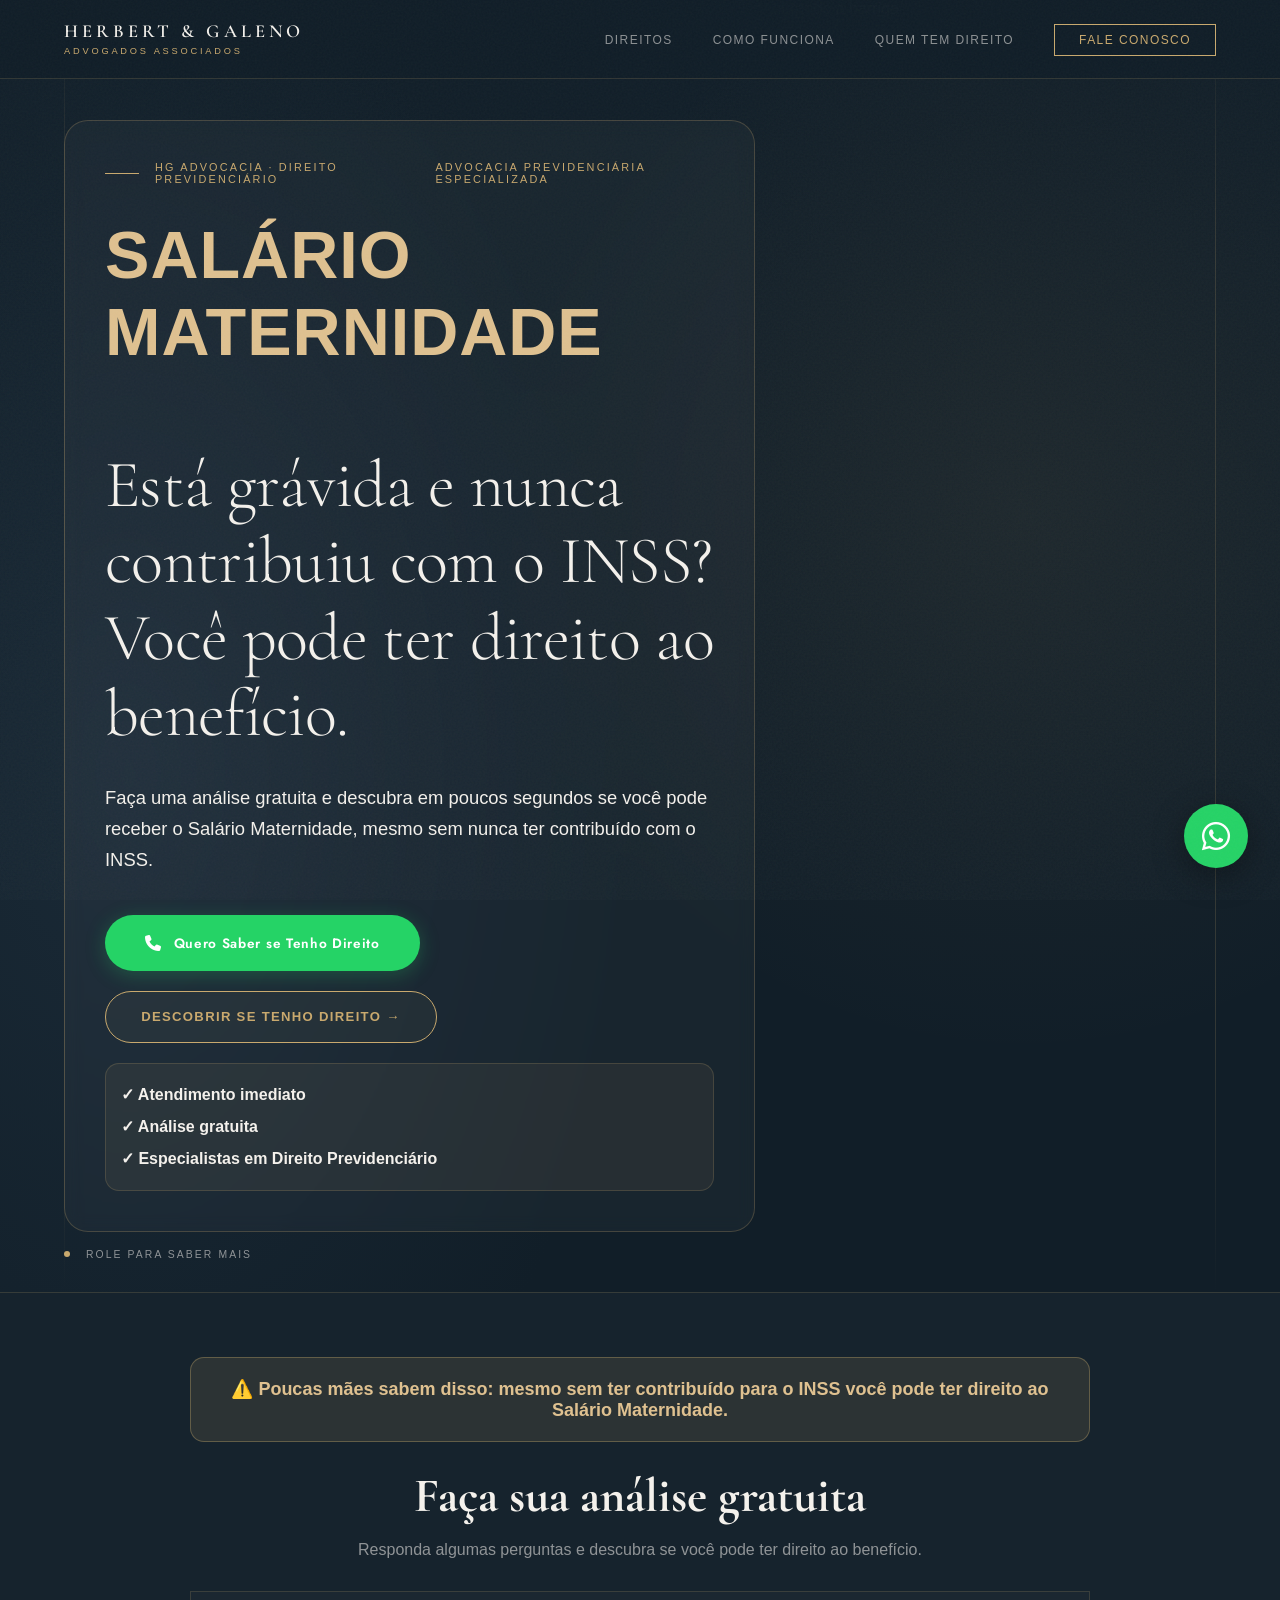
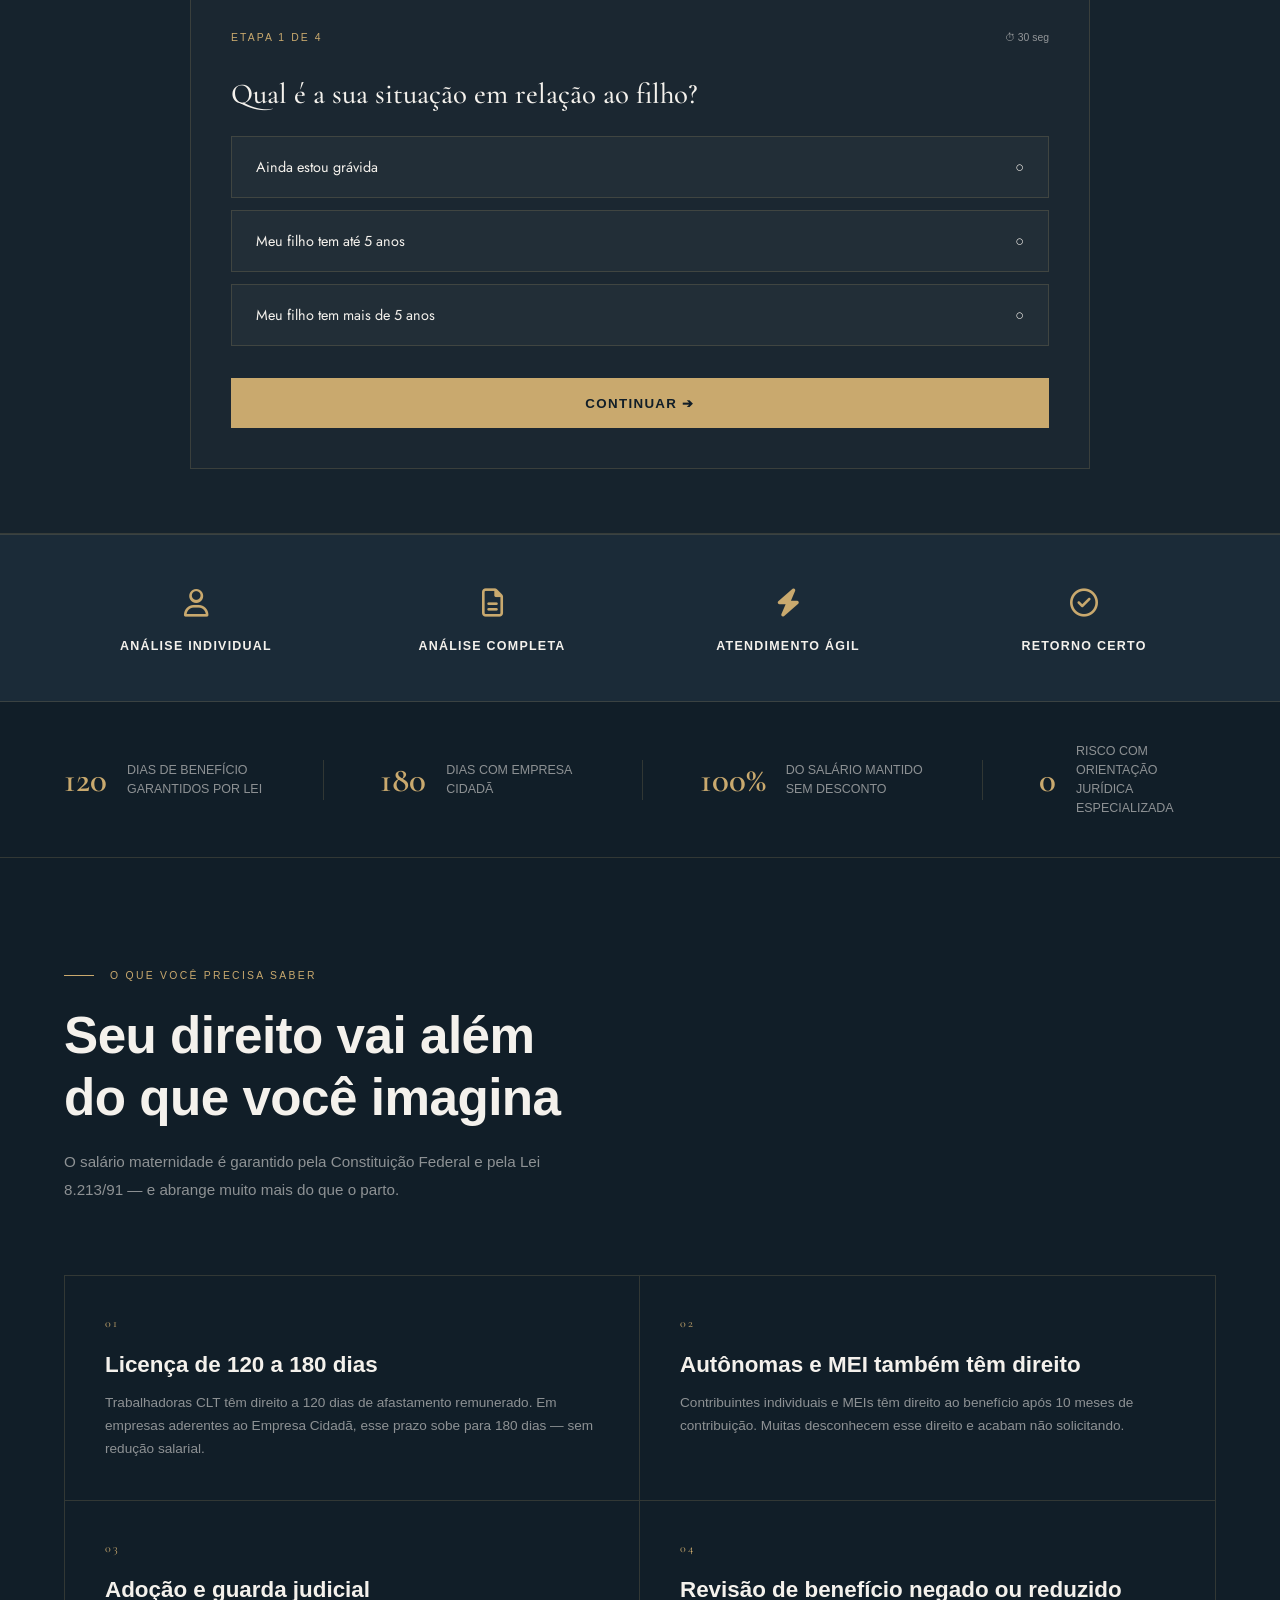
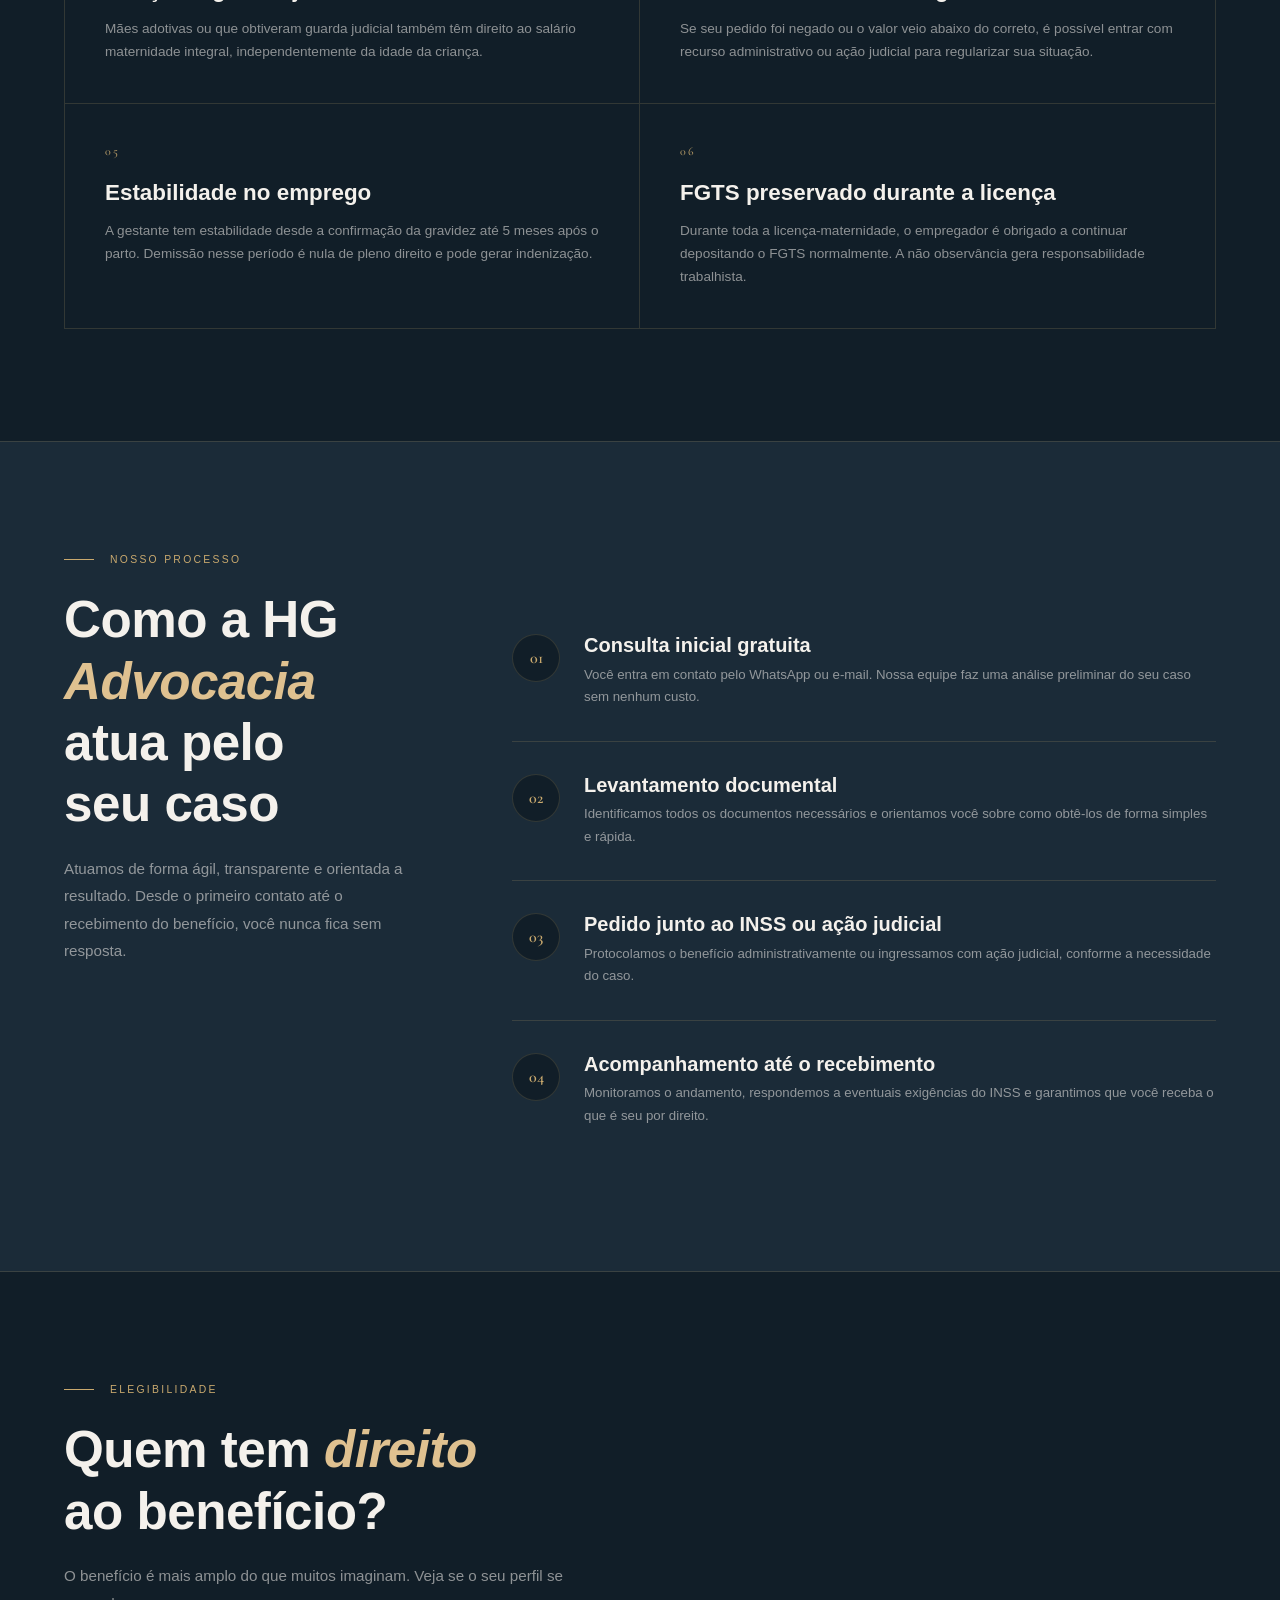
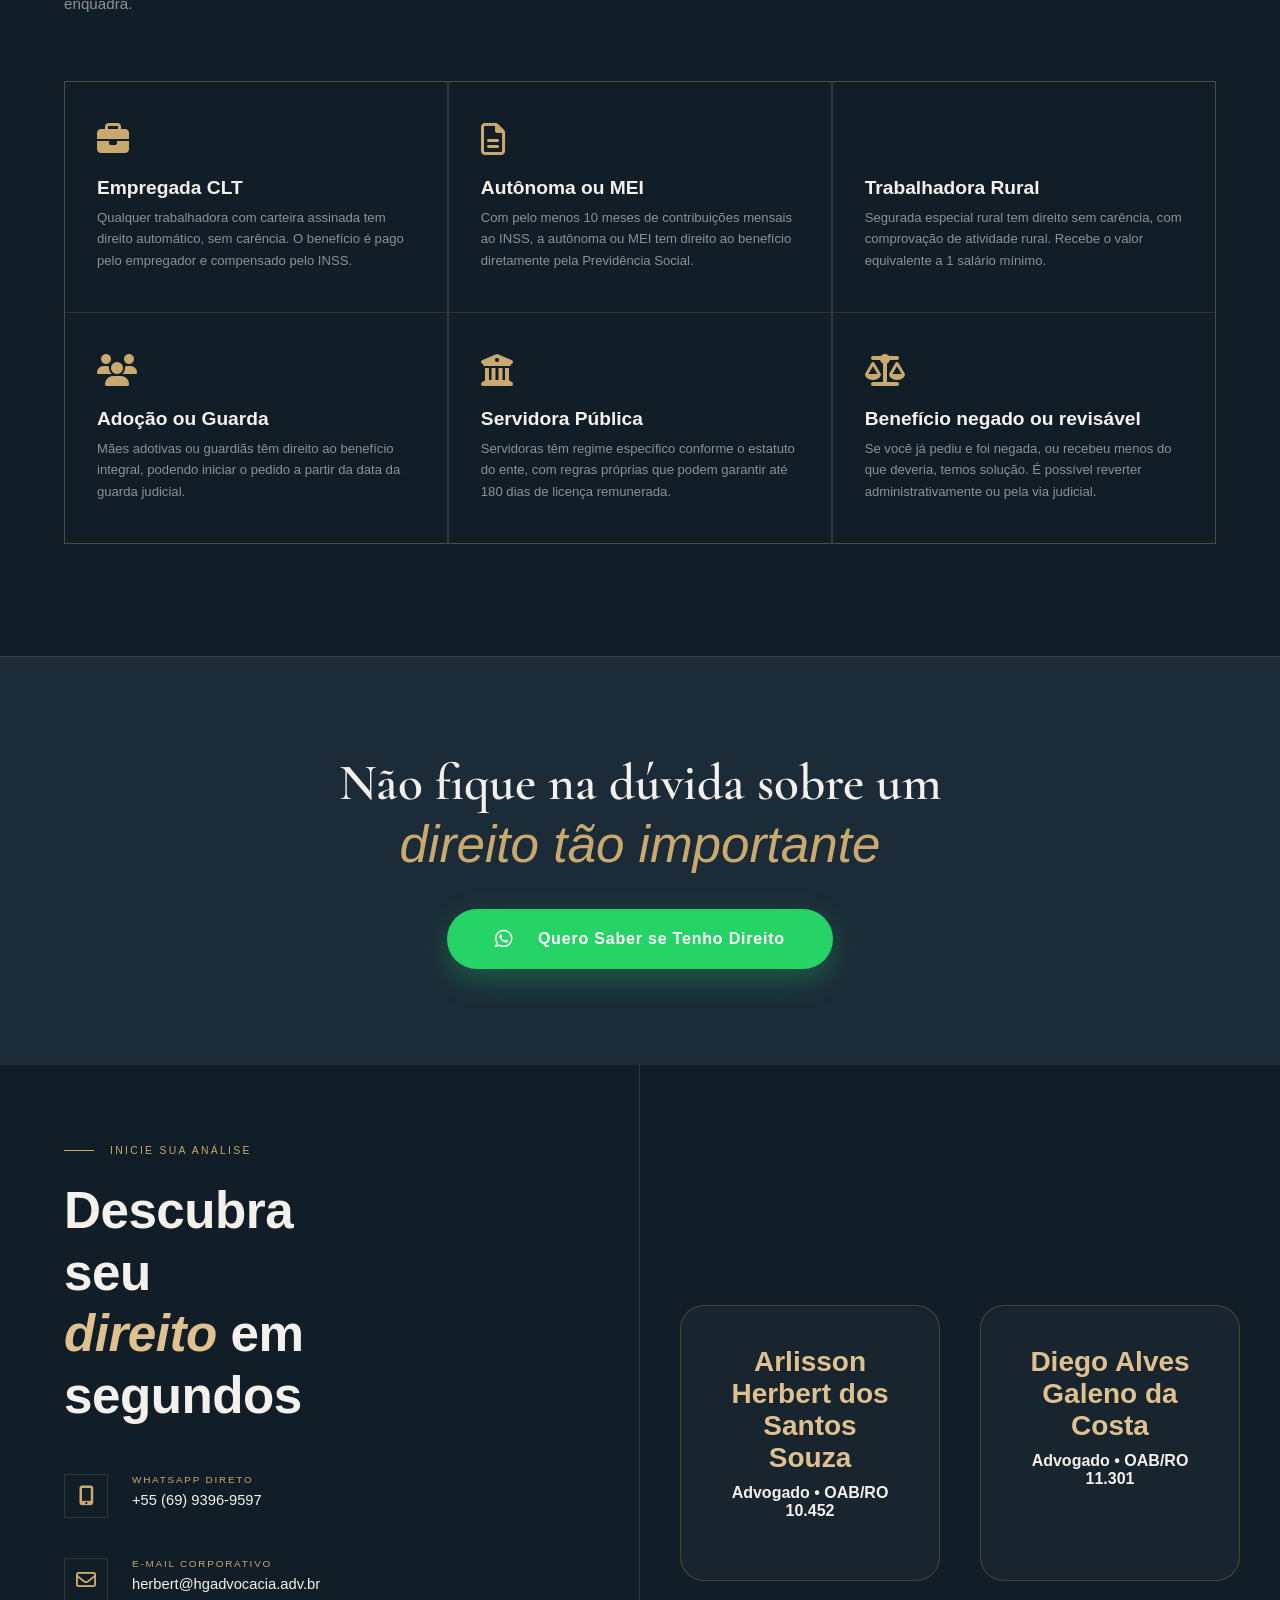
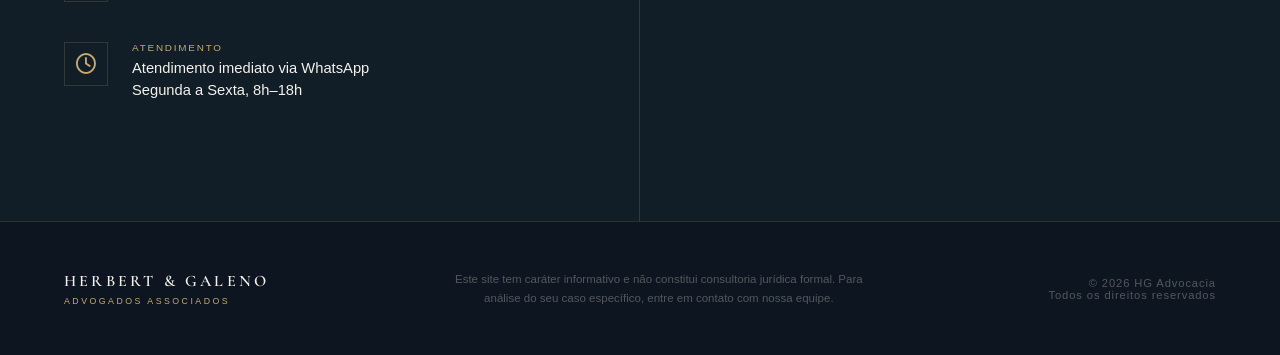
==== commit 6d28b012: "Update index.html" ====
--- a/index.html
+++ b/index.html
@@ -66,7 +66,7 @@
 </section>
 <section class="hero-form-section" id="contato">
 <div class="hero-form-container">
-<div class="urgencia-box">⚠️ Poucas mães sabem disso: mesmo sem nunca ter contribuído para o INSS você pode ter direito ao Salário Maternidade.</div><h2>Faça sua análise gratuita</h2>
+<div class="urgencia-box">⚠️ Poucas mães sabem disso: mesmo sem ter contribuído para o INSS você pode ter direito ao Salário Maternidade.</div><h2>Faça sua análise gratuita</h2>
 <p>Responda algumas perguntas e descubra se você pode ter direito ao benefício.</p>
 <div class="reveal" id="multistep-form">
             <div class="step-header">
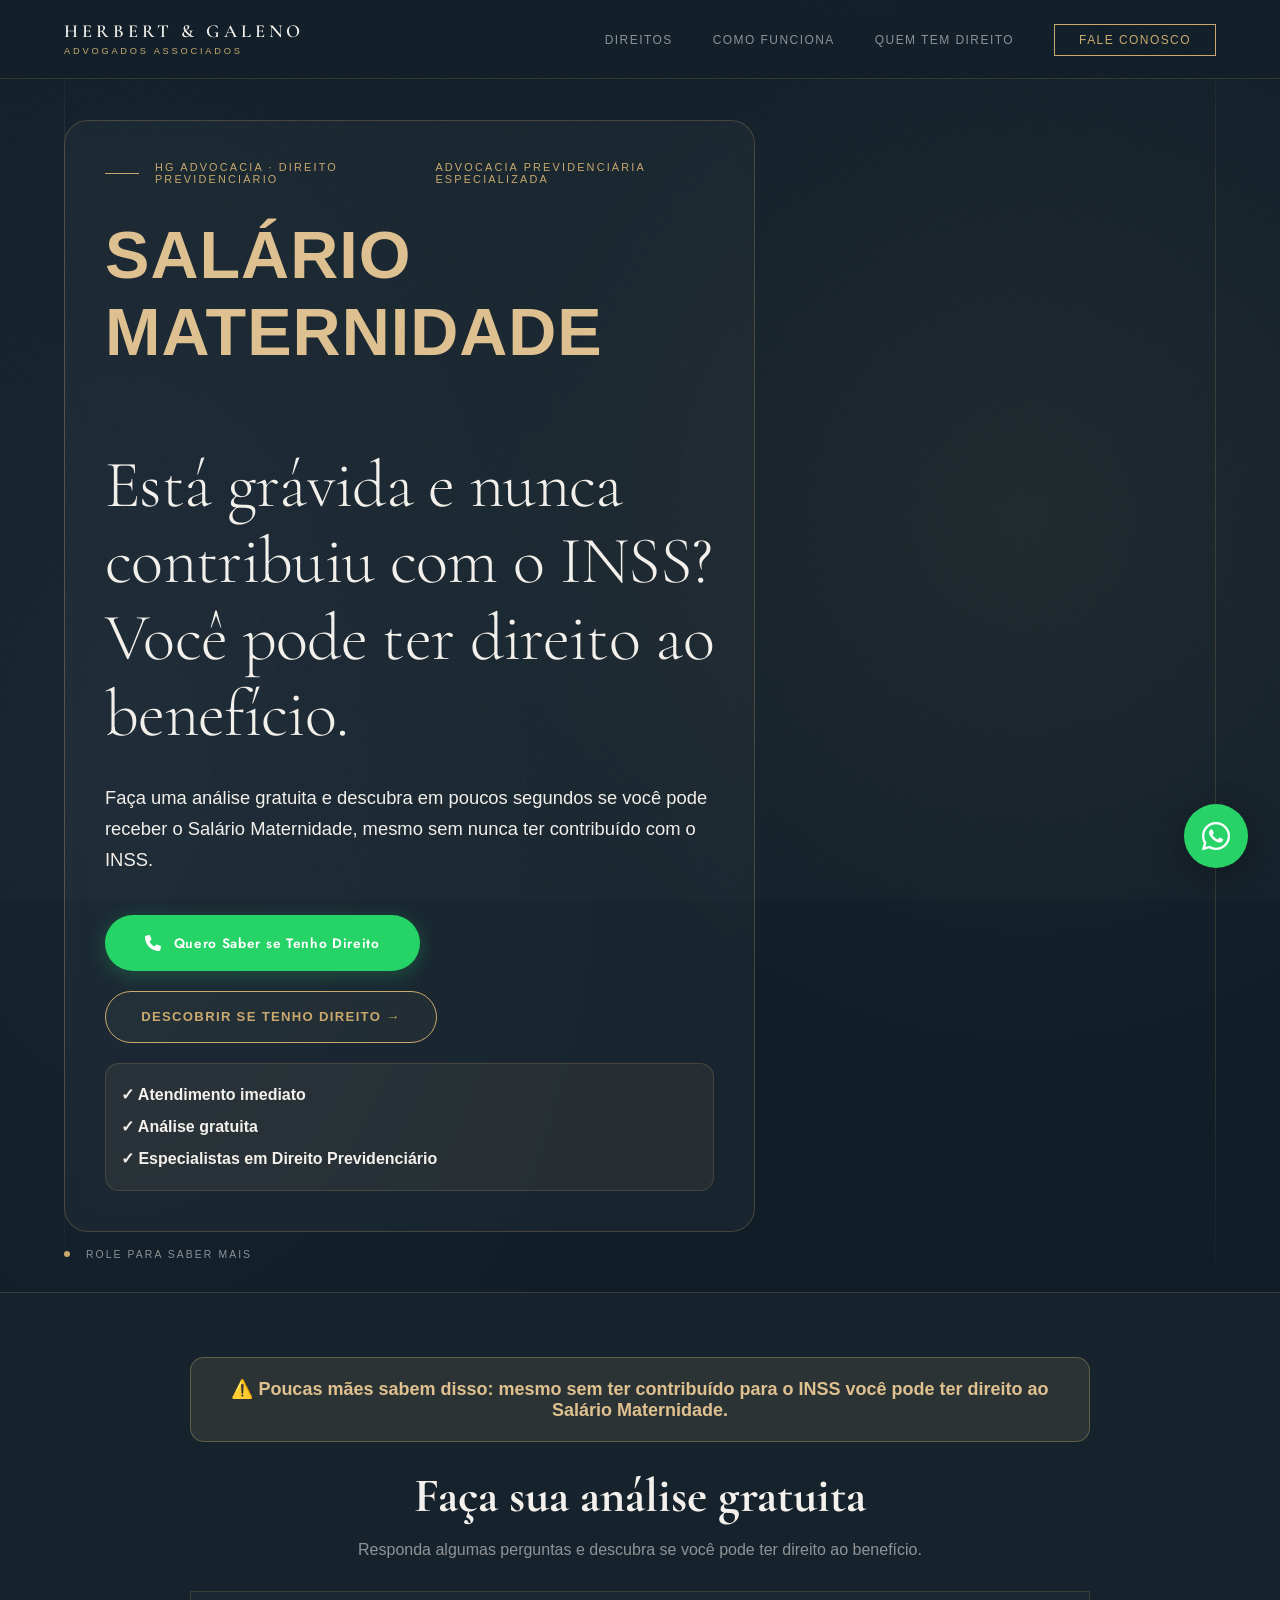
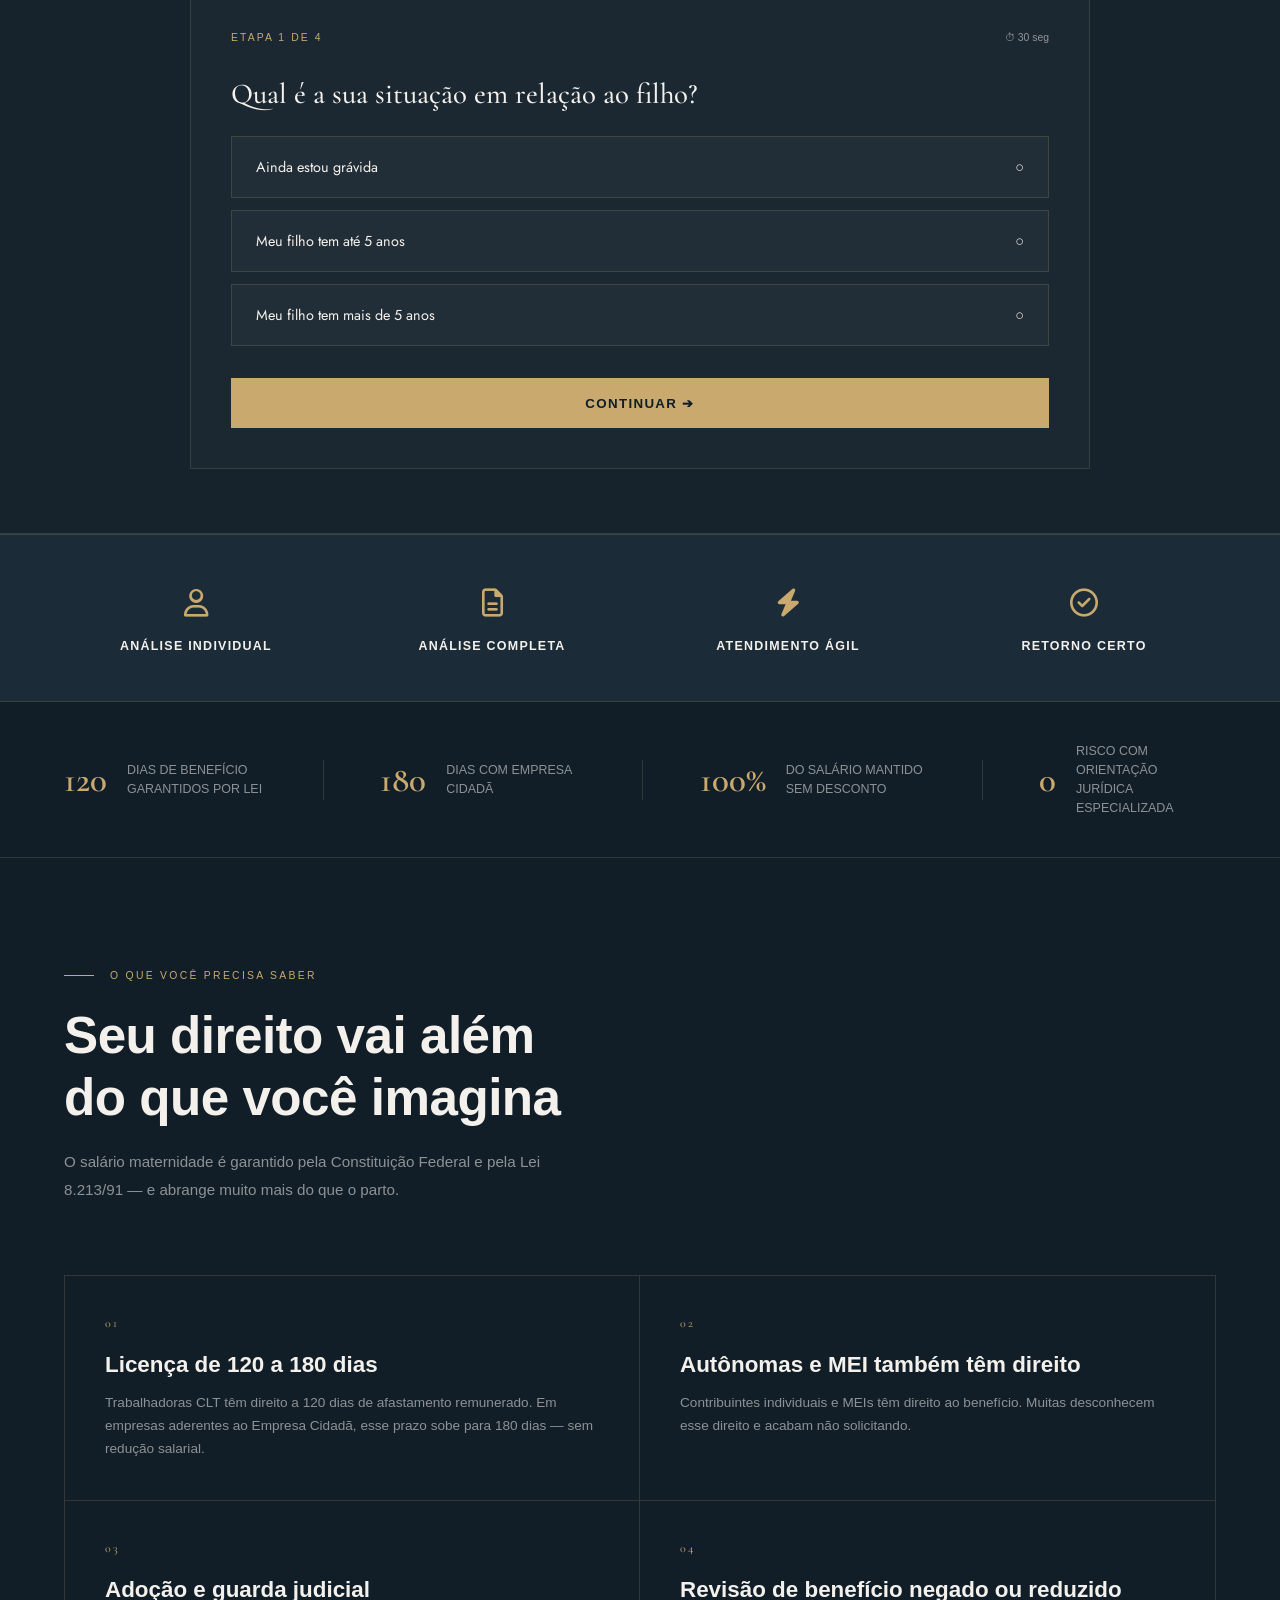
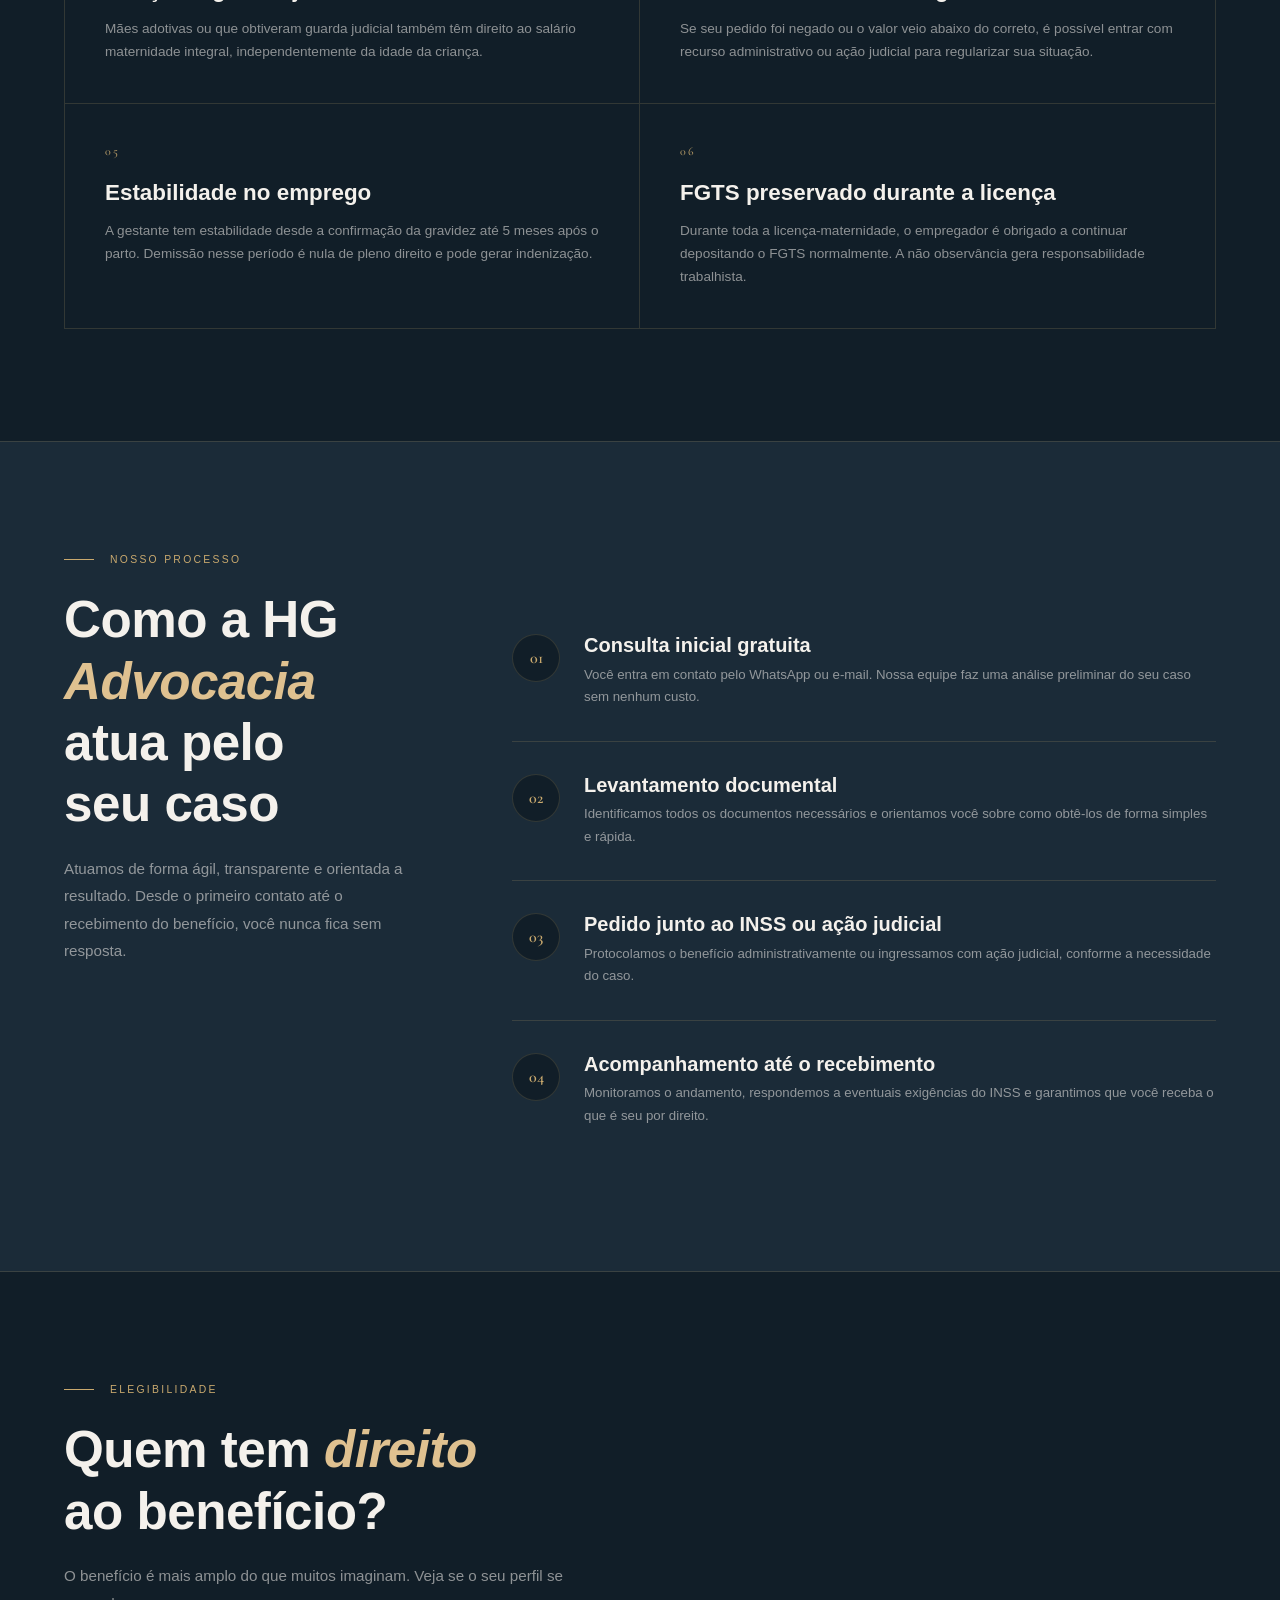
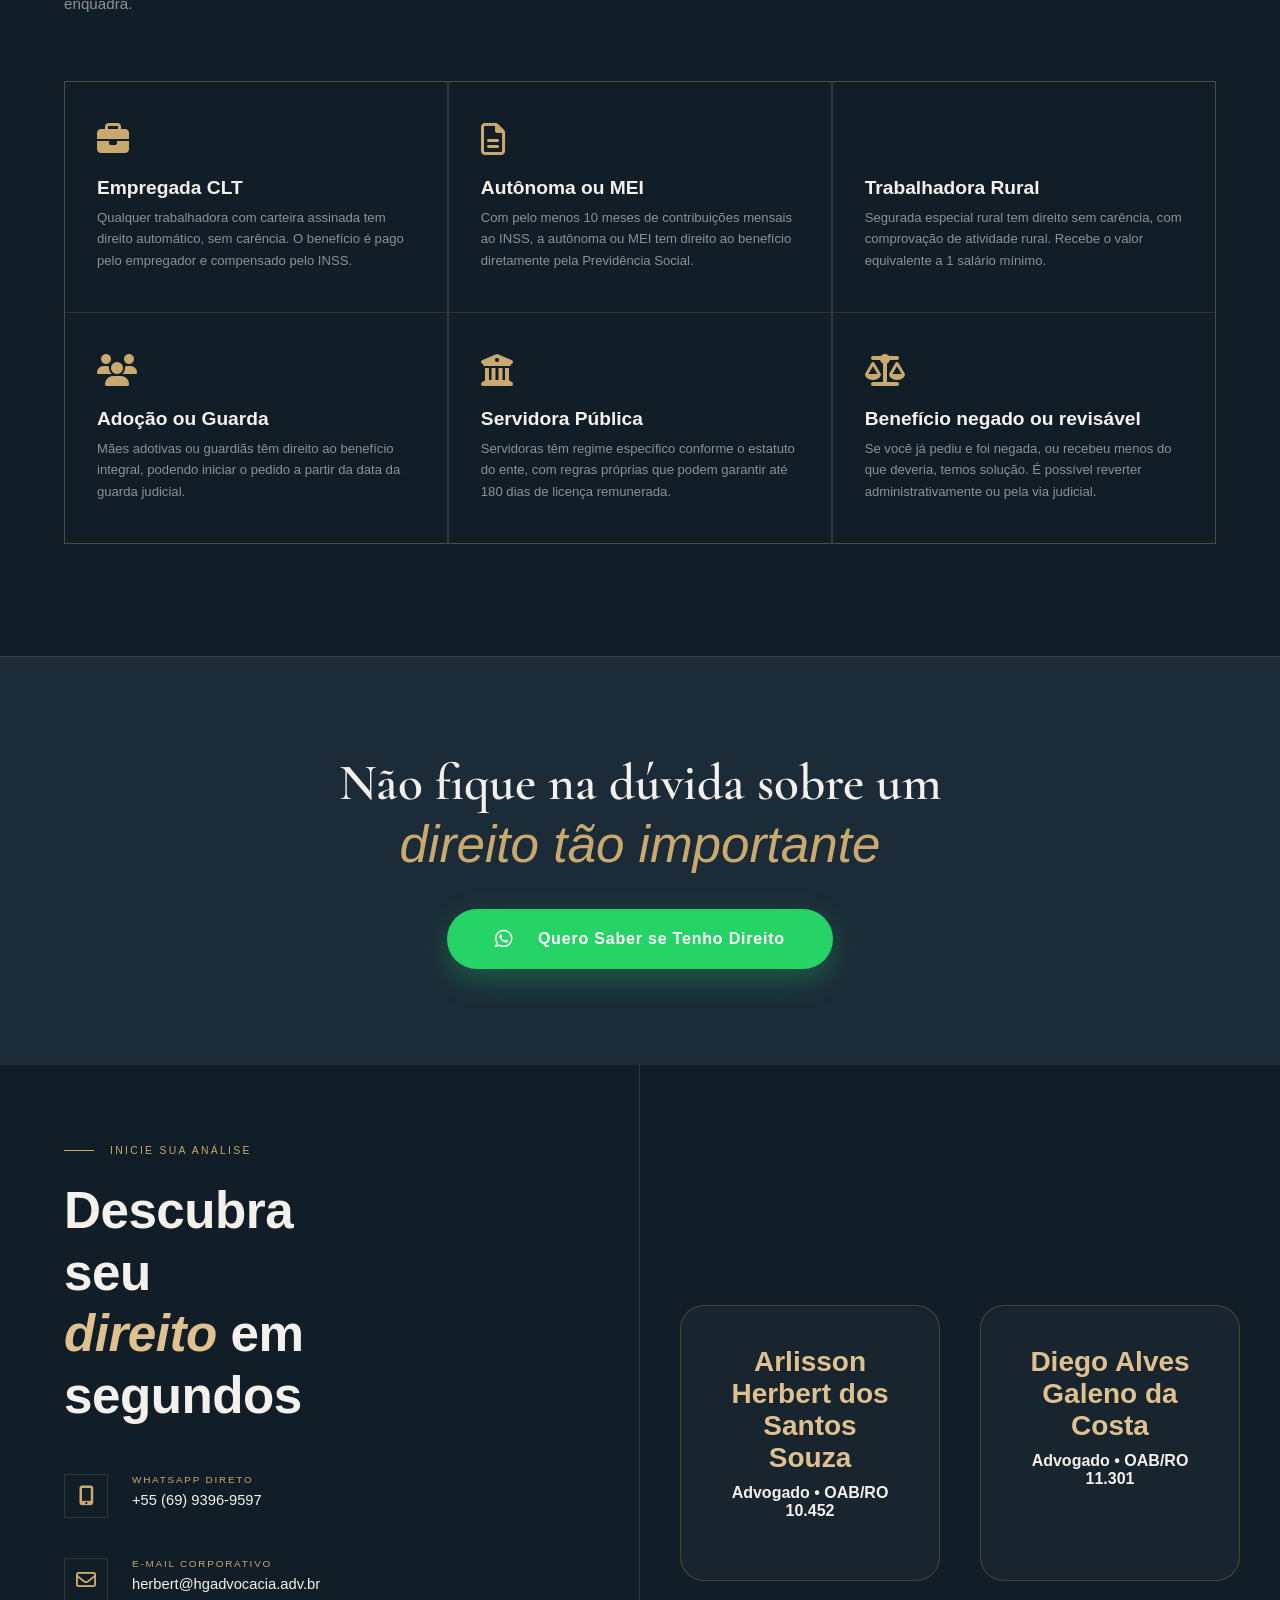
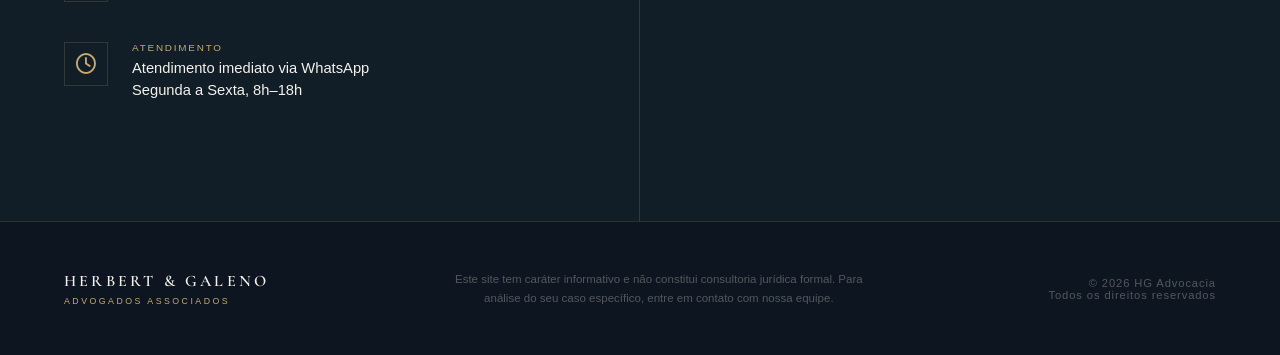
==== commit 99443961: "Update index.html" ====
--- a/index.html
+++ b/index.html
@@ -135,7 +135,7 @@
         <div class="direito-card reveal">
             <span class="dc-num">02</span>
             <h3 class="dc-title">Autônomas e MEI também têm direito</h3>
-            <p class="dc-text">Contribuintes individuais e MEIs têm direito ao benefício após 10 meses de contribuição. Muitas desconhecem esse direito e acabam não solicitando.</p>
+            <p class="dc-text">Contribuintes individuais e MEIs têm direito ao benefício. Muitas desconhecem esse direito e acabam não solicitando.</p>
         </div>
         <div class="direito-card reveal">
             <span class="dc-num">03</span>
--- a/style.css
+++ b/style.css
@@ -88,13 +88,14 @@
         }
 
         .hero-bg {
-          position: absolute; inset: 0;
-          background:
-            radial-gradient(ellipse 60% 60% at 80% 40%, rgba(201,169,110,0.07) 0%, transparent 70%),
-            radial-gradient(ellipse 50% 80% at 10% 60%, rgba(27,43,56,0.9) 0%, transparent 80%);
-          pointer-events: none;
-          z-index: 1;
-        }
+    position: absolute;
+    inset: 0;
+    background: 
+        radial-gradient(ellipse 60% 60% at 80% 40%, rgba(201,169,110,0.07) 0%, transparent 70%),
+        radial-gradient(ellipse 50% 80% at 10% 60%, rgba(27,43,56,0.5) 0%, transparent 80%); /* Mudei de 0.9 para 0.5 */
+    pointer-events: none;
+    z-index: 1;
+}
 
         .hero-image-wrap {
           position: absolute; top: 0; right: 0; width: 45%; height: 100%;
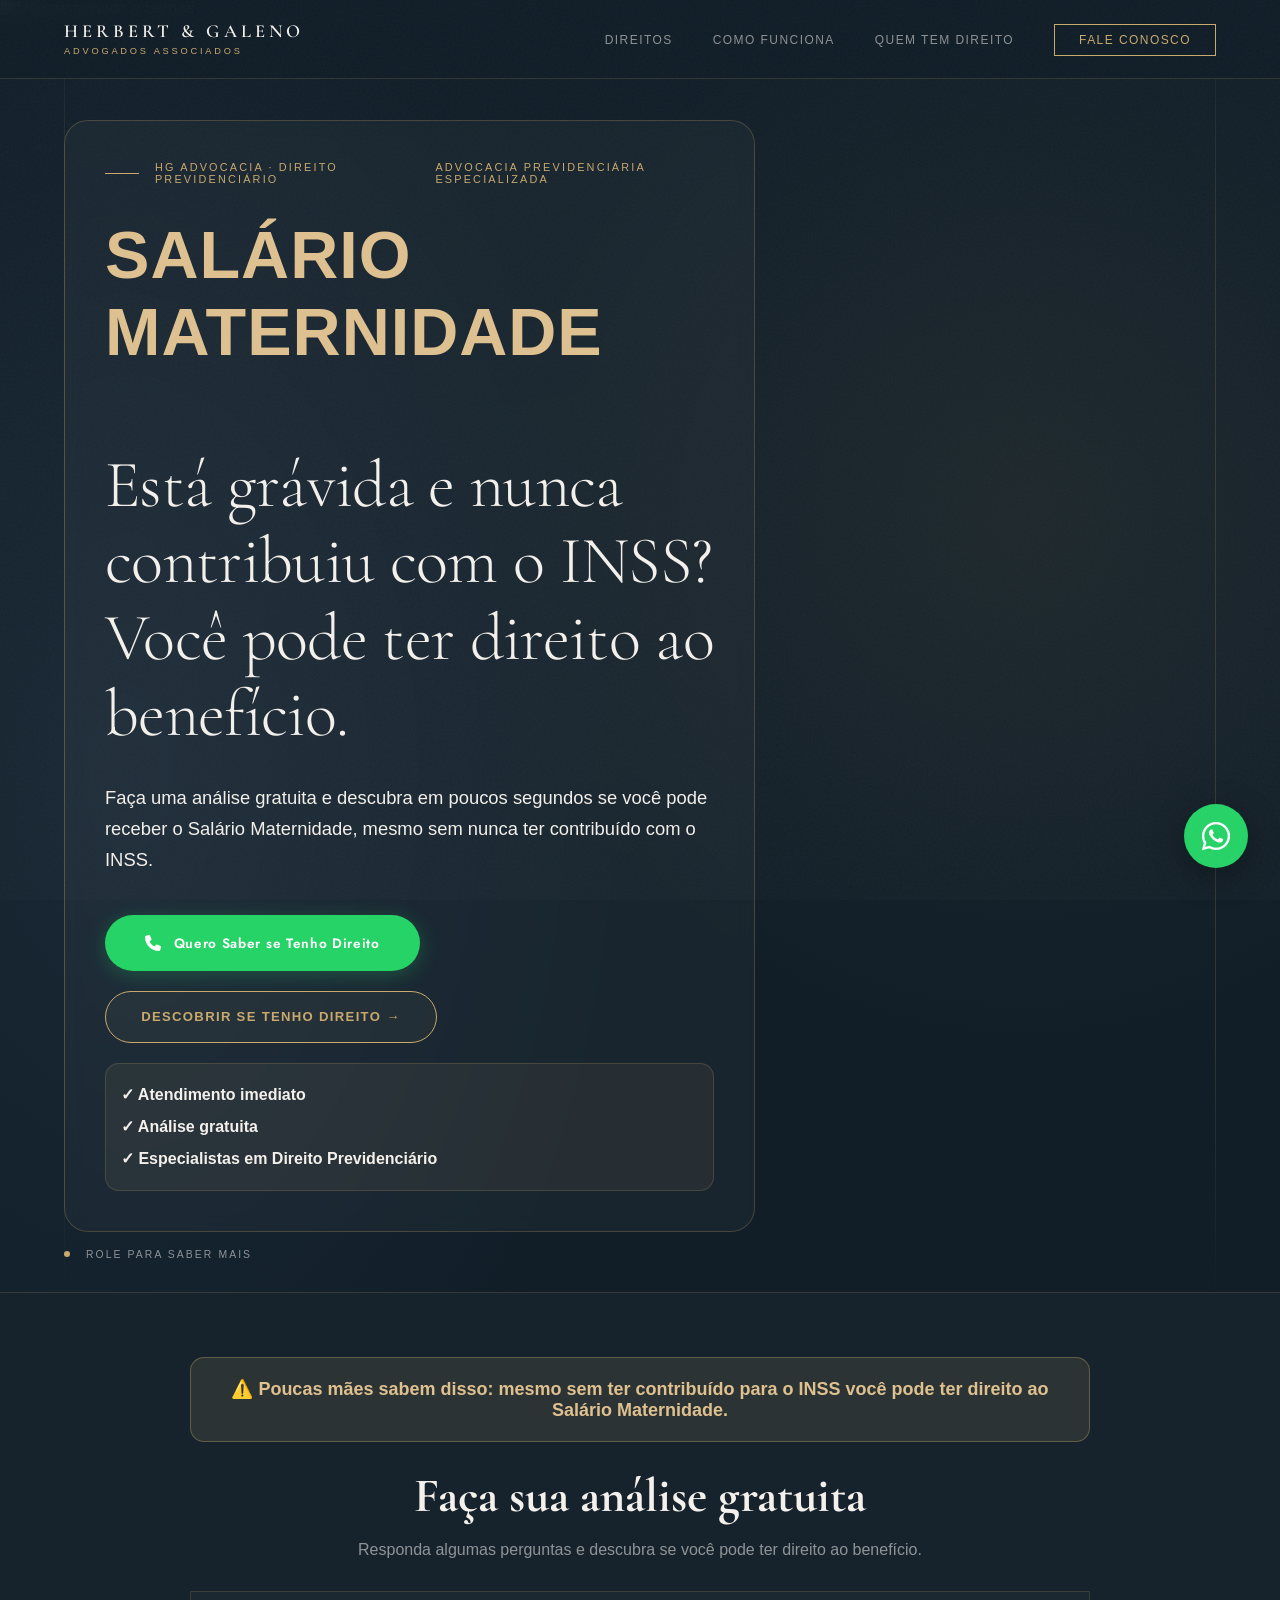
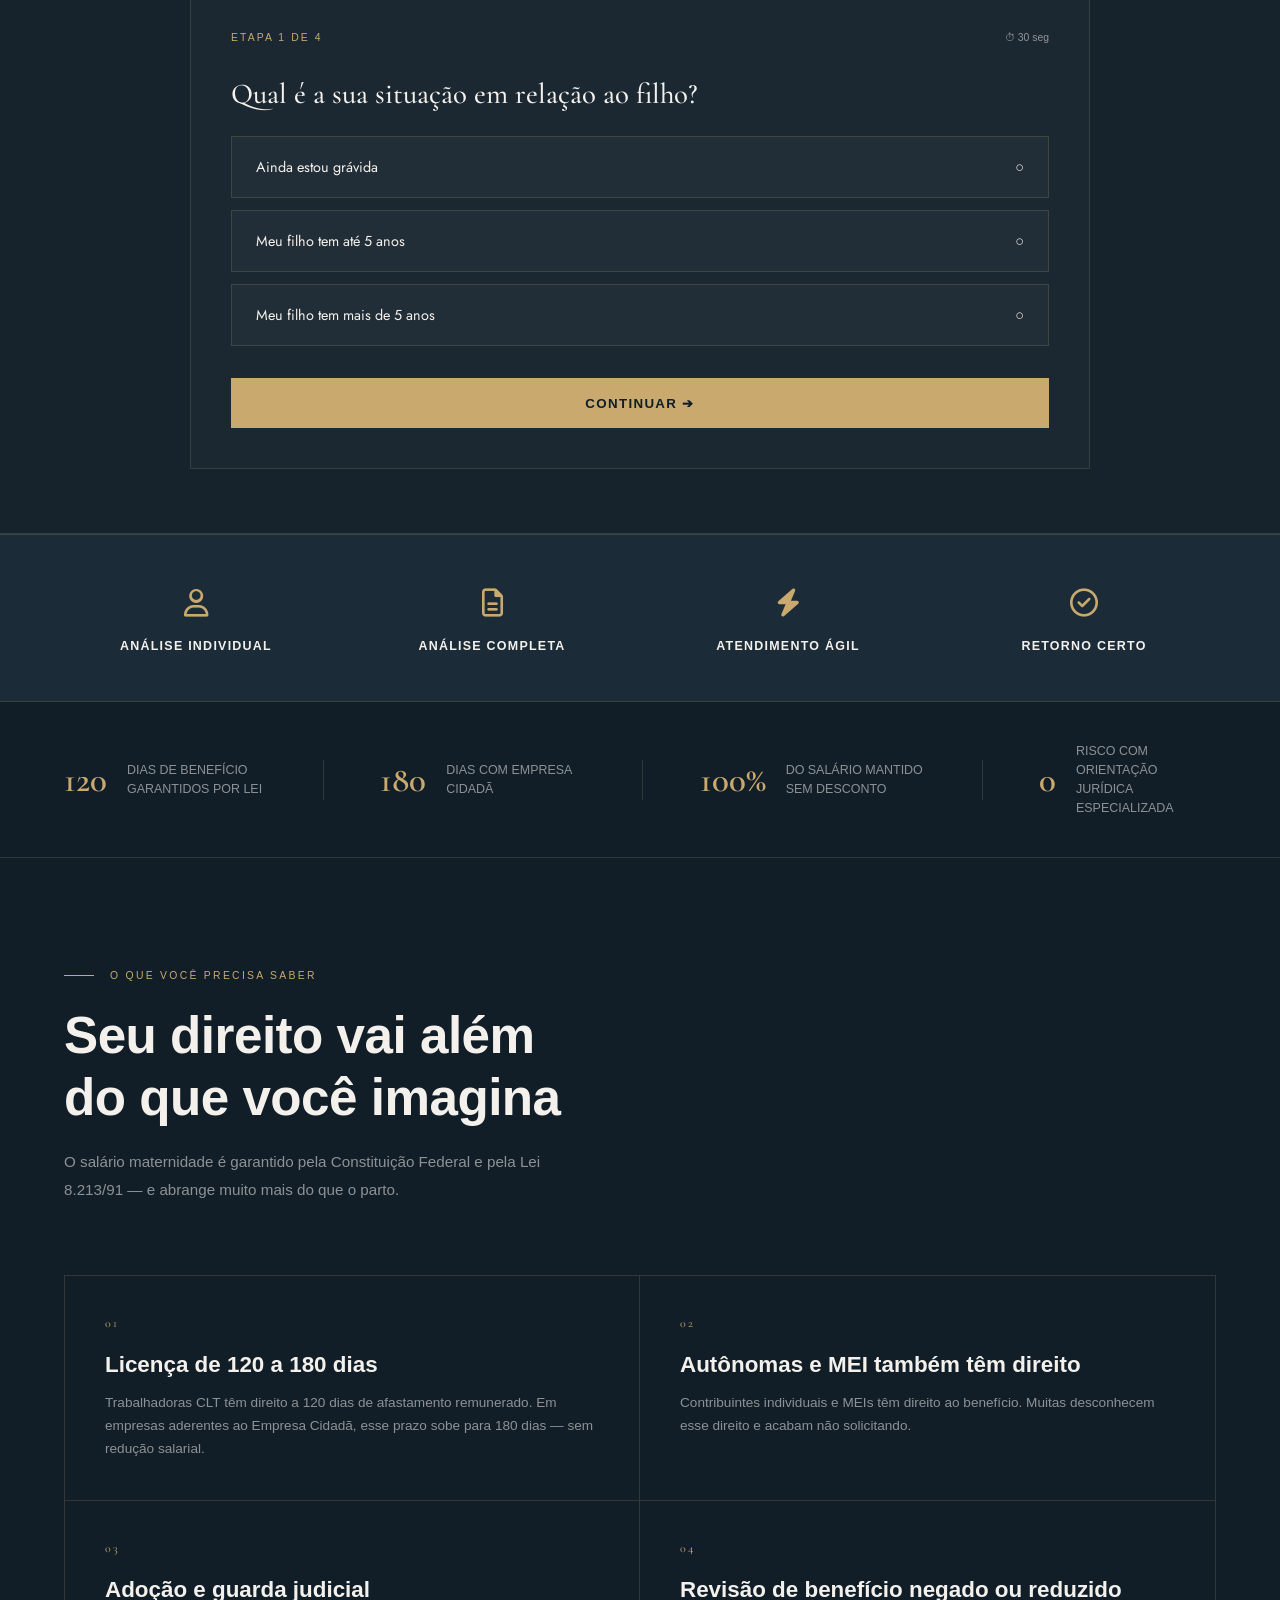
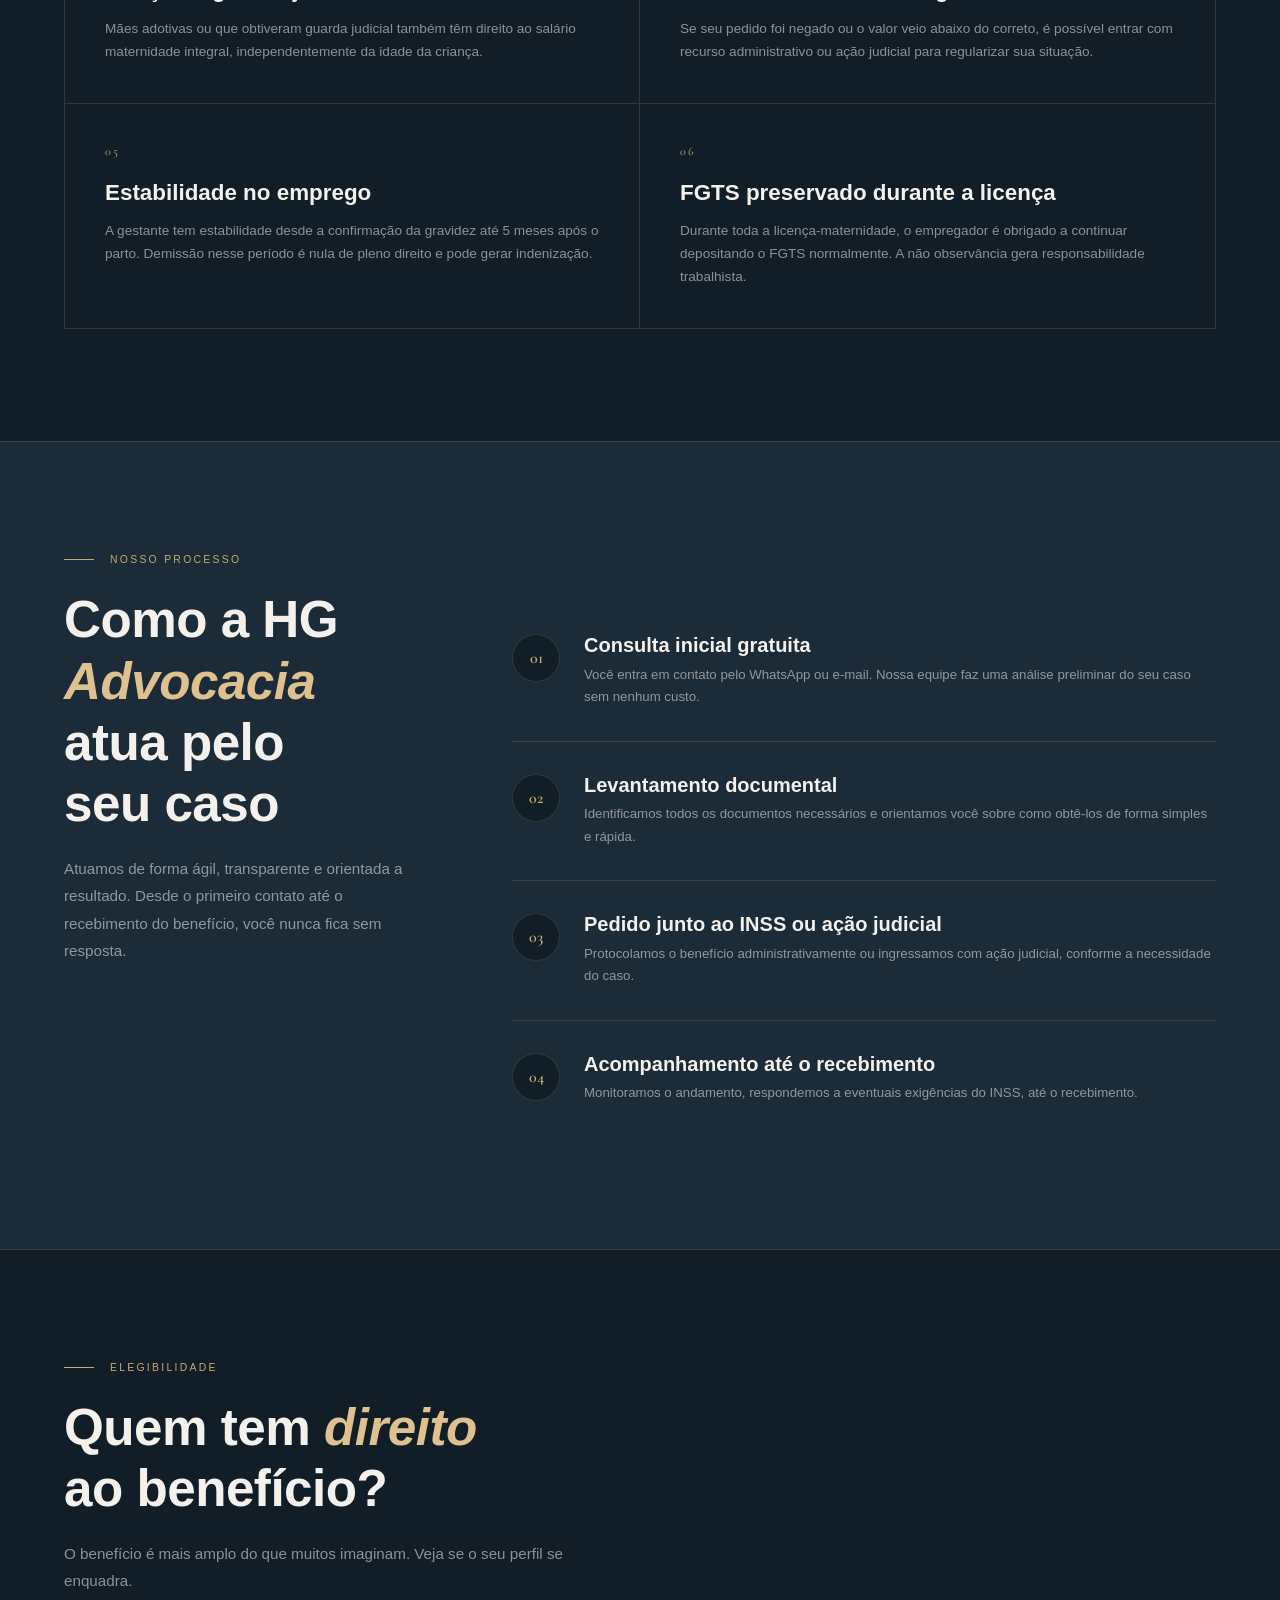
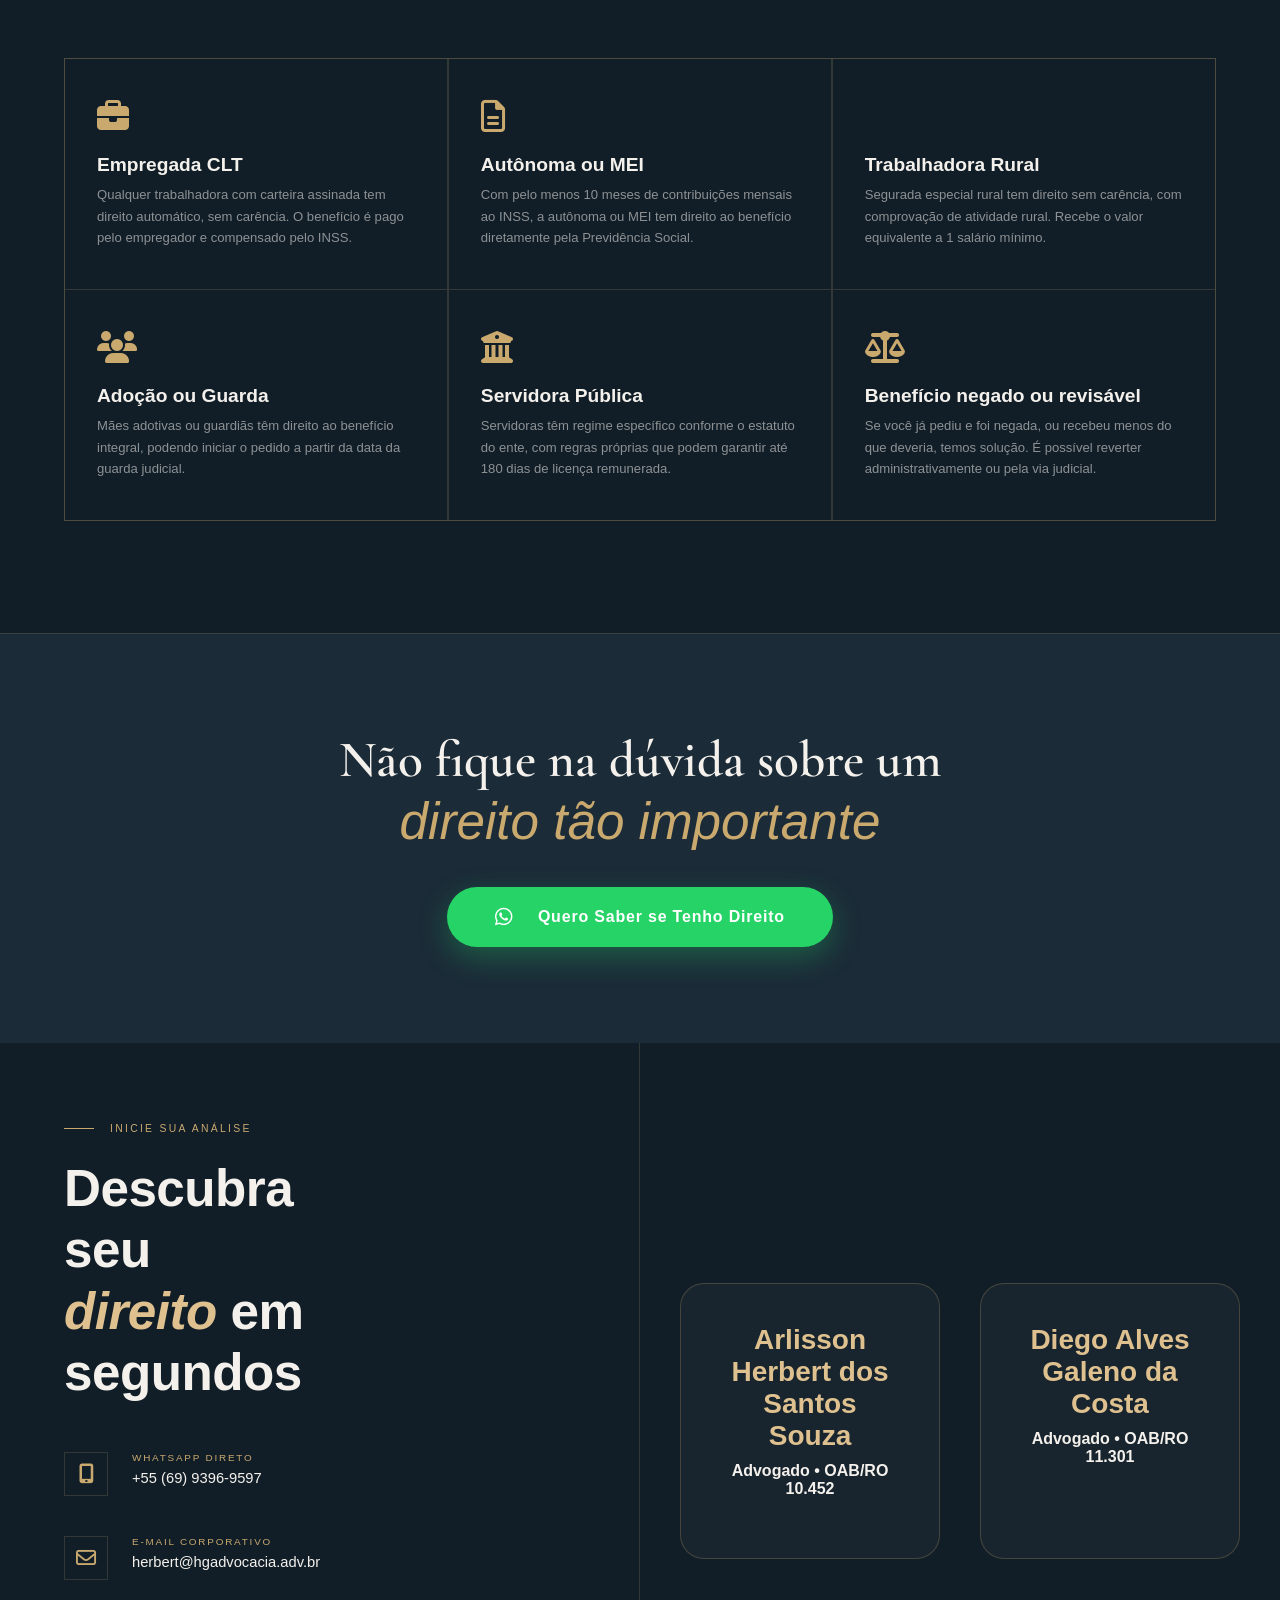
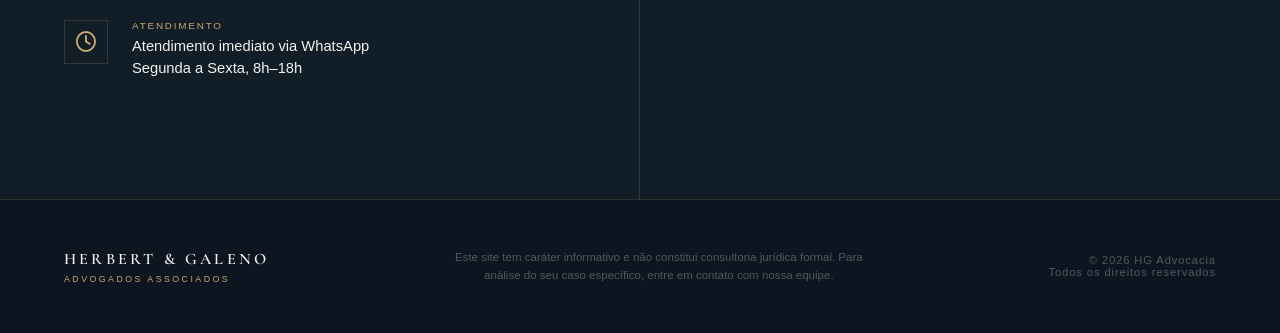
==== commit 76ac4d14: "Update index.html" ====
--- a/index.html
+++ b/index.html
@@ -193,7 +193,7 @@
                 <div class="step-circle">04</div>
                 <div class="step-body">
                     <h4>Acompanhamento até o recebimento</h4>
-                    <p>Monitoramos o andamento, respondemos a eventuais exigências do INSS e garantimos que você receba o que é seu por direito.</p>
+                    <p>Monitoramos o andamento, respondemos a eventuais exigências do INSS, até o recebimento.</p>
                 </div>
             </div>
         </div>
--- a/style.css
+++ b/style.css
@@ -87,22 +87,32 @@
           position: relative; overflow: hidden;
         }
 
-        .hero-bg {
+       .hero-bg {
     position: absolute;
     inset: 0;
     background: 
         radial-gradient(ellipse 60% 60% at 80% 40%, rgba(201,169,110,0.07) 0%, transparent 70%),
-        radial-gradient(ellipse 50% 80% at 10% 60%, rgba(27,43,56,0.5) 0%, transparent 80%); /* Mudei de 0.9 para 0.5 */
+        radial-gradient(ellipse 50% 80% at 10% 60%, rgba(27,43,56,0.8) 0%, transparent 80%);
     pointer-events: none;
-    z-index: 1;
-}
-
-        .hero-image-wrap {
-          position: absolute; top: 0; right: 0; width: 45%; height: 100%;
-          z-index: 0; opacity: 0.4;
-          mask-image: linear-gradient(to left, black 60%, transparent);
-          -webkit-mask-image: linear-gradient(to left, black 60%, transparent);
-        }
+    z-index: 1; /* Mantemos aqui, mas vamos colocar a imagem acima dele */
+}
+
+.hero-image-wrap {
+    position: absolute;
+    top: 0;
+    right: 0;
+    width: 100%; /* Mudou de 45% para 100% para preencher o fundo no celular */
+    height: 100%;
+    z-index: 2;  /* Mudou de 0 para 2 para ficar ACIMA do fundo escuro */
+    opacity: 0.35; /* Controle aqui o quanto a imagem vai aparecer (0.35 é 35%) */
+}
+
+/* Garante que a imagem de dentro se comporte como background */
+.hero-image-wrap img {
+    width: 100%;
+    height: 100%;
+    object-fit: cover; 
+}
 
         .hero-image-wrap img { width: 100%; height: 100%; object-fit: cover; }
 
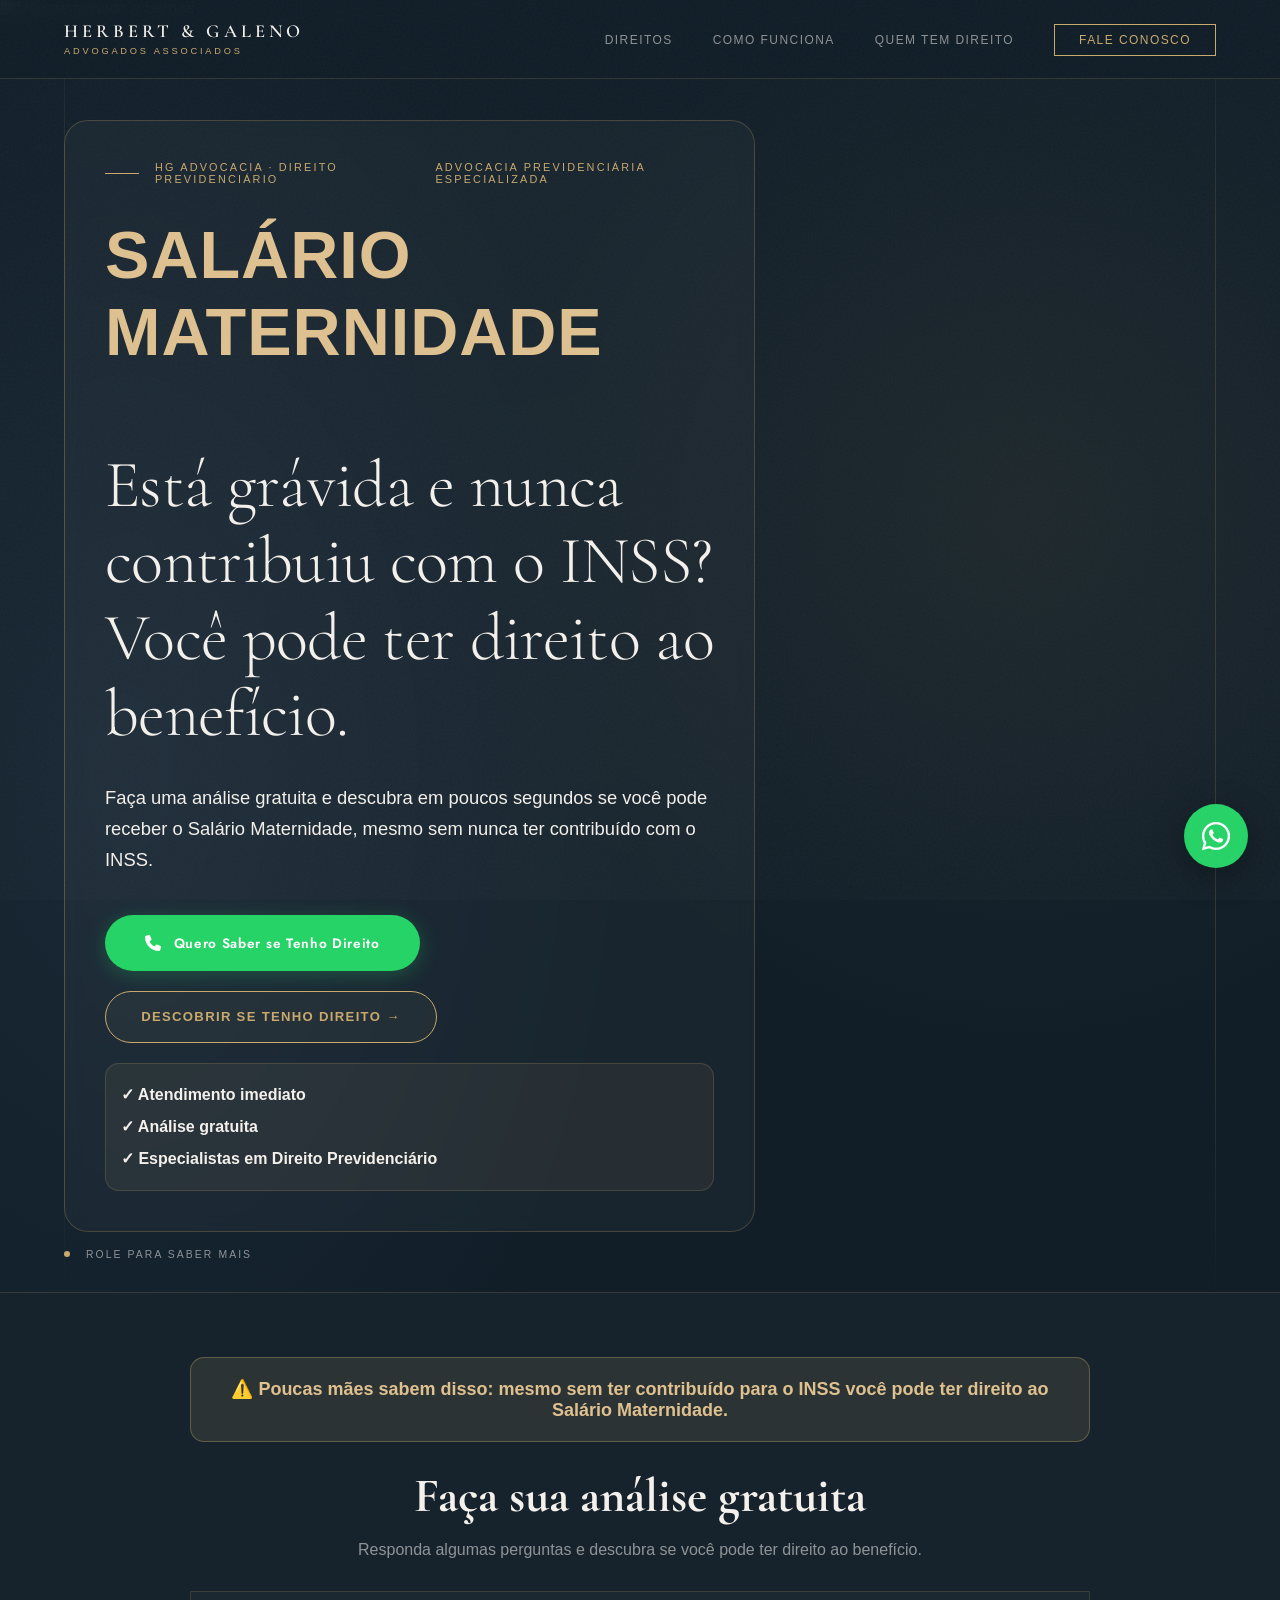
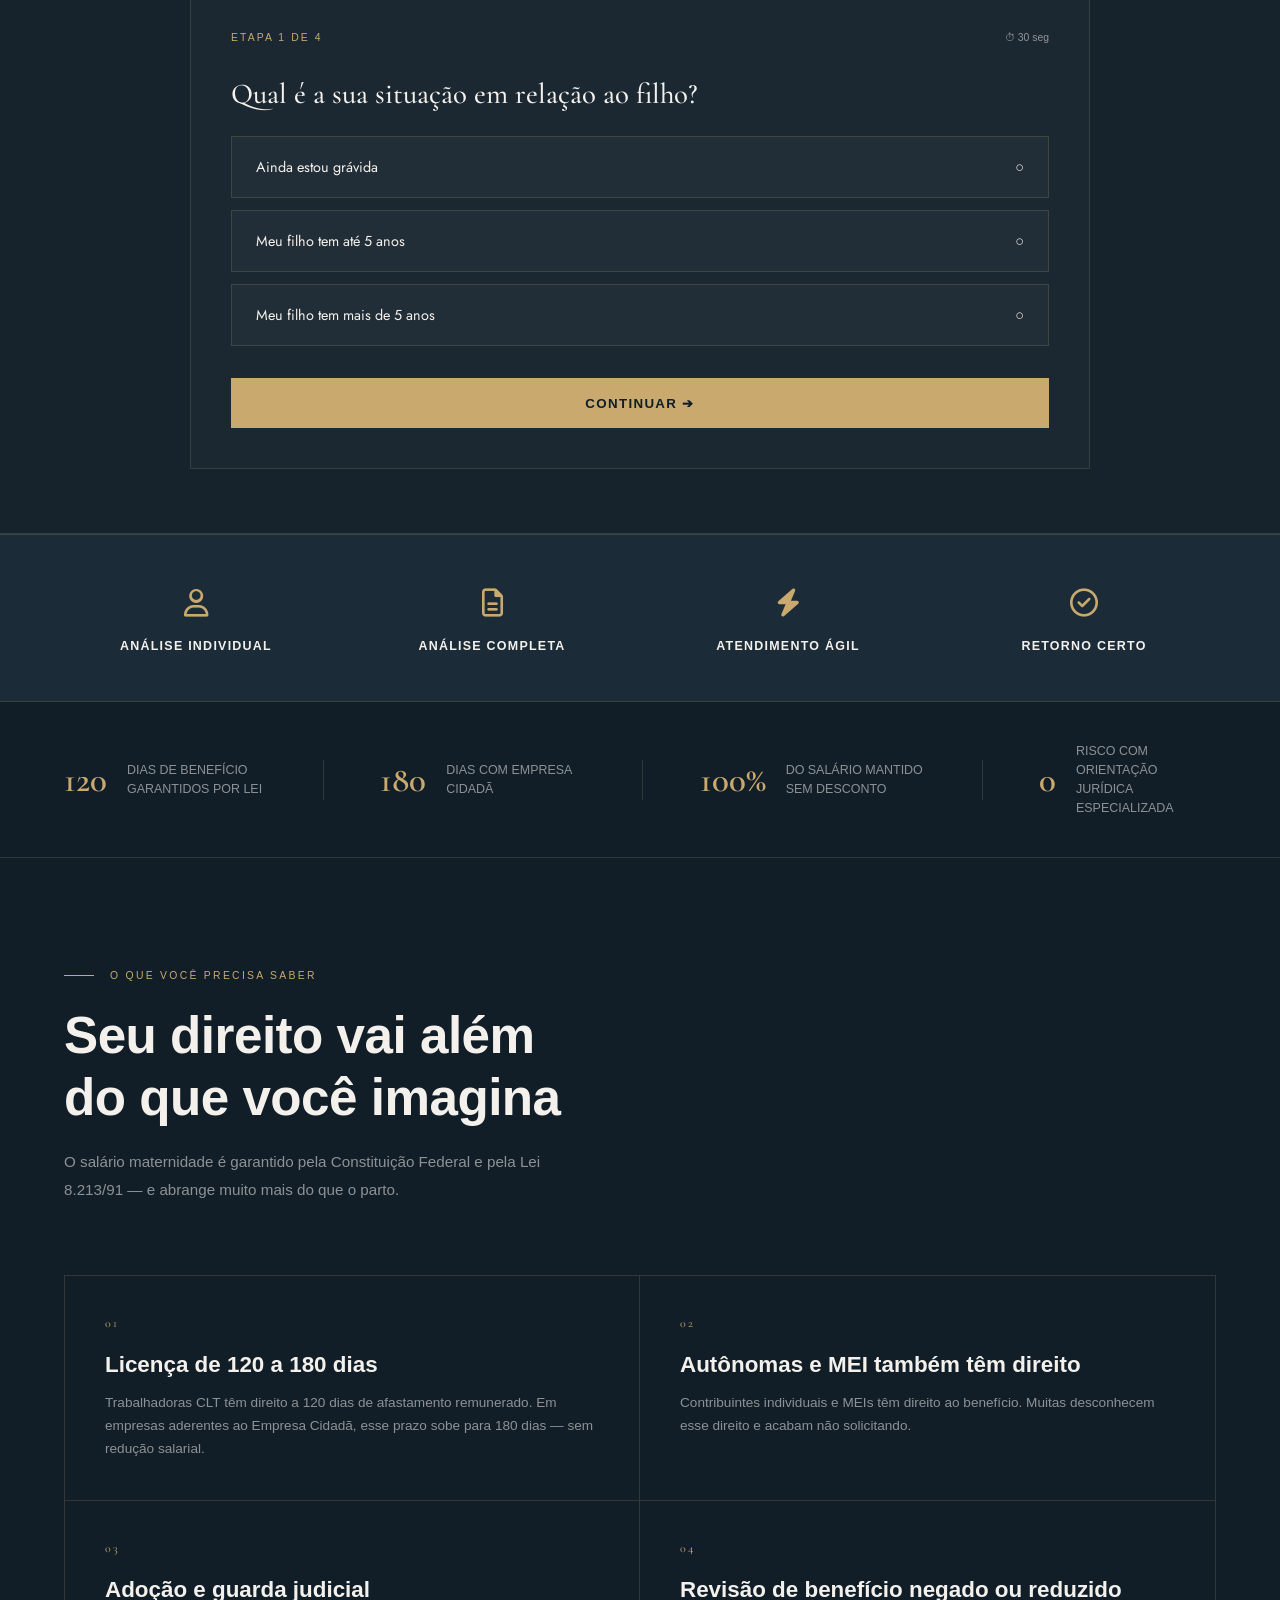
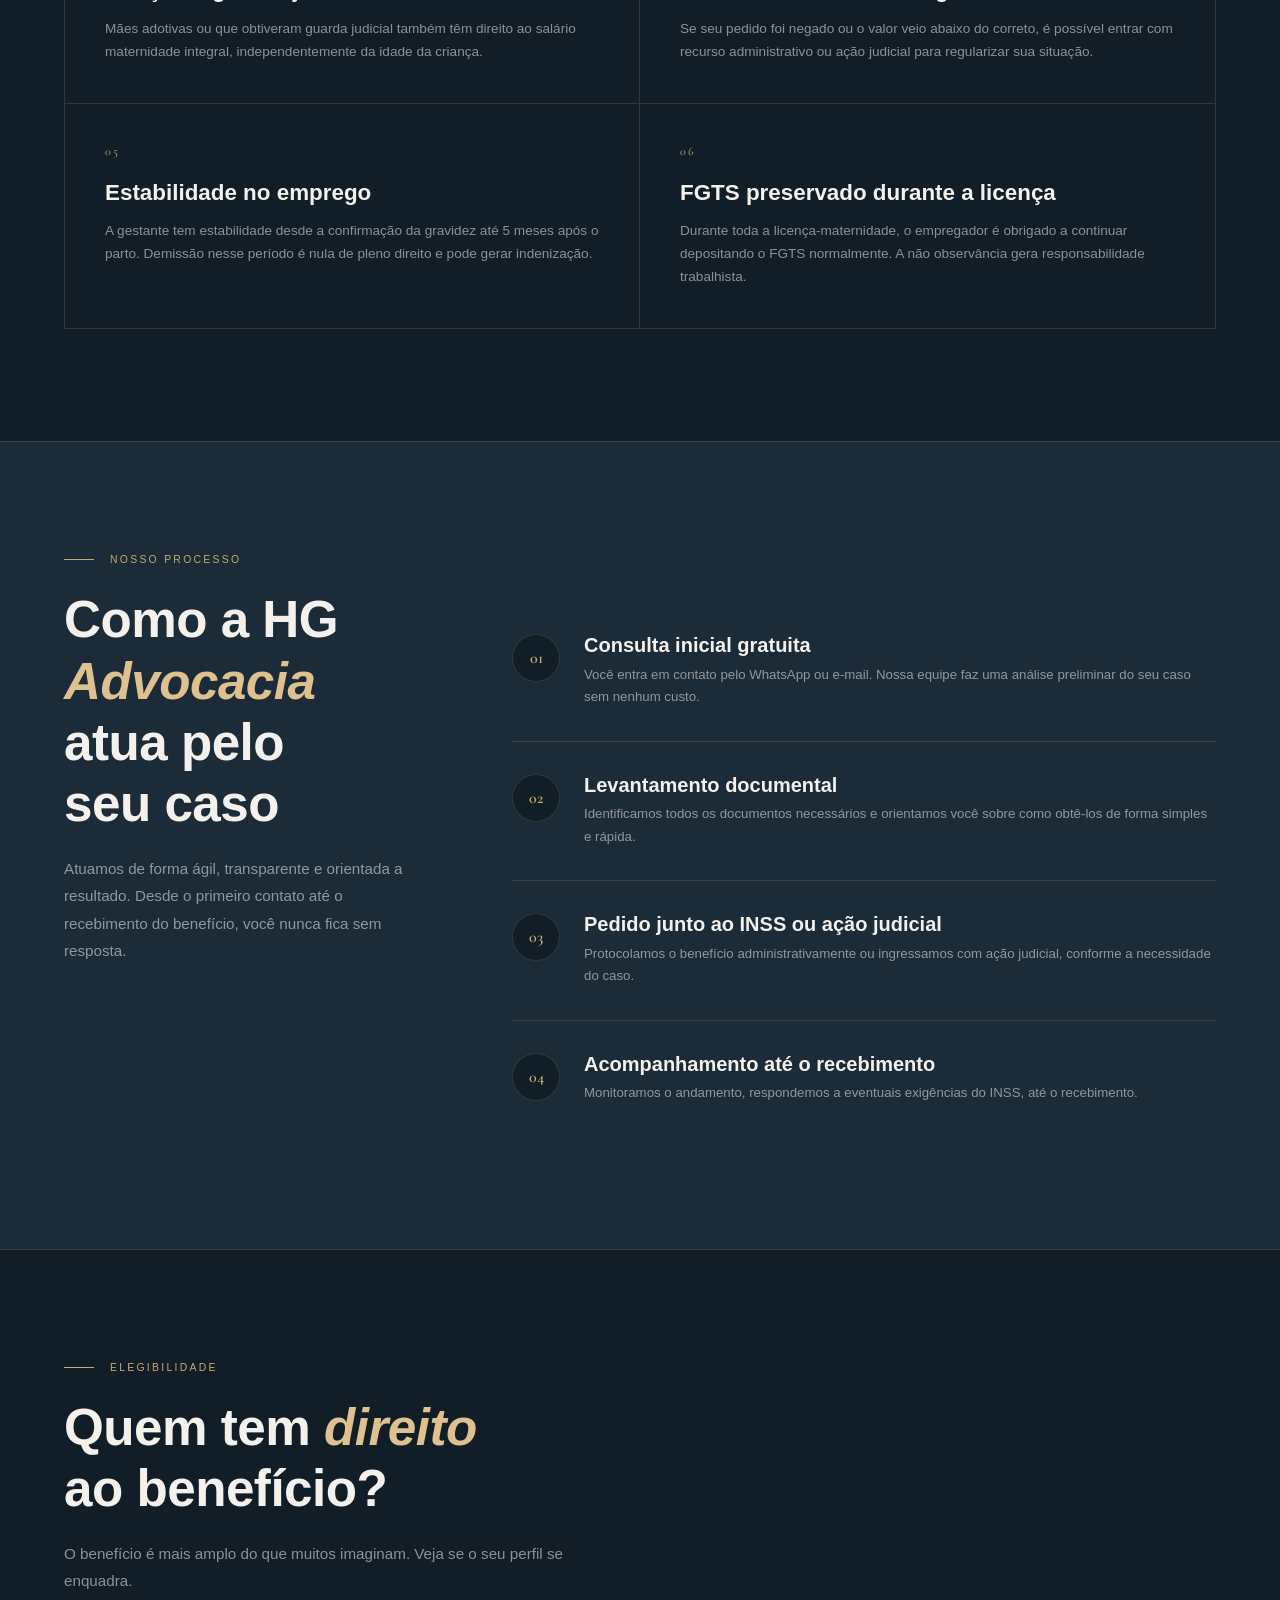
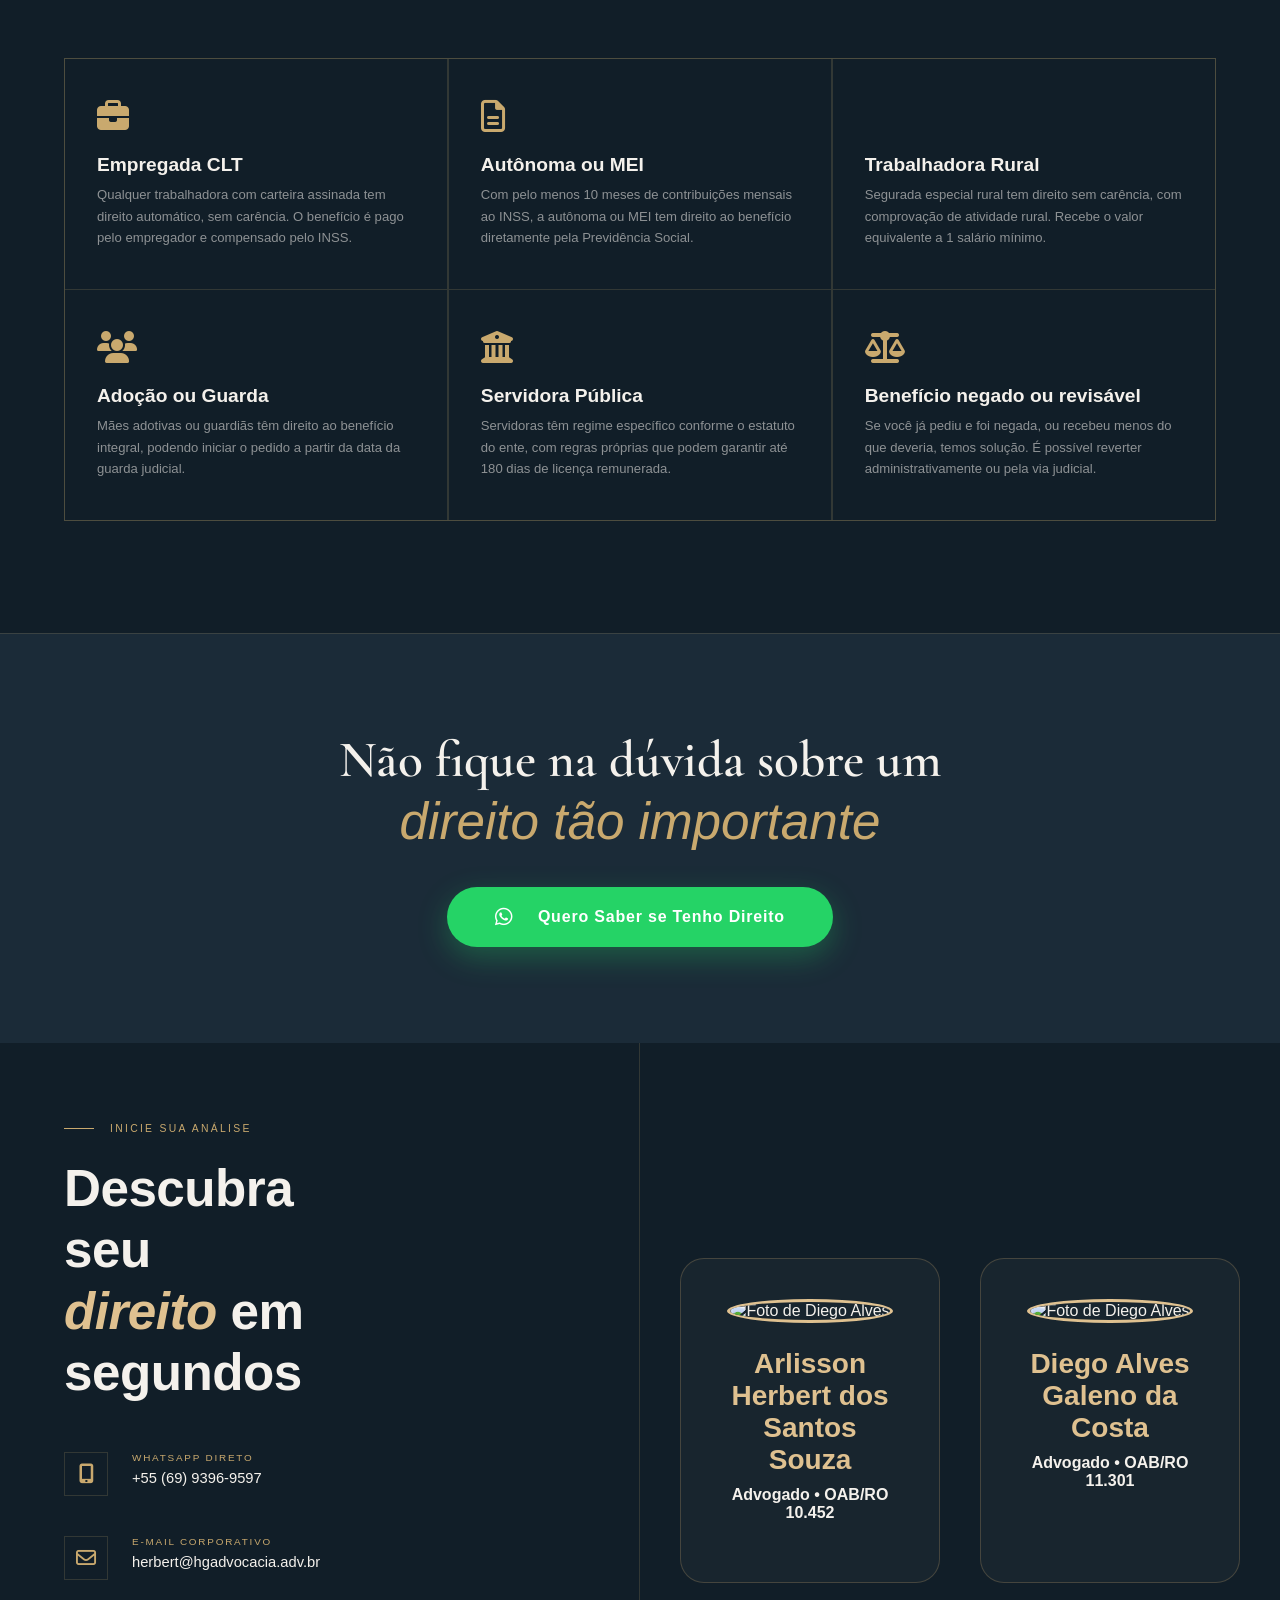
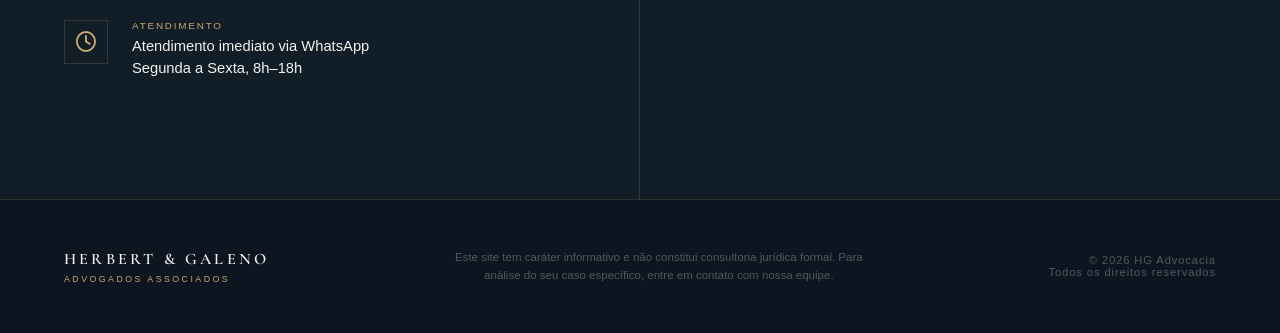
==== commit b86364f6: "Update index.html" ====
--- a/index.html
+++ b/index.html
@@ -286,6 +286,7 @@
     </div><section class="advogados-section">
 
     <div class="advogado-card">
+        <img src="ARLISSON.jpeg" alt="Foto de Diego Alves" class="foto-advogado">
         <h3>Arlisson Herbert dos Santos Souza</h3>
 
         <span class="oab">
@@ -294,6 +295,7 @@
     </div>
 
     <div class="advogado-card">
+        <img src="GALENO.PNG" alt="Foto de Diego Alves" class="foto-advogado">
         <h3>Diego Alves Galeno da Costa</h3>
 
         <span class="oab">
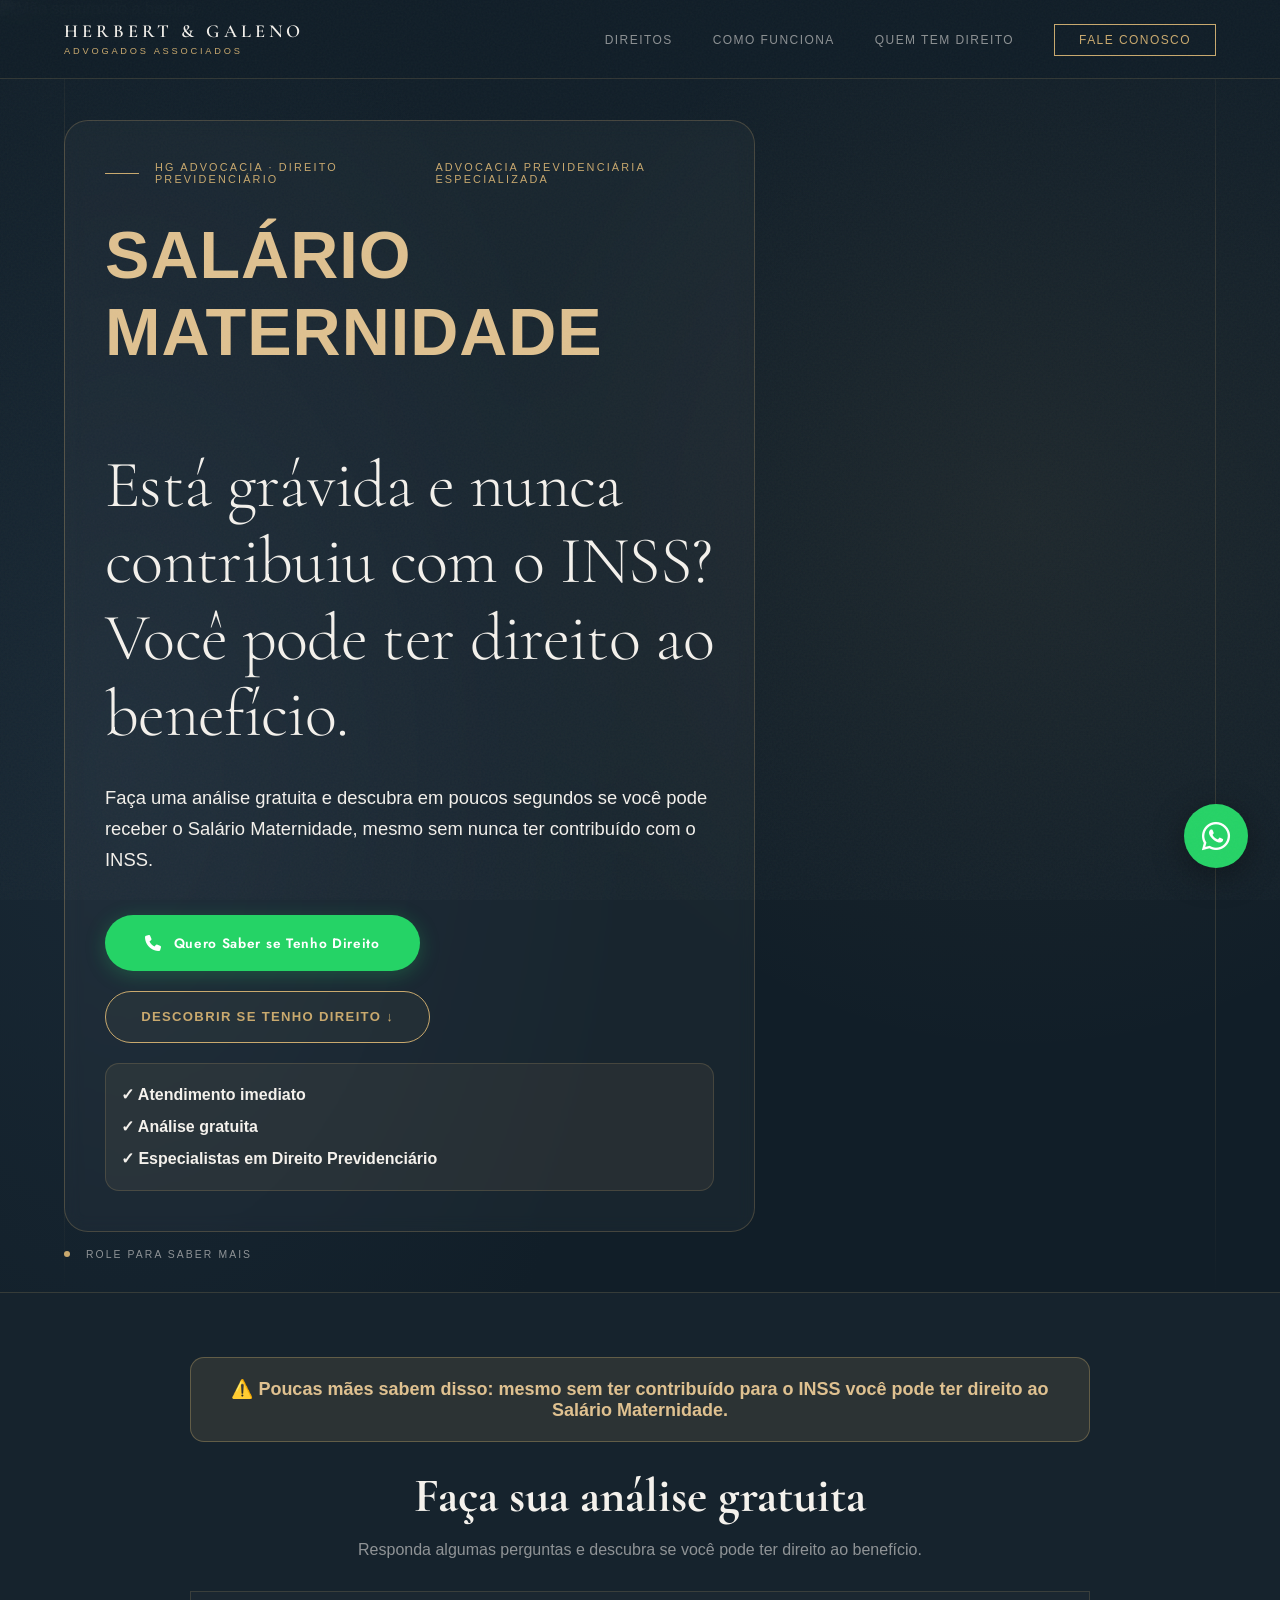
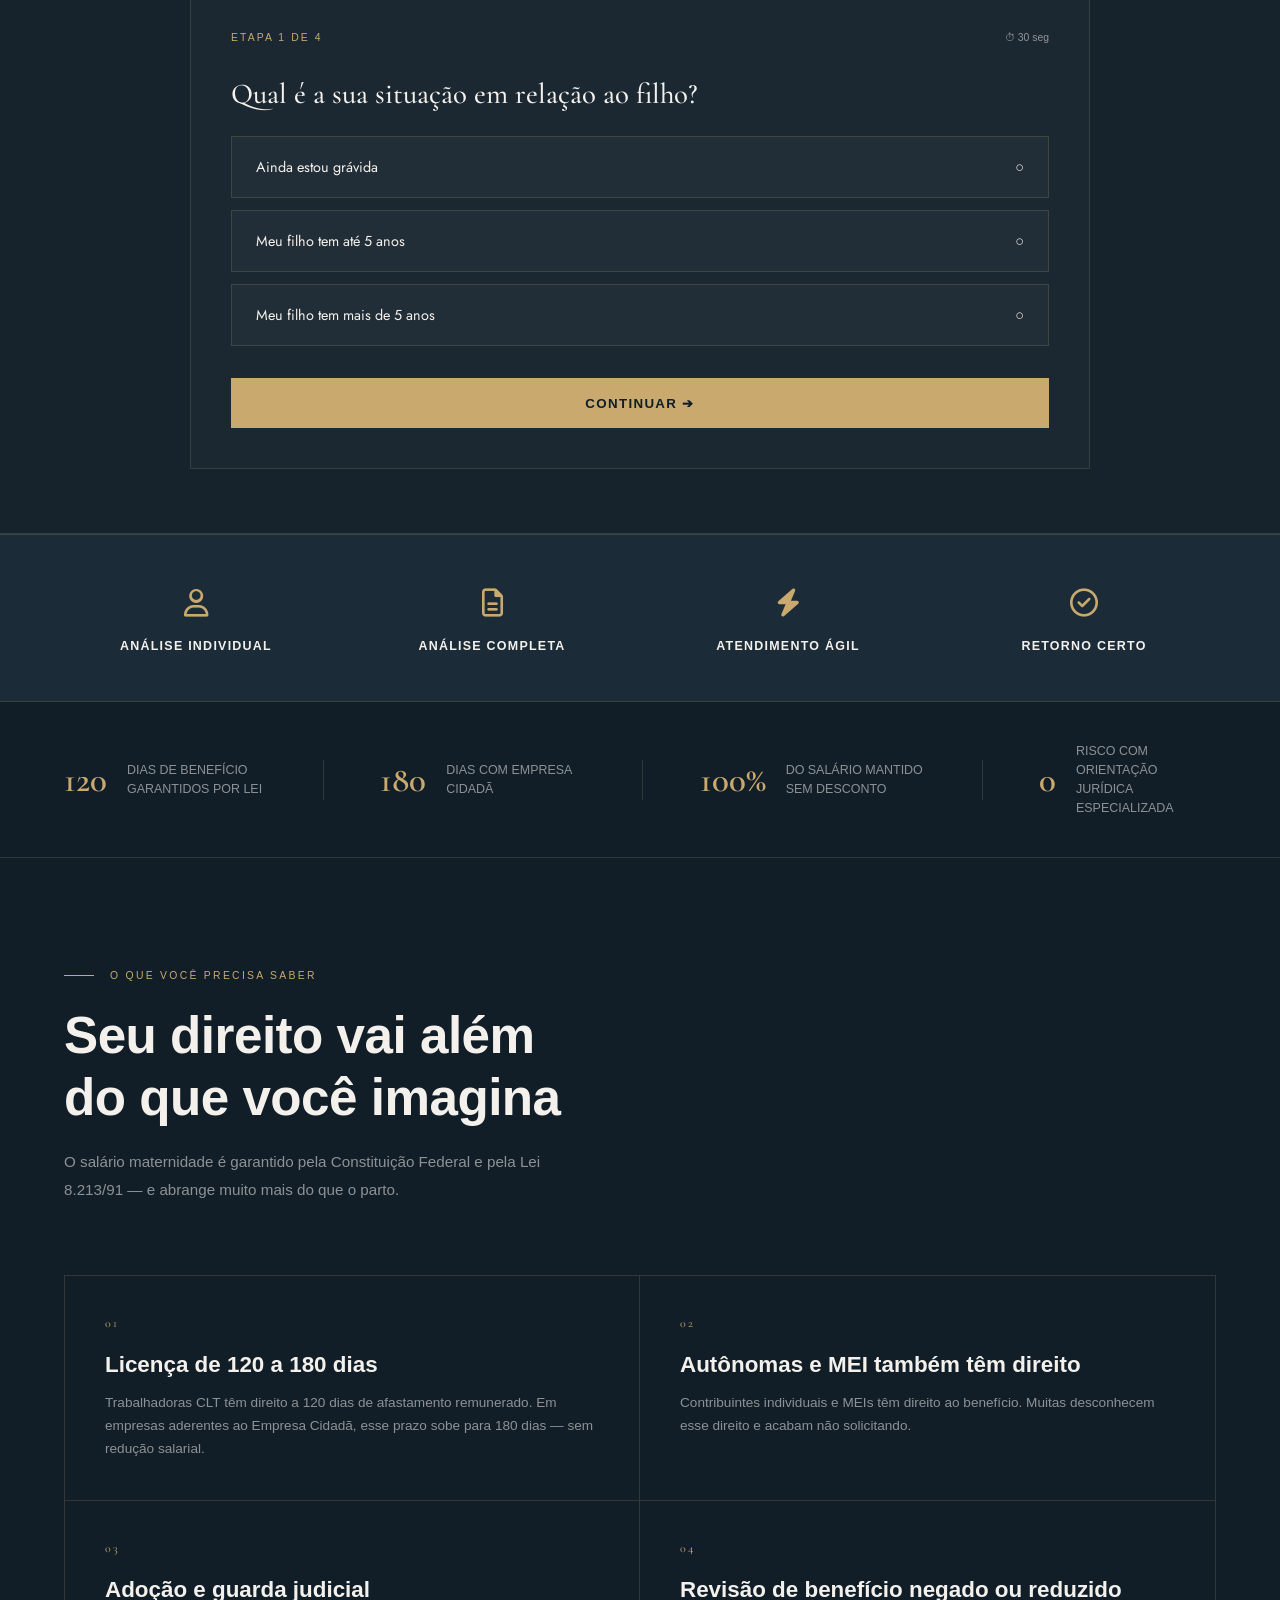
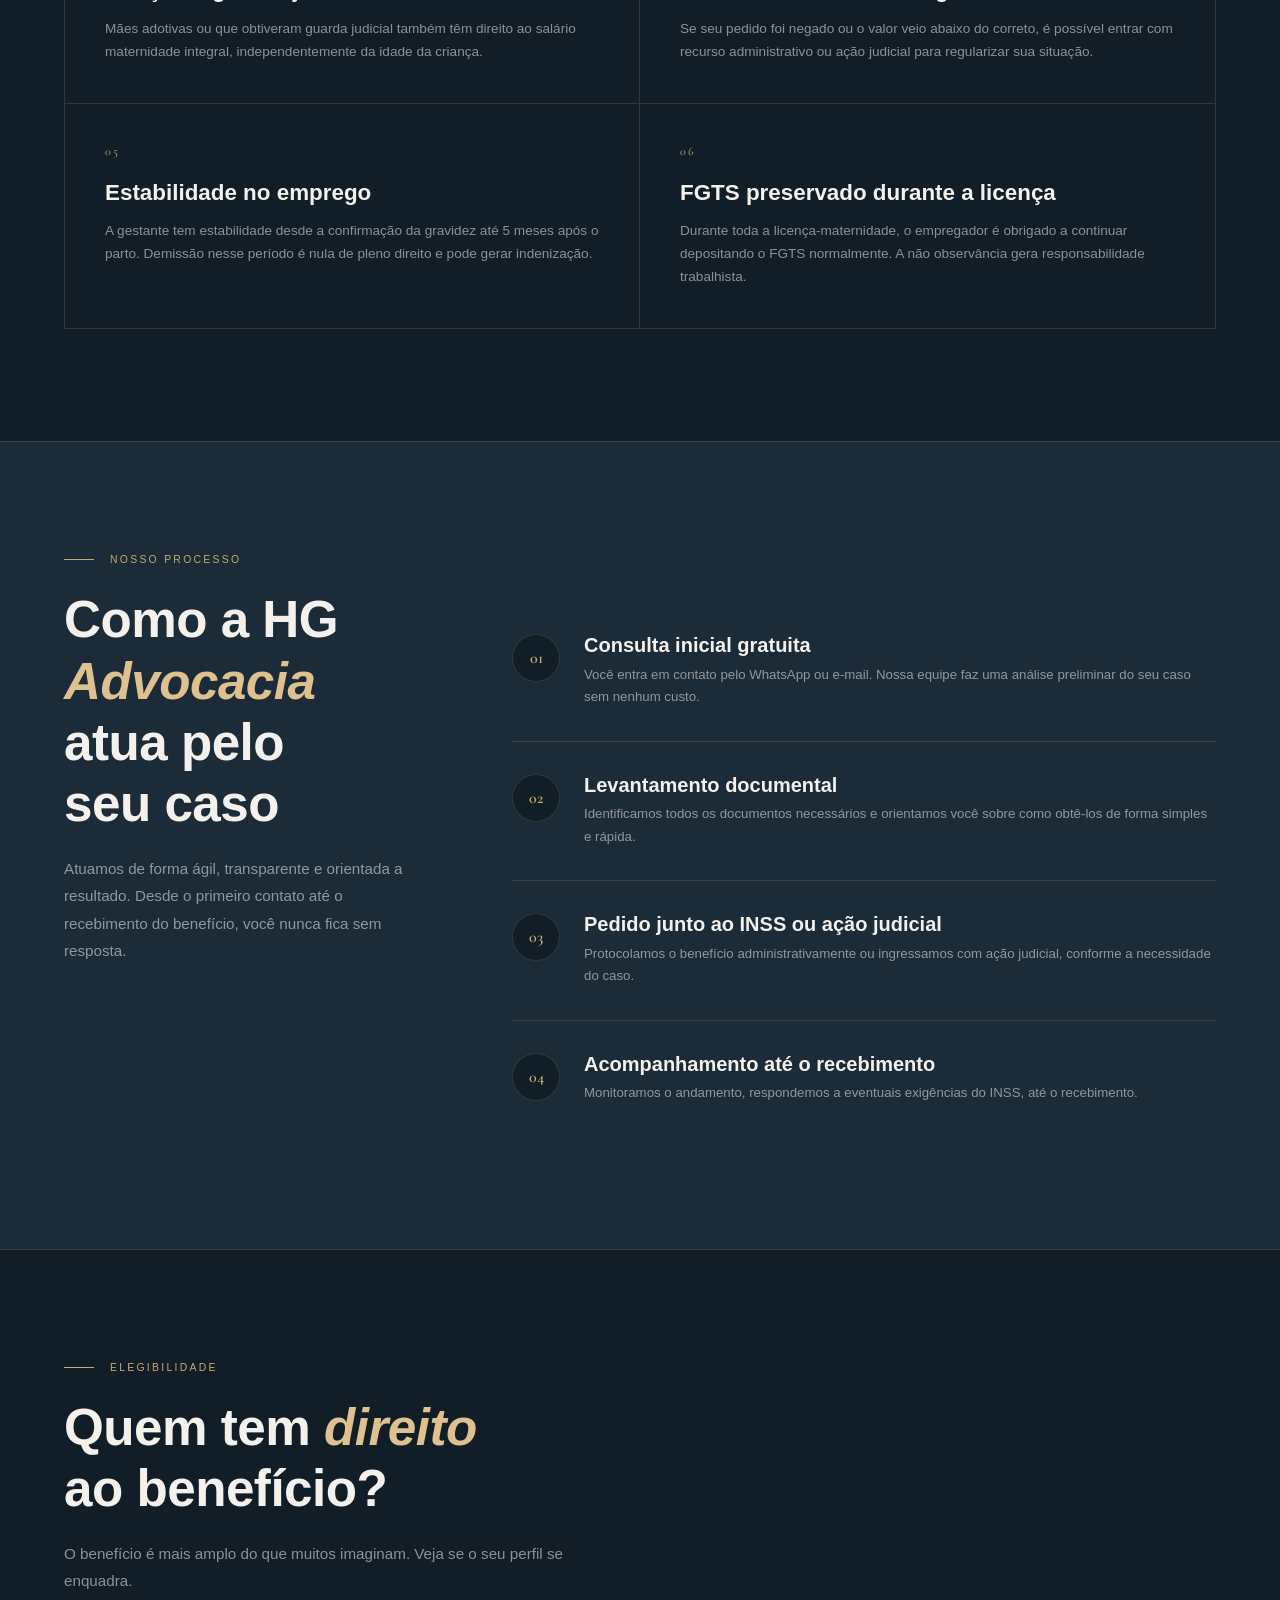
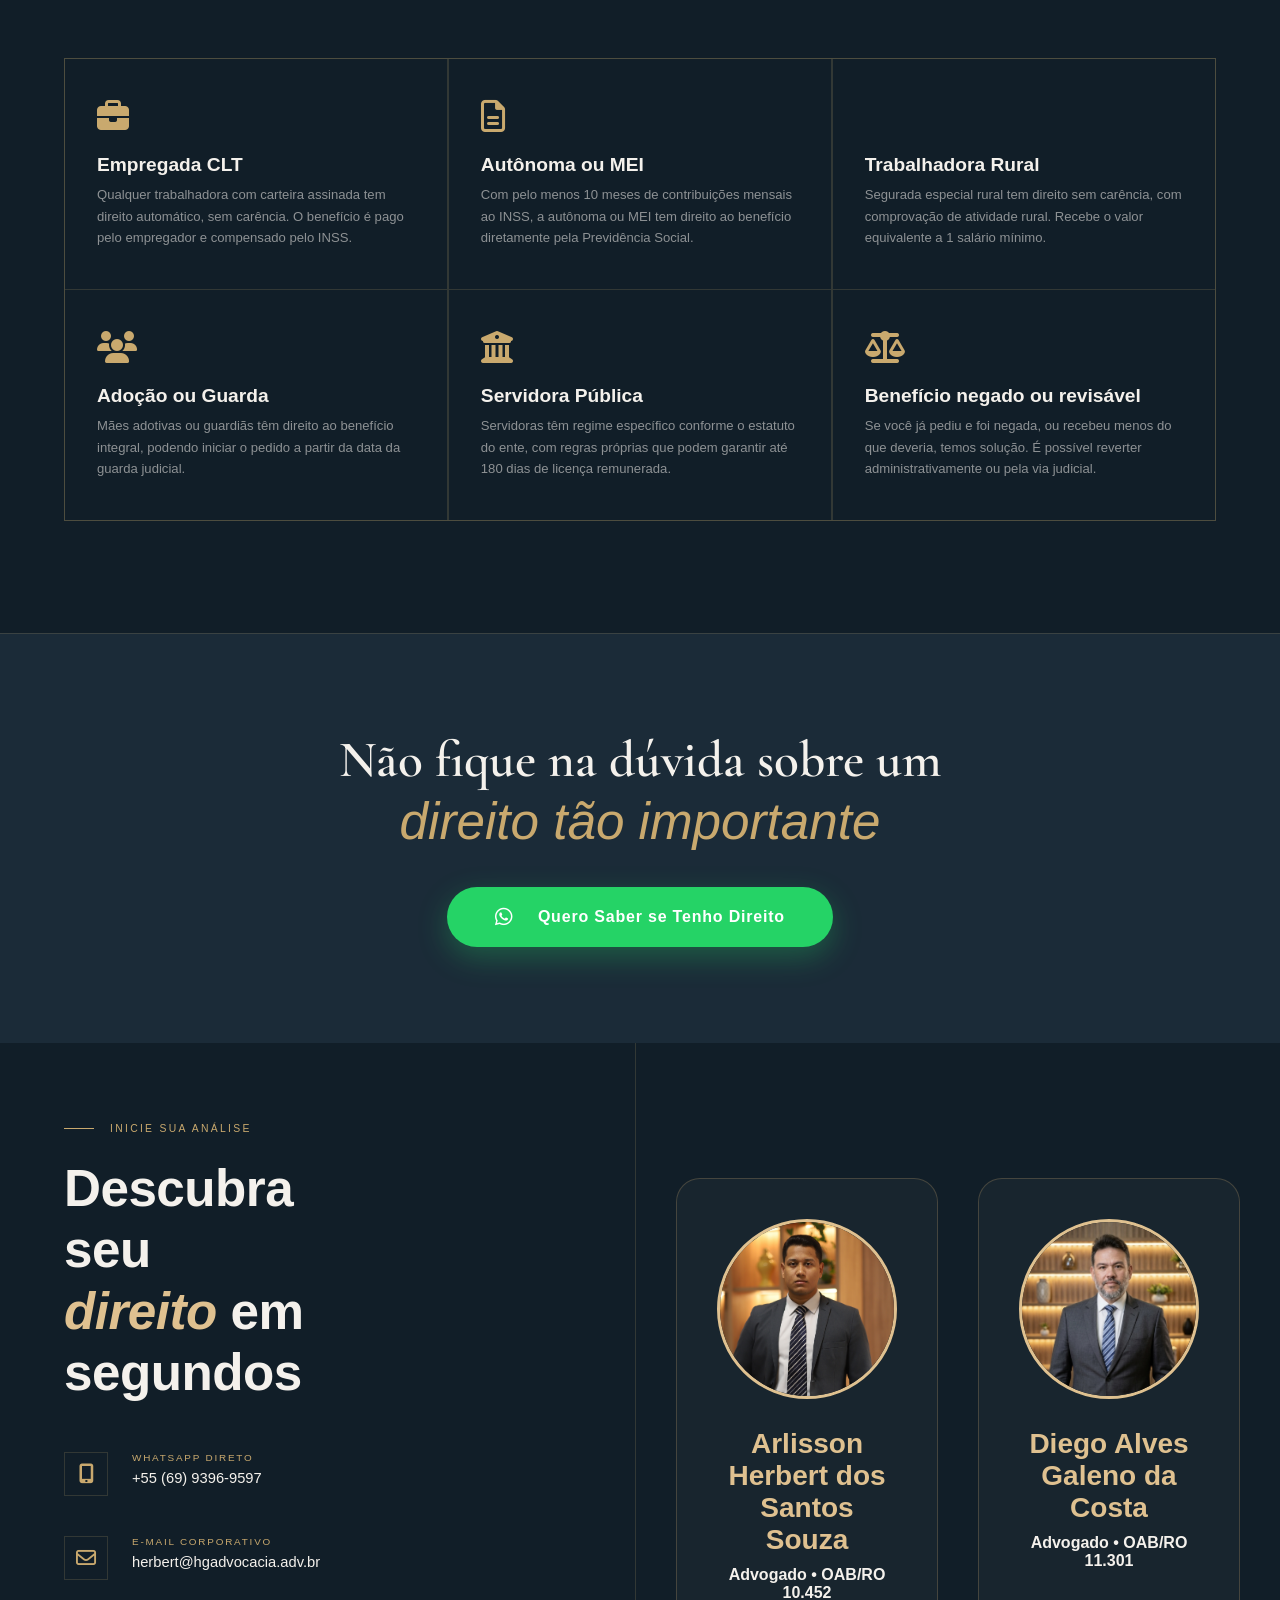
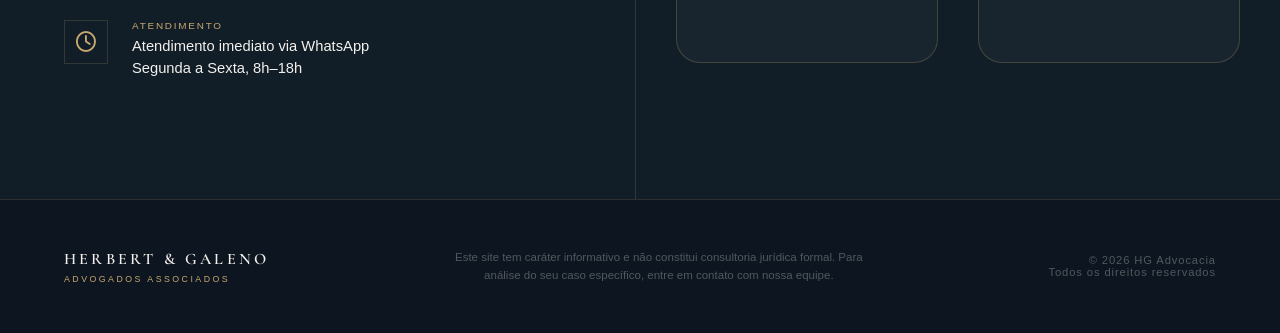
==== commit 3def8424: "Update index.html" ====
--- a/index.html
+++ b/index.html
@@ -56,7 +56,7 @@
                 <i class="fa-solid fa-phone"></i>
                 Quero Saber se Tenho Direito
             </a>
-            <a class="btn-analysis" href="#contato">Descobrir se Tenho Direito →</a>
+            <a class="btn-analysis" href="#contato">Descobrir se Tenho Direito ↓</a>
         </div><div class="hero-proof">✓ Atendimento imediato<br>✓ Análise gratuita<br>✓ Especialistas em Direito Previdenciário</div>
     </div>
     <div class="hero-scroll">
--- a/style.css
+++ b/style.css
@@ -574,6 +574,15 @@
 border-radius:24px;
 backdrop-filter:blur(8px);
 }
+          @media (max-width: 768px) {
+              .hero-inner {
+                  background: transparent;
+                  backdrop-filter: none;
+                  -webkit-backdrop-filter: none;
+                  border: none;
+                  padding: 20px; /* Opcional: reduz um pouco o espaçamento interno no celular para ganhar espaço na tela */
+              }
+          }
 .hero-desc{
 font-size:1.15rem;
 font-weight:500;
